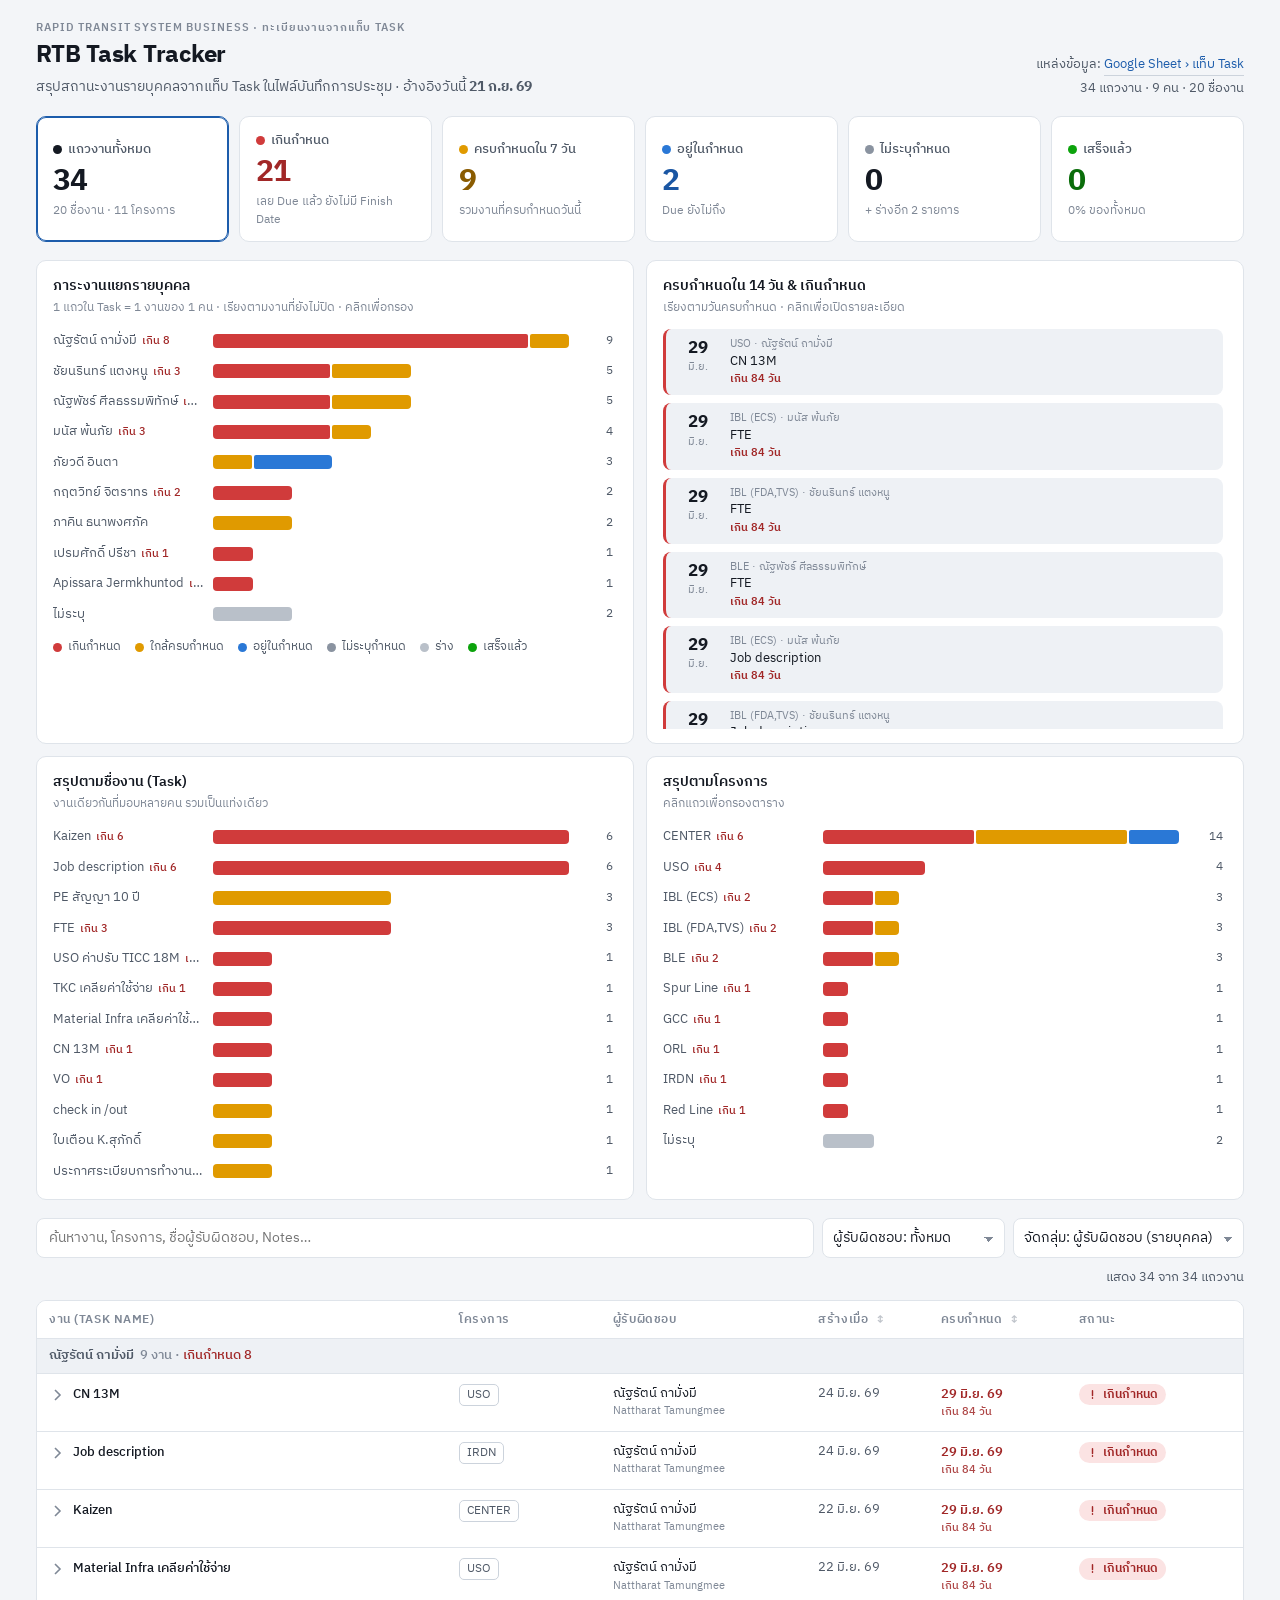
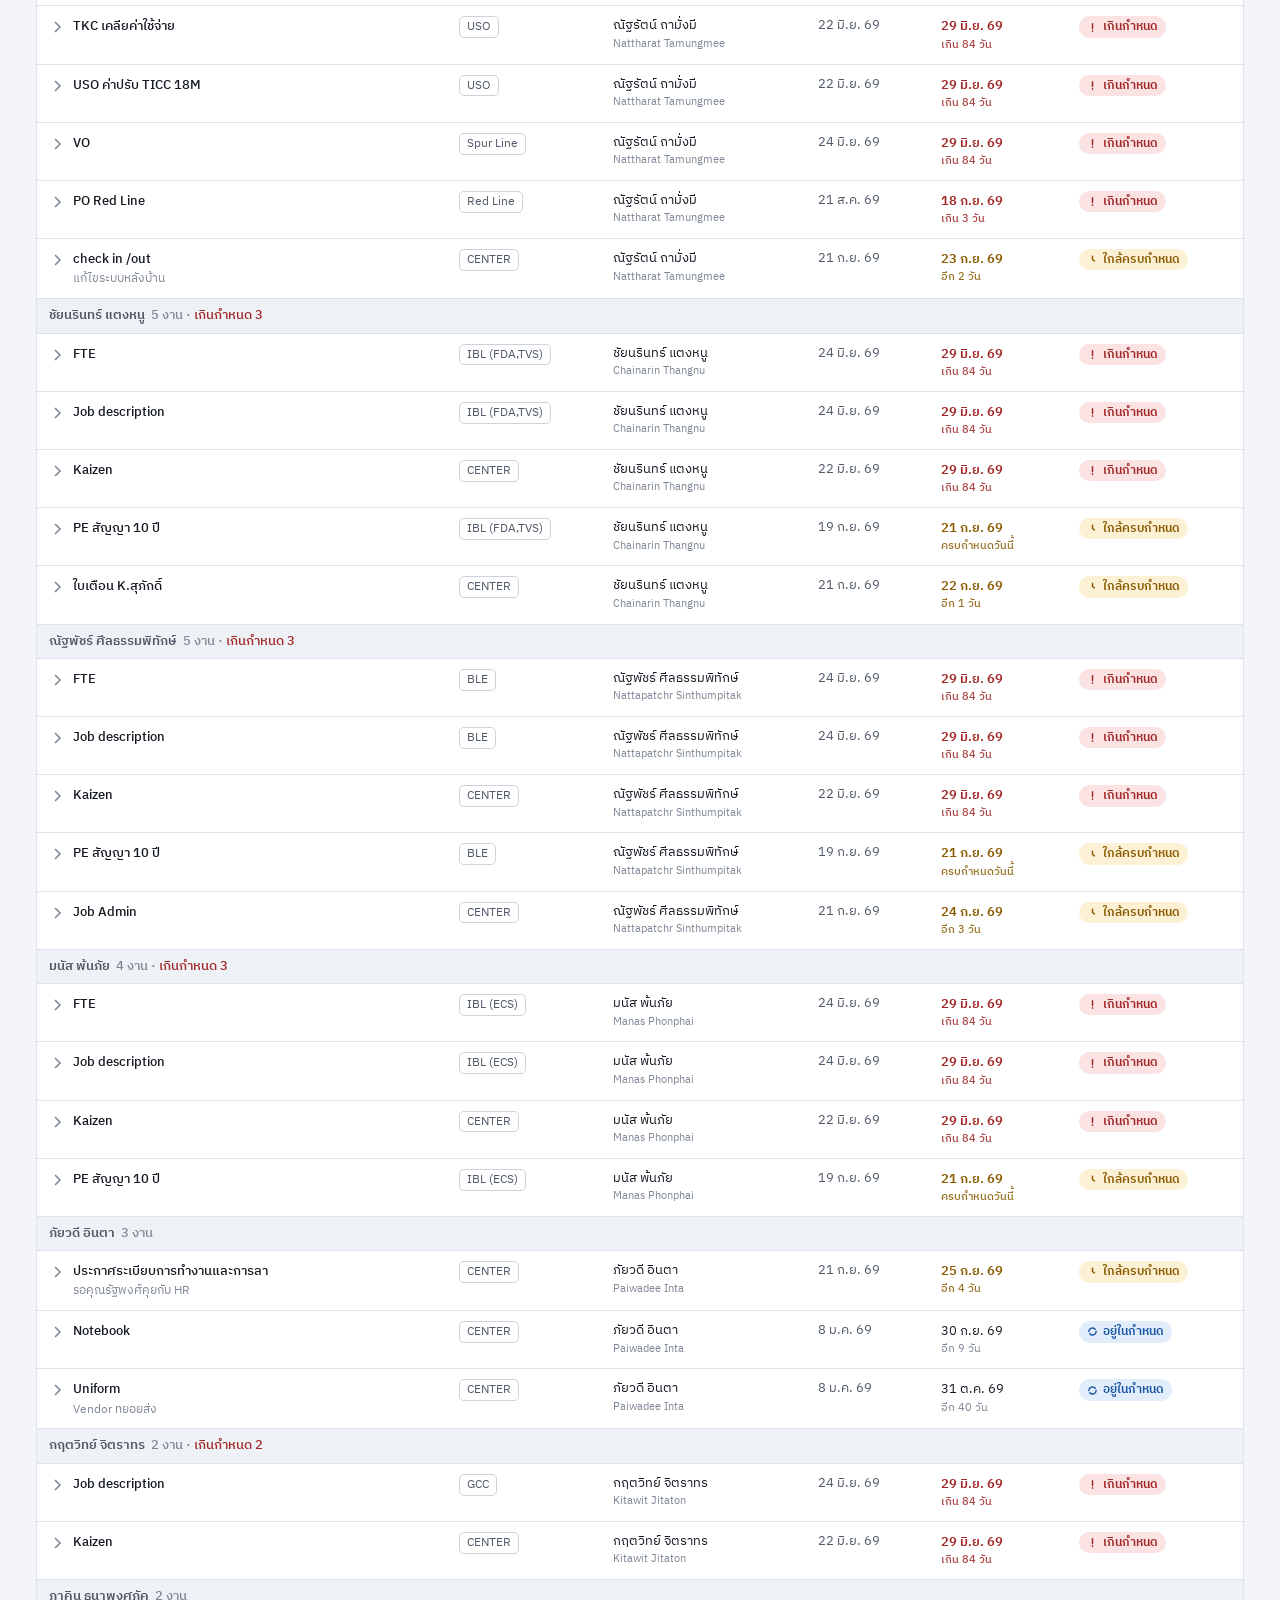
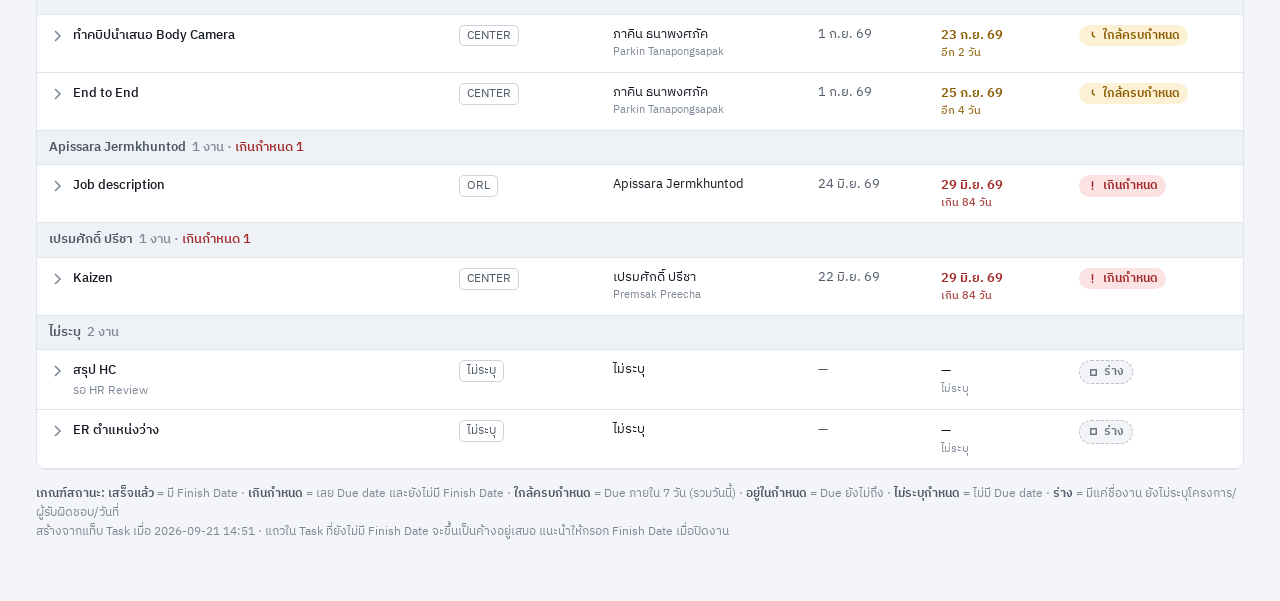
==== index.html @ d0444e1a "Add RTB Task Tracker and Action Tracker dashboards - index.html: per-person task status from the Tas" ====
<!doctype html>
<html lang="th">
<meta name="viewport" content="width=device-width,initial-scale=1">
<meta charset="utf-8">
<title>RTB Task Tracker</title>
<link rel="stylesheet" href="https://fonts.googleapis.com/css2?family=IBM+Plex+Sans+Thai:wght@400;500;600;700&display=swap">
<style>
:root{
  --page:#f3f5f8; --surface:#ffffff; --surface-2:#eef1f5; --ink:#141922; --ink-2:#4f5967; --muted:#7f8896; --line:#dfe4ea; --line-2:#ccd3dc;
  --accent:#1c5cab; --accent-soft:#e3edfa; --accent-ink:#1c5cab;
  --s-done:#0ca30c; --s-done-bg:#e3f5e3; --s-done-ink:#0a6d0a;
  --s-open:#2a78d6; --s-open-bg:#e2edfb; --s-open-ink:#1a56a3;
  --s-soon:#e09a00; --s-soon-bg:#fdf1d5; --s-soon-ink:#8a5b00;
  --s-late:#d03b3b; --s-late-bg:#fbe3e3; --s-late-ink:#a12727;
  --s-nodue:#8a93a0; --s-nodue-bg:#eceff3; --s-nodue-ink:#5a6472;
  --s-draft:#b9c0c9; --s-draft-bg:#f2f4f7; --s-draft-ink:#6c7580;
  color-scheme:light;
}
@media (prefers-color-scheme: dark){
  :root:not([data-theme="light"]){
    --page:#0e1116; --surface:#171b22; --surface-2:#1f242d; --ink:#eef1f5; --ink-2:#b6bec9; --muted:#7f8896; --line:#2a303a; --line-2:#363d49;
    --accent:#5b9bec; --accent-soft:#1a2a42; --accent-ink:#8ab8f3;
    --s-done:#2fbf2f; --s-done-bg:#12301a; --s-done-ink:#6fd66f;
    --s-open:#3987e5; --s-open-bg:#152a45; --s-open-ink:#8ab8f3;
    --s-soon:#f0b429; --s-soon-bg:#382b0c; --s-soon-ink:#f5cc6a;
    --s-late:#e35a5a; --s-late-bg:#3a1717; --s-late-ink:#f39a9a;
    --s-nodue:#7f8896; --s-nodue-bg:#242a33; --s-nodue-ink:#aeb6c0;
    --s-draft:#4a525e; --s-draft-bg:#1c2129; --s-draft-ink:#8d97a3;
    color-scheme:dark;
  }
}
:root[data-theme="dark"]{
  --page:#0e1116; --surface:#171b22; --surface-2:#1f242d; --ink:#eef1f5; --ink-2:#b6bec9; --muted:#7f8896; --line:#2a303a; --line-2:#363d49;
  --accent:#5b9bec; --accent-soft:#1a2a42; --accent-ink:#8ab8f3;
  --s-done:#2fbf2f; --s-done-bg:#12301a; --s-done-ink:#6fd66f;
  --s-open:#3987e5; --s-open-bg:#152a45; --s-open-ink:#8ab8f3;
  --s-soon:#f0b429; --s-soon-bg:#382b0c; --s-soon-ink:#f5cc6a;
  --s-late:#e35a5a; --s-late-bg:#3a1717; --s-late-ink:#f39a9a;
  --s-nodue:#7f8896; --s-nodue-bg:#242a33; --s-nodue-ink:#aeb6c0;
  --s-draft:#4a525e; --s-draft-bg:#1c2129; --s-draft-ink:#8d97a3;
  color-scheme:dark;
}
*{box-sizing:border-box}
body{margin:0;background:var(--page);color:var(--ink);font-family:"IBM Plex Sans Thai",system-ui,-apple-system,"Segoe UI",sans-serif;font-size:14px;line-height:1.55;-webkit-font-smoothing:antialiased}
.wrap{max-width:1240px;margin:0 auto;padding-block:20px 48px;padding-inline:16px}
button{font:inherit;color:inherit}
button:focus-visible,select:focus-visible,input:focus-visible,[tabindex]:focus-visible{outline:2px solid var(--accent);outline-offset:2px}
.tn{font-variant-numeric:tabular-nums}

.hdr{display:flex;flex-wrap:wrap;align-items:flex-end;justify-content:space-between;gap:12px 24px;margin-bottom:18px}
.hdr h1{margin:0;font-size:24px;font-weight:700;letter-spacing:-.01em;text-wrap:balance}
.hdr .sub{color:var(--ink-2);margin-top:2px}
.eyebrow{font-size:11px;text-transform:uppercase;letter-spacing:.08em;color:var(--muted);font-weight:600}
.hdr-right{display:flex;flex-direction:column;align-items:flex-end;gap:4px;font-size:12.5px;color:var(--ink-2);text-align:right}
.hdr-right a{color:var(--accent-ink);text-decoration:none;border-bottom:1px solid var(--line-2)}
.hdr-right a:hover{border-bottom-color:var(--accent-ink)}

.tiles{display:grid;grid-template-columns:repeat(6,minmax(0,1fr));gap:10px;margin-bottom:18px}
.tile{background:var(--surface);border:1px solid var(--line);border-radius:10px;padding:14px 16px 12px;cursor:pointer;text-align:left;transition:border-color .15s}
.tile:hover{border-color:var(--line-2)}
.tile.active{border-color:var(--accent);box-shadow:0 0 0 1px var(--accent) inset}
.tile .lbl{display:flex;align-items:center;gap:6px;font-size:12.5px;color:var(--ink-2);font-weight:500}
.tile .num{font-size:30px;font-weight:700;line-height:1.1;margin-top:6px;letter-spacing:-.02em}
.tile .hint{font-size:11.5px;color:var(--muted);margin-top:4px}
.dot{width:9px;height:9px;border-radius:50%;flex:none;display:inline-block}
.dot.done{background:var(--s-done)}.dot.open{background:var(--s-open)}.dot.soon{background:var(--s-soon)}.dot.late{background:var(--s-late)}.dot.nodue{background:var(--s-nodue)}.dot.draft{background:var(--s-draft)}.dot.all{background:var(--ink)}
.tile.done .num{color:var(--s-done-ink)}.tile.late .num{color:var(--s-late-ink)}.tile.soon .num{color:var(--s-soon-ink)}.tile.open .num{color:var(--s-open-ink)}

.grid{display:grid;grid-template-columns:1fr 1fr;gap:12px;margin-bottom:18px}
.panel{background:var(--surface);border:1px solid var(--line);border-radius:10px;padding:14px 16px;min-width:0}
.panel h2{margin:0 0 2px;font-size:14px;font-weight:600}
.panel .desc{font-size:12px;color:var(--muted);margin-bottom:12px}
.bars{display:flex;flex-direction:column;gap:7px;max-height:360px;overflow-y:auto;padding-right:4px}
.brow{display:grid;grid-template-columns:150px 1fr 34px;align-items:center;gap:10px;cursor:pointer;border-radius:6px;padding:2px 4px;margin:0 -4px}
.brow:hover{background:var(--surface-2)}
.brow.active{background:var(--accent-soft)}
.brow .bl{font-size:12.5px;color:var(--ink-2);white-space:nowrap;overflow:hidden;text-overflow:ellipsis}
.brow .bl b{color:var(--s-late-ink);font-weight:500;margin-left:5px;font-size:11px}
.brow .bt{font-size:12px;color:var(--ink-2);text-align:right;font-variant-numeric:tabular-nums}
.track{display:flex;height:14px;gap:2px}
.seg{height:100%;border-radius:2px;min-width:2px}
.seg:first-child{border-radius:4px 2px 2px 4px}.seg:last-child{border-radius:2px 4px 4px 2px}.seg:only-child{border-radius:4px}
.seg.done{background:var(--s-done)}.seg.open{background:var(--s-open)}.seg.soon{background:var(--s-soon)}.seg.late{background:var(--s-late)}.seg.nodue{background:var(--s-nodue)}.seg.draft{background:var(--s-draft)}
.legend{display:flex;flex-wrap:wrap;gap:6px 14px;margin-top:12px;font-size:12px;color:var(--ink-2)}
.legend span{display:inline-flex;align-items:center;gap:6px}

.up{display:flex;flex-direction:column;gap:8px;max-height:400px;overflow-y:auto;padding-right:4px}
.upi{display:grid;grid-template-columns:auto 1fr;gap:10px;align-items:start;padding:8px 10px;border-radius:8px;background:var(--surface-2);cursor:pointer;border-left:3px solid var(--s-nodue)}
.upi.late{border-left-color:var(--s-late)}.upi.soon{border-left-color:var(--s-soon)}
.upi:hover{filter:brightness(.98)}
.upi .d{font-size:12px;line-height:1.3;text-align:center;min-width:44px}
.upi .d b{display:block;font-size:17px;font-weight:700}
.upi .d small{color:var(--muted);font-size:10.5px}
.upi .t{font-size:12.5px;line-height:1.4}
.upi .t .p{font-size:11px;color:var(--muted);display:block}
.upi .t .w{display:block;font-size:11px;margin-top:2px;color:var(--ink-2)}
.upi .t .w.late{color:var(--s-late-ink);font-weight:600}.upi .t .w.soon{color:var(--s-soon-ink);font-weight:600}
.empty{color:var(--muted);font-size:12.5px;padding:14px 0;text-align:center}

.tool{display:flex;flex-wrap:wrap;gap:8px;align-items:center;margin-bottom:10px}
.tool input[type=search]{flex:1 1 220px;min-width:0;padding:8px 12px;border:1px solid var(--line);border-radius:8px;background:var(--surface);color:var(--ink);font:inherit}
.tool select{padding:8px 30px 8px 10px;border:1px solid var(--line);border-radius:8px;background:var(--surface);color:var(--ink);font:inherit;appearance:none;-webkit-appearance:none;background-image:linear-gradient(45deg,transparent 50%,var(--muted) 50%),linear-gradient(135deg,var(--muted) 50%,transparent 50%);background-position:calc(100% - 15px) 55%,calc(100% - 10px) 55%;background-size:5px 5px;background-repeat:no-repeat}
.chips{display:flex;flex-wrap:wrap;gap:6px;align-items:center;margin-bottom:12px}
.chip{display:inline-flex;align-items:center;gap:6px;padding:3px 9px 3px 10px;border-radius:999px;background:var(--accent-soft);color:var(--accent-ink);font-size:12px;border:none;cursor:pointer;font-weight:500}
.chip .x{font-size:14px;line-height:1;opacity:.7}
.clear{background:none;border:none;color:var(--muted);font-size:12px;cursor:pointer;text-decoration:underline;text-underline-offset:2px;padding:2px 4px}
.count{font-size:12.5px;color:var(--ink-2);margin-left:auto}

.tbl-wrap{background:var(--surface);border:1px solid var(--line);border-radius:10px;overflow:hidden}
.tbl-scroll{overflow-x:auto}
table{width:100%;border-collapse:collapse;min-width:860px}
thead th{font-size:11.5px;text-transform:uppercase;letter-spacing:.05em;color:var(--muted);font-weight:600;text-align:left;padding:10px 12px;border-bottom:1px solid var(--line);background:var(--surface);position:sticky;top:0;z-index:1;white-space:nowrap}
thead th.sort{cursor:pointer;user-select:none}
thead th.sort:hover{color:var(--ink)}
thead th .arr{opacity:.5;margin-left:3px}
tbody tr.g td{background:var(--surface-2);font-weight:600;font-size:12.5px;padding:7px 12px;color:var(--ink-2);border-bottom:1px solid var(--line)}
tbody tr.g td span{font-weight:500;color:var(--muted);margin-left:6px}
tbody tr.g td span i{font-style:normal;color:var(--s-late-ink)}
tbody tr.r td{padding:10px 12px;border-bottom:1px solid var(--line);vertical-align:top;font-size:13px}
tbody tr.r{cursor:pointer}
tbody tr.r:hover td{background:color-mix(in srgb,var(--surface-2) 55%,var(--surface))}
tbody tr.r.open-row td{border-bottom-color:transparent}
tbody tr.d td{padding:0 12px 14px 44px;border-bottom:1px solid var(--line);font-size:12.5px;color:var(--ink-2)}
.title{font-weight:500;color:var(--ink);display:flex;gap:8px;align-items:flex-start}
.title .car{flex:none;width:16px;height:16px;margin-top:3px;color:var(--muted);transition:transform .15s}
tr.open-row .car{transform:rotate(90deg)}
.title .note{display:block;font-size:11.5px;color:var(--muted);font-weight:400;margin-top:1px}
.pill{display:inline-flex;align-items:center;gap:5px;padding:2px 8px;border-radius:999px;font-size:11.5px;font-weight:600;white-space:nowrap;line-height:1.5}
.pill.done{background:var(--s-done-bg);color:var(--s-done-ink)}.pill.open{background:var(--s-open-bg);color:var(--s-open-ink)}.pill.soon{background:var(--s-soon-bg);color:var(--s-soon-ink)}.pill.late{background:var(--s-late-bg);color:var(--s-late-ink)}.pill.nodue{background:var(--s-nodue-bg);color:var(--s-nodue-ink)}.pill.draft{background:var(--s-draft-bg);color:var(--s-draft-ink);border:1px dashed var(--s-draft)}
.pill svg{width:11px;height:11px}
.proj{display:inline-block;padding:1px 7px;border:1px solid var(--line-2);border-radius:5px;font-size:11.5px;color:var(--ink-2);white-space:nowrap}
.own{font-size:12.5px;white-space:nowrap}
.own small{display:block;font-size:11px;color:var(--muted)}
.due{white-space:nowrap;font-variant-numeric:tabular-nums}
.due small{display:block;font-size:11px;color:var(--muted)}
.due.late{color:var(--s-late-ink);font-weight:600}.due.soon{color:var(--s-soon-ink);font-weight:600}
.due.late small,.due.soon small{color:inherit;font-weight:500;opacity:.85}
.dl{display:grid;grid-template-columns:repeat(auto-fit,minmax(180px,1fr));gap:6px 20px;padding-top:6px}
.dl div b{display:block;font-size:11px;text-transform:uppercase;letter-spacing:.06em;color:var(--muted);font-weight:600}
.dl a{color:var(--accent-ink);text-decoration:none}
.foot{font-size:12px;color:var(--muted);margin-top:14px;line-height:1.6}
.foot b{color:var(--ink-2);font-weight:600}

@media (max-width:980px){.tiles{grid-template-columns:repeat(3,minmax(0,1fr))}}
@media (max-width:640px){
  .tiles{grid-template-columns:repeat(2,minmax(0,1fr))}
  .grid{grid-template-columns:1fr}
  .hdr-right{align-items:flex-start;text-align:left}
  .brow{grid-template-columns:110px 1fr 30px}
  tbody tr.d td{padding-left:12px}
}
@media (prefers-reduced-motion:reduce){*{transition:none!important}}
</style>

<div class="wrap">
  <header class="hdr">
    <div>
      <div class="eyebrow">Rapid Transit System Business · ทะเบียนงานจากแท็บ Task</div>
      <h1>RTB Task Tracker</h1>
      <div class="sub">สรุปสถานะงานรายบุคคลจากแท็บ Task ในไฟล์บันทึกการประชุม · อ้างอิงวันนี้ <b id="today"></b></div>
    </div>
    <div class="hdr-right">
      <span>แหล่งข้อมูล: <a href="https://docs.google.com/spreadsheets/d/1nYQOoOtZRPfxs1iKjQckmWs_QnvS2UdS-49XUeO0Oro/edit" target="_blank" rel="noopener">Google Sheet › แท็บ Task</a></span>
      <span id="mcount"></span>
    </div>
  </header>

  <section class="tiles" id="tiles" aria-label="สรุปสถานะ"></section>

  <section class="grid">
    <div class="panel">
      <h2>ภาระงานแยกรายบุคคล</h2>
      <div class="desc">1 แถวใน Task = 1 งานของ 1 คน · เรียงตามงานที่ยังไม่ปิด · คลิกเพื่อกรอง</div>
      <div class="bars" id="ownerBars"></div>
      <div class="legend" id="legend"></div>
    </div>
    <div class="panel">
      <h2>ครบกำหนดใน 14 วัน &amp; เกินกำหนด</h2>
      <div class="desc">เรียงตามวันครบกำหนด · คลิกเพื่อเปิดรายละเอียด</div>
      <div class="up" id="upcoming"></div>
    </div>
    <div class="panel">
      <h2>สรุปตามชื่องาน (Task)</h2>
      <div class="desc">งานเดียวกันที่มอบหลายคน รวมเป็นแท่งเดียว</div>
      <div class="bars" id="taskBars"></div>
    </div>
    <div class="panel">
      <h2>สรุปตามโครงการ</h2>
      <div class="desc">คลิกแถวเพื่อกรองตาราง</div>
      <div class="bars" id="projBars"></div>
    </div>
  </section>

  <section>
    <div class="tool">
      <input type="search" id="q" placeholder="ค้นหางาน, โครงการ, ชื่อผู้รับผิดชอบ, Notes…" aria-label="ค้นหา">
      <select id="fOwner" aria-label="ผู้รับผิดชอบ"><option value="">ผู้รับผิดชอบ: ทั้งหมด</option></select>
      <select id="group" aria-label="จัดกลุ่ม">
        <option value="owner">จัดกลุ่ม: ผู้รับผิดชอบ (รายบุคคล)</option>
        <option value="task">จัดกลุ่ม: ชื่องาน</option>
        <option value="project">จัดกลุ่ม: โครงการ</option>
        <option value="status">จัดกลุ่ม: สถานะ</option>
        <option value="">ไม่จัดกลุ่ม</option>
      </select>
    </div>
    <div class="chips" id="chips"></div>
    <div class="tbl-wrap"><div class="tbl-scroll">
      <table id="tbl">
        <thead><tr>
          <th style="width:34%">งาน (Task Name)</th>
          <th>โครงการ</th>
          <th>ผู้รับผิดชอบ</th>
          <th class="sort" data-k="created">สร้างเมื่อ <span class="arr">↕</span></th>
          <th class="sort" data-k="due">ครบกำหนด <span class="arr">↕</span></th>
          <th>สถานะ</th>
        </tr></thead>
        <tbody id="tbody"></tbody>
      </table>
    </div></div>
    <p class="foot">
      <b>เกณฑ์สถานะ:</b> <b>เสร็จแล้ว</b> = มี Finish Date ·
      <b>เกินกำหนด</b> = เลย Due date และยังไม่มี Finish Date ·
      <b>ใกล้ครบกำหนด</b> = Due ภายใน 7 วัน (รวมวันนี้) ·
      <b>อยู่ในกำหนด</b> = Due ยังไม่ถึง ·
      <b>ไม่ระบุกำหนด</b> = ไม่มี Due date ·
      <b>ร่าง</b> = มีแค่ชื่องาน ยังไม่ระบุโครงการ/ผู้รับผิดชอบ/วันที่
      <br>สร้างจากแท็บ Task เมื่อ <span id="gen"></span> · แถวใน Task ที่ยังไม่มี Finish Date จะขึ้นเป็นค้างอยู่เสมอ แนะนำให้กรอก Finish Date เมื่อปิดงาน
    </p>
  </section>
</div>

<script>
const DATA = {"today": "2026-09-21", "generated": "2026-09-21 14:51", "rows": [{"task": "PE สัญญา 10 ปี", "project": "IBL (ECS)", "owner": "มนัส พ้นภัย", "ownerEn": "Manas Phonphai", "email": "", "created": "2026-09-19", "due": "2026-09-21", "finish": null, "notes": "", "draft": false}, {"task": "PE สัญญา 10 ปี", "project": "IBL (FDA,TVS)", "owner": "ชัยนรินทร์ แตงหนู", "ownerEn": "Chainarin Thangnu", "email": "", "created": "2026-09-19", "due": "2026-09-21", "finish": null, "notes": "", "draft": false}, {"task": "PE สัญญา 10 ปี", "project": "BLE", "owner": "ณัฐพัชร์ ศีลธรรมพิทักษ์", "ownerEn": "Nattapatchr Sinthumpitak", "email": "", "created": "2026-09-19", "due": "2026-09-21", "finish": null, "notes": "", "draft": false}, {"task": "Kaizen", "project": "CENTER", "owner": "กฤตวิทย์ จิตราทร", "ownerEn": "Kitawit Jitaton", "email": "", "created": "2026-06-22", "due": "2026-06-29", "finish": null, "notes": "", "draft": false}, {"task": "Kaizen", "project": "CENTER", "owner": "ณัฐรัตน์ ถามั่งมี", "ownerEn": "Nattharat Tamungmee", "email": "", "created": "2026-06-22", "due": "2026-06-29", "finish": null, "notes": "", "draft": false}, {"task": "Kaizen", "project": "CENTER", "owner": "ณัฐพัชร์ ศีลธรรมพิทักษ์", "ownerEn": "Nattapatchr Sinthumpitak", "email": "", "created": "2026-06-22", "due": "2026-06-29", "finish": null, "notes": "", "draft": false}, {"task": "Kaizen", "project": "CENTER", "owner": "มนัส พ้นภัย", "ownerEn": "Manas Phonphai", "email": "", "created": "2026-06-22", "due": "2026-06-29", "finish": null, "notes": "", "draft": false}, {"task": "Kaizen", "project": "CENTER", "owner": "ชัยนรินทร์ แตงหนู", "ownerEn": "Chainarin Thangnu", "email": "", "created": "2026-06-22", "due": "2026-06-29", "finish": null, "notes": "", "draft": false}, {"task": "Kaizen", "project": "CENTER", "owner": "เปรมศักดิ์ ปรีชา", "ownerEn": "Premsak Preecha", "email": "", "created": "2026-06-22", "due": "2026-06-29", "finish": null, "notes": "", "draft": false}, {"task": "USO ค่าปรับ TICC 18M", "project": "USO", "owner": "ณัฐรัตน์ ถามั่งมี", "ownerEn": "Nattharat Tamungmee", "email": "", "created": "2026-06-22", "due": "2026-06-29", "finish": null, "notes": "", "draft": false}, {"task": "TKC เคลียค่าใช้จ่าย", "project": "USO", "owner": "ณัฐรัตน์ ถามั่งมี", "ownerEn": "Nattharat Tamungmee", "email": "", "created": "2026-06-22", "due": "2026-06-29", "finish": null, "notes": "", "draft": false}, {"task": "Material Infra เคลียค่าใช้จ่าย", "project": "USO", "owner": "ณัฐรัตน์ ถามั่งมี", "ownerEn": "Nattharat Tamungmee", "email": "", "created": "2026-06-22", "due": "2026-06-29", "finish": null, "notes": "", "draft": false}, {"task": "CN 13M", "project": "USO", "owner": "ณัฐรัตน์ ถามั่งมี", "ownerEn": "Nattharat Tamungmee", "email": "", "created": "2026-06-24", "due": "2026-06-29", "finish": null, "notes": "", "draft": false}, {"task": "VO", "project": "Spur Line", "owner": "ณัฐรัตน์ ถามั่งมี", "ownerEn": "Nattharat Tamungmee", "email": "", "created": "2026-06-24", "due": "2026-06-29", "finish": null, "notes": "", "draft": false}, {"task": "FTE", "project": "IBL (ECS)", "owner": "มนัส พ้นภัย", "ownerEn": "Manas Phonphai", "email": "", "created": "2026-06-24", "due": "2026-06-29", "finish": null, "notes": "", "draft": false}, {"task": "FTE", "project": "IBL (FDA,TVS)", "owner": "ชัยนรินทร์ แตงหนู", "ownerEn": "Chainarin Thangnu", "email": "", "created": "2026-06-24", "due": "2026-06-29", "finish": null, "notes": "", "draft": false}, {"task": "FTE", "project": "BLE", "owner": "ณัฐพัชร์ ศีลธรรมพิทักษ์", "ownerEn": "Nattapatchr Sinthumpitak", "email": "", "created": "2026-06-24", "due": "2026-06-29", "finish": null, "notes": "", "draft": false}, {"task": "Job description", "project": "IBL (ECS)", "owner": "มนัส พ้นภัย", "ownerEn": "Manas Phonphai", "email": "", "created": "2026-06-24", "due": "2026-06-29", "finish": null, "notes": "", "draft": false}, {"task": "Job description", "project": "IBL (FDA,TVS)", "owner": "ชัยนรินทร์ แตงหนู", "ownerEn": "Chainarin Thangnu", "email": "", "created": "2026-06-24", "due": "2026-06-29", "finish": null, "notes": "", "draft": false}, {"task": "Job description", "project": "BLE", "owner": "ณัฐพัชร์ ศีลธรรมพิทักษ์", "ownerEn": "Nattapatchr Sinthumpitak", "email": "", "created": "2026-06-24", "due": "2026-06-29", "finish": null, "notes": "", "draft": false}, {"task": "Job description", "project": "GCC", "owner": "กฤตวิทย์ จิตราทร", "ownerEn": "Kitawit Jitaton", "email": "", "created": "2026-06-24", "due": "2026-06-29", "finish": null, "notes": "", "draft": false}, {"task": "Job description", "project": "ORL", "owner": "Apissara Jermkhuntod", "ownerEn": "Apissara Jermkhuntod", "email": "", "created": "2026-06-24", "due": "2026-06-29", "finish": null, "notes": "", "draft": false}, {"task": "Job description", "project": "IRDN", "owner": "ณัฐรัตน์ ถามั่งมี", "ownerEn": "Nattharat Tamungmee", "email": "", "created": "2026-06-24", "due": "2026-06-29", "finish": null, "notes": "", "draft": false}, {"task": "check in /out", "project": "CENTER", "owner": "ณัฐรัตน์ ถามั่งมี", "ownerEn": "Nattharat Tamungmee", "email": "", "created": "2026-09-21", "due": "2026-09-23", "finish": null, "notes": "แก้ไขระบบหลังบ้าน", "draft": false}, {"task": "ใบเตือน K.สุภักดิ์", "project": "CENTER", "owner": "ชัยนรินทร์ แตงหนู", "ownerEn": "Chainarin Thangnu", "email": "", "created": "2026-09-21", "due": "2026-09-22", "finish": null, "notes": "", "draft": false}, {"task": "ประกาศระเบียบการทำงานและการลา", "project": "CENTER", "owner": "ภัยวดี อินตา", "ownerEn": "Paiwadee Inta", "email": "", "created": "2026-09-21", "due": "2026-09-25", "finish": null, "notes": "รอคุณรัฐพงศ์คุยกับ HR", "draft": false}, {"task": "ER ตำแหน่งว่าง", "project": "ไม่ระบุ", "owner": "ไม่ระบุ", "ownerEn": "", "email": "", "created": null, "due": null, "finish": null, "notes": "", "draft": true}, {"task": "สรุป HC", "project": "ไม่ระบุ", "owner": "ไม่ระบุ", "ownerEn": "", "email": "", "created": null, "due": null, "finish": null, "notes": "รอ HR Review", "draft": true}, {"task": "ทำคบิปนำเสนอ Body Camera", "project": "CENTER", "owner": "ภาคิน ธนาพงศภัค", "ownerEn": "Parkin Tanapongsapak", "email": "", "created": "2026-09-01", "due": "2026-09-23", "finish": null, "notes": "", "draft": false}, {"task": "End to End", "project": "CENTER", "owner": "ภาคิน ธนาพงศภัค", "ownerEn": "Parkin Tanapongsapak", "email": "", "created": "2026-09-01", "due": "2026-09-25", "finish": null, "notes": "", "draft": false}, {"task": "Job Admin", "project": "CENTER", "owner": "ณัฐพัชร์ ศีลธรรมพิทักษ์", "ownerEn": "Nattapatchr Sinthumpitak", "email": "", "created": "2026-09-21", "due": "2026-09-24", "finish": null, "notes": "", "draft": false}, {"task": "PO Red Line", "project": "Red Line", "owner": "ณัฐรัตน์ ถามั่งมี", "ownerEn": "Nattharat Tamungmee", "email": "", "created": "2026-08-21", "due": "2026-09-18", "finish": null, "notes": "", "draft": false}, {"task": "Notebook", "project": "CENTER", "owner": "ภัยวดี อินตา", "ownerEn": "Paiwadee Inta", "email": "", "created": "2026-01-08", "due": "2026-09-30", "finish": null, "notes": "", "draft": false}, {"task": "Uniform", "project": "CENTER", "owner": "ภัยวดี อินตา", "ownerEn": "Paiwadee Inta", "email": "", "created": "2026-01-08", "due": "2026-10-31", "finish": null, "notes": "Vendor ทยอยส่ง", "draft": false}]};
const TODAY = new Date(DATA.today+'T00:00:00');
const SOON_DAYS = 7;
const TH_M = ['ม.ค.','ก.พ.','มี.ค.','เม.ย.','พ.ค.','มิ.ย.','ก.ค.','ส.ค.','ก.ย.','ต.ค.','พ.ย.','ธ.ค.'];
const STATUS = {
  late:{l:'เกินกำหนด',ico:'M6 2v5M6 9.5v.5'},
  soon:{l:'ใกล้ครบกำหนด',ico:'M6 2.5v3.5l2 1.5'},
  open:{l:'อยู่ในกำหนด',ico:'M2 6a4 4 0 0 1 7-2.5M10 6a4 4 0 0 1-7 2.5'},
  nodue:{l:'ไม่ระบุกำหนด',ico:'M3 6h6'},
  draft:{l:'ร่าง',ico:'M3 3h6v6H3z'},
  done:{l:'เสร็จแล้ว',ico:'M2 6l3 3 5-6'}
};
const ORDER = ['late','soon','open','nodue','draft','done'];
const dayDiff=(iso)=>Math.round((new Date(iso+'T00:00:00')-TODAY)/86400000);
const fmtD=(iso)=>{if(!iso)return '—';const d=new Date(iso+'T00:00:00');return `${d.getDate()} ${TH_M[d.getMonth()]} ${String(d.getFullYear()+543).slice(2)}`};

const ITEMS = DATA.rows.map((r,i)=>{
  const it={...r,id:i+1};
  it.days=it.due?dayDiff(it.due):null;
  it.age=it.created?-dayDiff(it.created):null;
  if(it.draft) it.s='draft';
  else if(it.finish) it.s='done';
  else if(it.due&&it.days<0) it.s='late';
  else if(it.due&&it.days<=SOON_DAYS) it.s='soon';
  else if(it.due) it.s='open';
  else it.s='nodue';
  return it;
});
const relDue=(it)=>{if(!it.due||it.s==='done')return '';const n=it.days;if(n<0)return `เกิน ${-n} วัน`;if(n===0)return 'ครบกำหนดวันนี้';return `อีก ${n} วัน`};

const state={status:null,project:null,task:null,owner:'',q:'',group:'owner',sort:{k:null,dir:1},open:new Set()};
try{const s=JSON.parse(localStorage.getItem('rtb-task-ui')||'{}');if(s.group!==undefined)state.group=s.group}catch(e){}
const save=()=>{try{localStorage.setItem('rtb-task-ui',JSON.stringify({group:state.group}))}catch(e){}};
const $=(s)=>document.querySelector(s);
const esc=(s)=>String(s??'').replace(/[&<>"]/g,c=>({'&':'&amp;','<':'&lt;','>':'&gt;','"':'&quot;'}[c]));
const pill=(s)=>`<span class="pill ${s}"><svg viewBox="0 0 12 12" fill="none" stroke="currentColor" stroke-width="1.6" stroke-linecap="round" stroke-linejoin="round"><path d="${STATUS[s].ico}"/></svg>${STATUS[s].l}</span>`;

$('#today').textContent=`${TODAY.getDate()} ${TH_M[TODAY.getMonth()]} ${String(TODAY.getFullYear()+543).slice(2)}`;
$('#gen').textContent=DATA.generated;
const owners=[...new Set(ITEMS.map(i=>i.owner))].sort((a,b)=>a.localeCompare(b,'th'));
$('#mcount').textContent=`${ITEMS.length} แถวงาน · ${owners.filter(o=>o!=='ไม่ระบุ').length} คน · ${new Set(ITEMS.map(i=>i.task)).size} ชื่องาน`;
owners.forEach(o=>{const op=document.createElement('option');op.value=o;op.textContent=o;$('#fOwner').appendChild(op)});
$('#group').value=state.group;

const passQ=(it)=>{const q=state.q.trim().toLowerCase();return !q||[it.task,it.project,it.owner,it.ownerEn,it.email,it.notes].join(' ').toLowerCase().includes(q)};
const filt=(skip)=>ITEMS.filter(it=>passQ(it)&&(skip==='owner'||!state.owner||it.owner===state.owner)&&(skip==='status'||!state.status||it.s===state.status)&&(skip==='project'||!state.project||it.project===state.project)&&(skip==='task'||!state.task||it.task===state.task));

function renderTiles(){
  const c=s=>ITEMS.filter(i=>i.s===s).length;
  const tiles=[
    {k:null,cls:'all',l:'แถวงานทั้งหมด',n:ITEMS.length,h:`${new Set(ITEMS.map(i=>i.task)).size} ชื่องาน · ${new Set(ITEMS.map(i=>i.project)).size} โครงการ`},
    {k:'late',cls:'late',l:'เกินกำหนด',n:c('late'),h:'เลย Due แล้ว ยังไม่มี Finish Date'},
    {k:'soon',cls:'soon',l:'ครบกำหนดใน 7 วัน',n:c('soon'),h:'รวมงานที่ครบกำหนดวันนี้'},
    {k:'open',cls:'open',l:'อยู่ในกำหนด',n:c('open'),h:'Due ยังไม่ถึง'},
    {k:'nodue',cls:'nodue',l:'ไม่ระบุกำหนด',n:c('nodue'),h:`+ ร่างอีก ${c('draft')} รายการ`},
    {k:'done',cls:'done',l:'เสร็จแล้ว',n:c('done'),h:ITEMS.length?`${Math.round(c('done')/ITEMS.length*100)}% ของทั้งหมด`:''},
  ];
  $('#tiles').innerHTML=tiles.map(t=>`<button class="tile ${t.cls} ${(t.k?state.status===t.k:!state.status)?'active':''}" data-s="${t.k??''}"><span class="lbl"><i class="dot ${t.cls}"></i>${t.l}</span><div class="num">${t.n}</div><div class="hint">${t.h}</div></button>`).join('');
  $('#tiles').querySelectorAll('.tile').forEach(b=>b.onclick=()=>{const k=b.dataset.s||null;state.status=(!k||state.status===k)?null:k;renderAll()});
}
const stack=(items)=>ORDER.map(s=>({s,n:items.filter(i=>i.s===s).length})).filter(x=>x.n);
const trackHTML=(items,max)=>`<div class="track" style="width:${items.length/max*100}%">${stack(items).map(x=>`<div class="seg ${x.s}" style="flex:${x.n}" title="${STATUS[x.s].l} ${x.n}"></div>`).join('')}</div>`;
const openCount=(g)=>g.filter(i=>i.s!=='done'&&i.s!=='draft').length;

function barPanel(el,pool,keyFn,activeKey,onPick,labelFn){
  const keys=[...new Set(pool.map(keyFn))];
  const rows=keys.map(k=>({k,items:pool.filter(i=>keyFn(i)===k)})).sort((a,b)=>openCount(b.items)-openCount(a.items)||b.items.length-a.items.length);
  const max=Math.max(1,...rows.map(x=>x.items.length));
  el.innerHTML=rows.map(x=>{const late=x.items.filter(i=>i.s==='late').length;return `<div class="brow ${activeKey===x.k?'active':''}" data-k="${esc(x.k)}" role="button" tabindex="0"><span class="bl" title="${esc(x.k)}">${esc(labelFn?labelFn(x.k):x.k)}${late?`<b>เกิน ${late}</b>`:''}</span>${trackHTML(x.items,max)}<span class="bt">${x.items.length}</span></div>`}).join('')||'<div class="empty">ไม่มีงานตามเงื่อนไข</div>';
  el.querySelectorAll('.brow').forEach(r=>{const f=()=>onPick(r.dataset.k);r.onclick=f;r.onkeydown=e=>{if(e.key==='Enter'||e.key===' '){e.preventDefault();f()}}});
}
function renderPanels(){
  barPanel($('#ownerBars'),filt('owner'),i=>i.owner,state.owner||null,k=>{state.owner=state.owner===k?'':k;$('#fOwner').value=state.owner;renderAll()});
  barPanel($('#taskBars'),filt('task'),i=>i.task,state.task,k=>{state.task=state.task===k?null:k;renderAll()});
  barPanel($('#projBars'),filt('project'),i=>i.project,state.project,k=>{state.project=state.project===k?null:k;renderAll()});
  $('#legend').innerHTML=ORDER.map(s=>`<span><i class="dot ${s}"></i>${STATUS[s].l}</span>`).join('');
}
function renderUpcoming(){
  const list=ITEMS.filter(i=>i.due&&i.s!=='done'&&i.days<=14).sort((a,b)=>a.due.localeCompare(b.due)||a.task.localeCompare(b.task,'th'));
  $('#upcoming').innerHTML=list.map(i=>{const d=new Date(i.due+'T00:00:00');return `<div class="upi ${i.s}" data-id="${i.id}" role="button" tabindex="0"><div class="d"><b>${d.getDate()}</b><small>${TH_M[d.getMonth()]}</small></div><div class="t"><span class="p">${esc(i.project)} · ${esc(i.owner)}</span>${esc(i.task)}${i.notes?` <span style="color:var(--muted)">· ${esc(i.notes)}</span>`:''}<span class="w ${i.s}">${relDue(i)}</span></div></div>`}).join('')||'<div class="empty">ไม่มีงานครบกำหนดในช่วงนี้</div>';
  $('#upcoming').querySelectorAll('.upi').forEach(r=>{const f=()=>{const id=+r.dataset.id;state.status=state.project=state.task=null;state.owner='';state.q='';$('#q').value='';$('#fOwner').value='';state.open.add(id);renderAll();const tr=document.querySelector(`tr.r[data-id="${id}"]`);tr&&tr.scrollIntoView({behavior:'smooth',block:'center'})};r.onclick=f;r.onkeydown=e=>{if(e.key==='Enter'||e.key===' '){e.preventDefault();f()}}});
}
function renderChips(){
  const chips=[];
  if(state.status)chips.push({k:'status',l:`สถานะ: ${STATUS[state.status].l}`});
  if(state.owner)chips.push({k:'owner',l:`ผู้รับผิดชอบ: ${state.owner}`});
  if(state.task)chips.push({k:'task',l:`งาน: ${state.task}`});
  if(state.project)chips.push({k:'project',l:`โครงการ: ${state.project}`});
  if(state.q.trim())chips.push({k:'q',l:`ค้นหา: “${state.q.trim()}”`});
  $('#chips').innerHTML=chips.map(c=>`<button class="chip" data-k="${c.k}">${esc(c.l)}<span class="x">×</span></button>`).join('')+(chips.length?`<button class="clear" id="clearAll">ล้างทั้งหมด</button>`:'')+`<span class="count">แสดง ${filt().length} จาก ${ITEMS.length} แถวงาน</span>`;
  $('#chips').querySelectorAll('.chip').forEach(b=>b.onclick=()=>{const k=b.dataset.k;if(k==='q'){state.q='';$('#q').value=''}else if(k==='owner'){state.owner='';$('#fOwner').value=''}else state[k]=null;renderAll()});
  const ca=$('#clearAll');if(ca)ca.onclick=()=>{state.status=state.project=state.task=null;state.owner=state.q='';$('#q').value='';$('#fOwner').value='';renderAll()};
}
function rowHTML(it){
  const dueCls=(it.s==='late'||it.s==='soon')?it.s:'';
  const dueTxt=it.s==='done'?`${fmtD(it.due)}<small>เสร็จ ${fmtD(it.finish)}</small>`:it.due?`${fmtD(it.due)}<small>${relDue(it)}</small>`:`—<small>ไม่ระบุ</small>`;
  const open=state.open.has(it.id);
  const det=`<div class="dl">
    <div><b>ผู้รับผิดชอบ</b>${esc(it.owner)}${it.ownerEn&&it.ownerEn!==it.owner?` <span style="color:var(--muted)">(${esc(it.ownerEn)})</span>`:''}</div>
    <div><b>Email</b>${it.email?`<a href="mailto:${esc(it.email)}">${esc(it.email)}</a>`:'—'}</div>
    <div><b>Created</b>${fmtD(it.created)}${it.age!=null&&it.s!=='done'?` <span style="color:var(--muted)">(เปิดมา ${it.age} วัน)</span>`:''}</div>
    <div><b>Due</b>${fmtD(it.due)}</div>
    <div><b>Finish</b>${fmtD(it.finish)}</div>
    <div style="grid-column:1/-1"><b>Notes</b>${it.notes?esc(it.notes):'<span style="color:var(--muted)">—</span>'}</div>
  </div>`;
  return `<tr class="r ${open?'open-row':''}" data-id="${it.id}" tabindex="0" aria-expanded="${open}">
    <td><div class="title"><svg class="car" viewBox="0 0 16 16" fill="none" stroke="currentColor" stroke-width="1.6"><path d="M6 3l5 5-5 5"/></svg><div>${esc(it.task)}${it.notes?`<span class="note">${esc(it.notes)}</span>`:''}</div></div></td>
    <td><span class="proj">${esc(it.project)}</span></td>
    <td><div class="own">${esc(it.owner)}${it.ownerEn&&it.ownerEn!==it.owner?`<small>${esc(it.ownerEn)}</small>`:''}</div></td>
    <td class="tn" style="white-space:nowrap;font-size:12.5px;color:var(--ink-2)">${fmtD(it.created)}</td>
    <td><div class="due ${dueCls}">${dueTxt}</div></td>
    <td>${pill(it.s)}</td>
  </tr>${open?`<tr class="d"><td colspan="6">${det}</td></tr>`:''}`;
}
function renderTable(){
  let list=filt();
  const {k,dir}=state.sort;
  list=[...list].sort((a,b)=>{
    if(k==='due')return ((a.due||'9999').localeCompare(b.due||'9999'))*dir;
    if(k==='created')return ((a.created||'9999').localeCompare(b.created||'9999'))*dir;
    return ORDER.indexOf(a.s)-ORDER.indexOf(b.s)||(a.due||'9999').localeCompare(b.due||'9999')||a.task.localeCompare(b.task,'th');
  });
  let html='';
  if(state.group){
    const keyOf=i=>state.group==='owner'?i.owner:state.group==='task'?i.task:state.group==='project'?i.project:i.s;
    const labelOf=key=>state.group==='status'?STATUS[key].l:key;
    let keys=[...new Set(list.map(keyOf))];
    if(state.group==='status')keys.sort((a,b)=>ORDER.indexOf(a)-ORDER.indexOf(b));
    else keys.sort((a,b)=>{const ga=list.filter(i=>keyOf(i)===a),gb=list.filter(i=>keyOf(i)===b);return openCount(gb)-openCount(ga)||gb.length-ga.length});
    keys.forEach(key=>{const g=list.filter(i=>keyOf(i)===key);const late=g.filter(i=>i.s==='late').length,done=g.filter(i=>i.s==='done').length;html+=`<tr class="g"><td colspan="6">${esc(labelOf(key))}<span>${g.length} งาน${late?` · <i>เกินกำหนด ${late}</i>`:''}${done?` · เสร็จ ${done}`:''}</span></td></tr>`+g.map(rowHTML).join('')});
  }else html=list.map(rowHTML).join('');
  $('#tbody').innerHTML=html||`<tr><td colspan="6"><div class="empty">ไม่พบงานตามเงื่อนไขที่เลือก</div></td></tr>`;
  $('#tbody').querySelectorAll('tr.r').forEach(tr=>{const f=()=>{const id=+tr.dataset.id;state.open.has(id)?state.open.delete(id):state.open.add(id);renderTable()};tr.onclick=f;tr.onkeydown=e=>{if(e.key==='Enter'||e.key===' '){e.preventDefault();f()}}});
  document.querySelectorAll('thead th.sort').forEach(th=>{th.querySelector('.arr').textContent=state.sort.k===th.dataset.k?(state.sort.dir>0?'↑':'↓'):'↕'});
}
function renderAll(){renderTiles();renderPanels();renderUpcoming();renderChips();renderTable()}
$('#q').addEventListener('input',e=>{state.q=e.target.value;renderAll()});
$('#fOwner').addEventListener('change',e=>{state.owner=e.target.value;renderAll()});
$('#group').addEventListener('change',e=>{state.group=e.target.value;save();renderTable()});
document.querySelectorAll('thead th.sort').forEach(th=>th.onclick=()=>{const k=th.dataset.k;if(state.sort.k===k)state.sort.dir*=-1;else{state.sort.k=k;state.sort.dir=1}renderTable()});
renderAll();
</script>

</html>
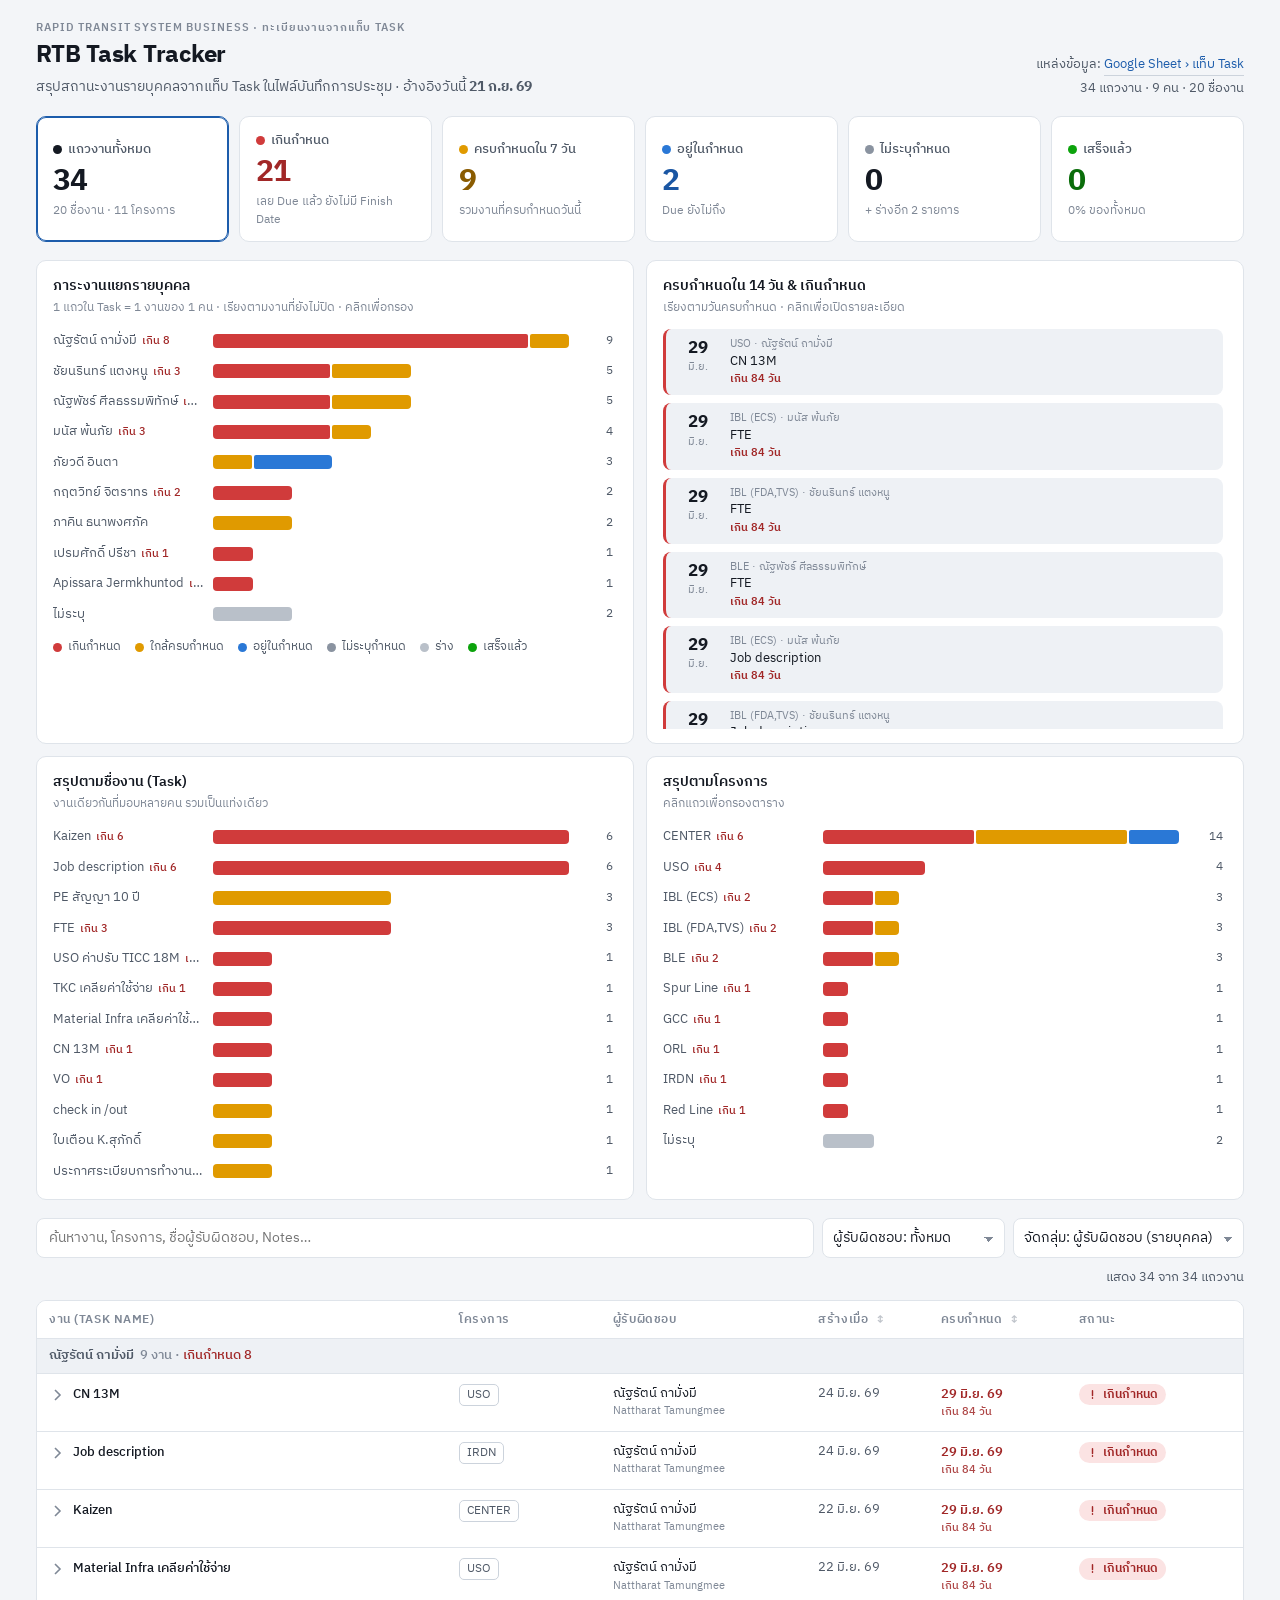
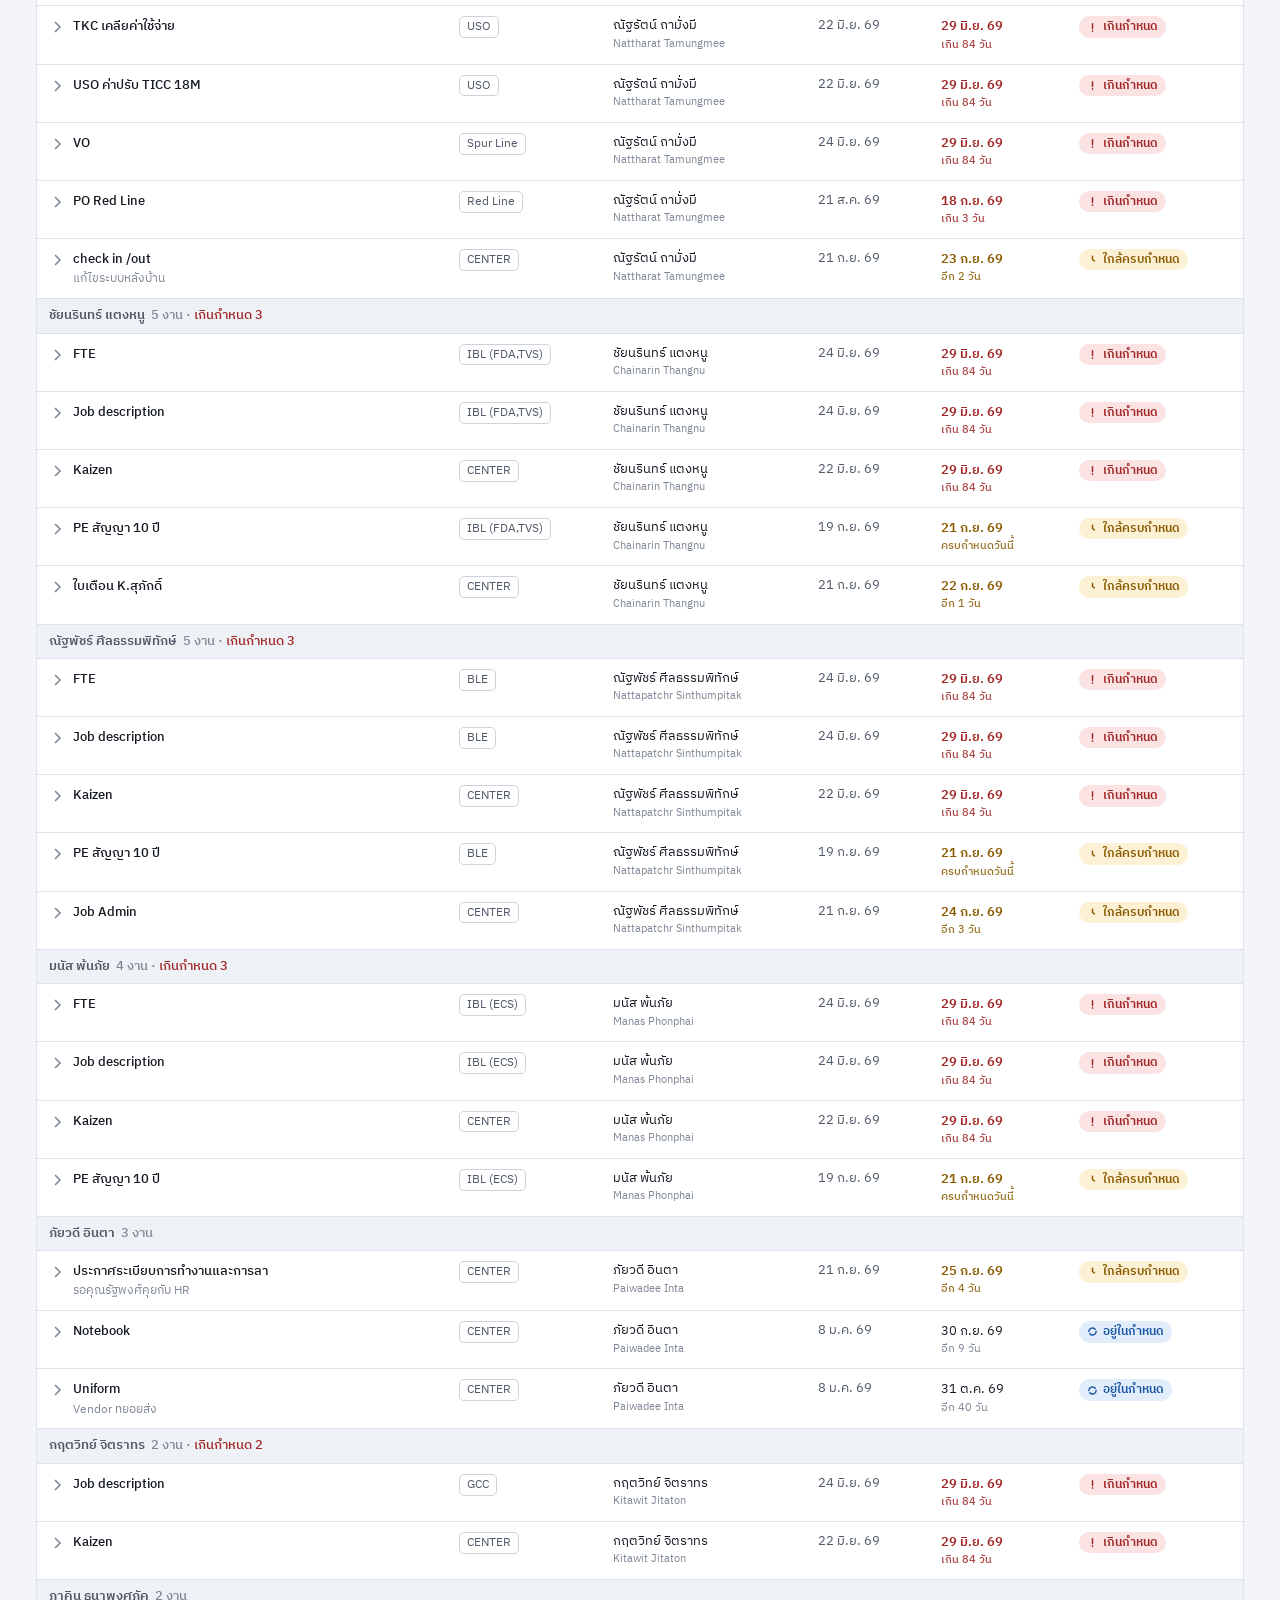
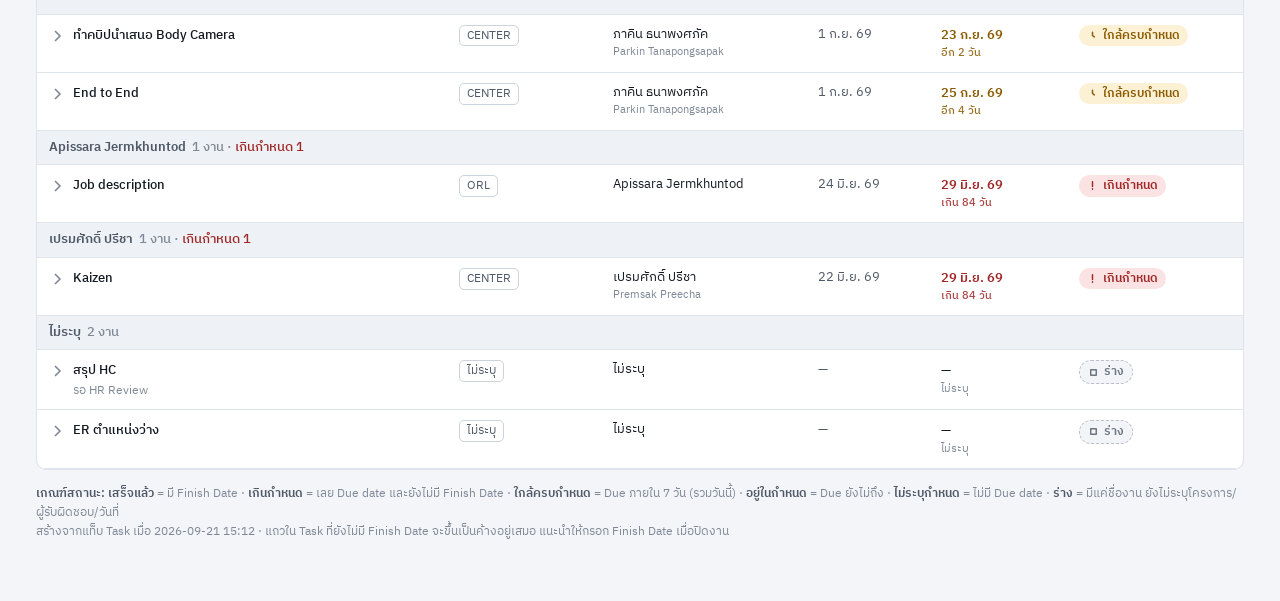
==== commit bc227d8d: "Refresh Task Tracker from sheet (2026-09-21) Co-Authored-By: Claude Fable 5.1 <noreply@anthropic.com" ====
--- a/index.html
+++ b/index.html
@@ -230,7 +230,7 @@
 </div>
 
 <script>
-const DATA = {"today": "2026-09-21", "generated": "2026-09-21 14:51", "rows": [{"task": "PE สัญญา 10 ปี", "project": "IBL (ECS)", "owner": "มนัส พ้นภัย", "ownerEn": "Manas Phonphai", "email": "", "created": "2026-09-19", "due": "2026-09-21", "finish": null, "notes": "", "draft": false}, {"task": "PE สัญญา 10 ปี", "project": "IBL (FDA,TVS)", "owner": "ชัยนรินทร์ แตงหนู", "ownerEn": "Chainarin Thangnu", "email": "", "created": "2026-09-19", "due": "2026-09-21", "finish": null, "notes": "", "draft": false}, {"task": "PE สัญญา 10 ปี", "project": "BLE", "owner": "ณัฐพัชร์ ศีลธรรมพิทักษ์", "ownerEn": "Nattapatchr Sinthumpitak", "email": "", "created": "2026-09-19", "due": "2026-09-21", "finish": null, "notes": "", "draft": false}, {"task": "Kaizen", "project": "CENTER", "owner": "กฤตวิทย์ จิตราทร", "ownerEn": "Kitawit Jitaton", "email": "", "created": "2026-06-22", "due": "2026-06-29", "finish": null, "notes": "", "draft": false}, {"task": "Kaizen", "project": "CENTER", "owner": "ณัฐรัตน์ ถามั่งมี", "ownerEn": "Nattharat Tamungmee", "email": "", "created": "2026-06-22", "due": "2026-06-29", "finish": null, "notes": "", "draft": false}, {"task": "Kaizen", "project": "CENTER", "owner": "ณัฐพัชร์ ศีลธรรมพิทักษ์", "ownerEn": "Nattapatchr Sinthumpitak", "email": "", "created": "2026-06-22", "due": "2026-06-29", "finish": null, "notes": "", "draft": false}, {"task": "Kaizen", "project": "CENTER", "owner": "มนัส พ้นภัย", "ownerEn": "Manas Phonphai", "email": "", "created": "2026-06-22", "due": "2026-06-29", "finish": null, "notes": "", "draft": false}, {"task": "Kaizen", "project": "CENTER", "owner": "ชัยนรินทร์ แตงหนู", "ownerEn": "Chainarin Thangnu", "email": "", "created": "2026-06-22", "due": "2026-06-29", "finish": null, "notes": "", "draft": false}, {"task": "Kaizen", "project": "CENTER", "owner": "เปรมศักดิ์ ปรีชา", "ownerEn": "Premsak Preecha", "email": "", "created": "2026-06-22", "due": "2026-06-29", "finish": null, "notes": "", "draft": false}, {"task": "USO ค่าปรับ TICC 18M", "project": "USO", "owner": "ณัฐรัตน์ ถามั่งมี", "ownerEn": "Nattharat Tamungmee", "email": "", "created": "2026-06-22", "due": "2026-06-29", "finish": null, "notes": "", "draft": false}, {"task": "TKC เคลียค่าใช้จ่าย", "project": "USO", "owner": "ณัฐรัตน์ ถามั่งมี", "ownerEn": "Nattharat Tamungmee", "email": "", "created": "2026-06-22", "due": "2026-06-29", "finish": null, "notes": "", "draft": false}, {"task": "Material Infra เคลียค่าใช้จ่าย", "project": "USO", "owner": "ณัฐรัตน์ ถามั่งมี", "ownerEn": "Nattharat Tamungmee", "email": "", "created": "2026-06-22", "due": "2026-06-29", "finish": null, "notes": "", "draft": false}, {"task": "CN 13M", "project": "USO", "owner": "ณัฐรัตน์ ถามั่งมี", "ownerEn": "Nattharat Tamungmee", "email": "", "created": "2026-06-24", "due": "2026-06-29", "finish": null, "notes": "", "draft": false}, {"task": "VO", "project": "Spur Line", "owner": "ณัฐรัตน์ ถามั่งมี", "ownerEn": "Nattharat Tamungmee", "email": "", "created": "2026-06-24", "due": "2026-06-29", "finish": null, "notes": "", "draft": false}, {"task": "FTE", "project": "IBL (ECS)", "owner": "มนัส พ้นภัย", "ownerEn": "Manas Phonphai", "email": "", "created": "2026-06-24", "due": "2026-06-29", "finish": null, "notes": "", "draft": false}, {"task": "FTE", "project": "IBL (FDA,TVS)", "owner": "ชัยนรินทร์ แตงหนู", "ownerEn": "Chainarin Thangnu", "email": "", "created": "2026-06-24", "due": "2026-06-29", "finish": null, "notes": "", "draft": false}, {"task": "FTE", "project": "BLE", "owner": "ณัฐพัชร์ ศีลธรรมพิทักษ์", "ownerEn": "Nattapatchr Sinthumpitak", "email": "", "created": "2026-06-24", "due": "2026-06-29", "finish": null, "notes": "", "draft": false}, {"task": "Job description", "project": "IBL (ECS)", "owner": "มนัส พ้นภัย", "ownerEn": "Manas Phonphai", "email": "", "created": "2026-06-24", "due": "2026-06-29", "finish": null, "notes": "", "draft": false}, {"task": "Job description", "project": "IBL (FDA,TVS)", "owner": "ชัยนรินทร์ แตงหนู", "ownerEn": "Chainarin Thangnu", "email": "", "created": "2026-06-24", "due": "2026-06-29", "finish": null, "notes": "", "draft": false}, {"task": "Job description", "project": "BLE", "owner": "ณัฐพัชร์ ศีลธรรมพิทักษ์", "ownerEn": "Nattapatchr Sinthumpitak", "email": "", "created": "2026-06-24", "due": "2026-06-29", "finish": null, "notes": "", "draft": false}, {"task": "Job description", "project": "GCC", "owner": "กฤตวิทย์ จิตราทร", "ownerEn": "Kitawit Jitaton", "email": "", "created": "2026-06-24", "due": "2026-06-29", "finish": null, "notes": "", "draft": false}, {"task": "Job description", "project": "ORL", "owner": "Apissara Jermkhuntod", "ownerEn": "Apissara Jermkhuntod", "email": "", "created": "2026-06-24", "due": "2026-06-29", "finish": null, "notes": "", "draft": false}, {"task": "Job description", "project": "IRDN", "owner": "ณัฐรัตน์ ถามั่งมี", "ownerEn": "Nattharat Tamungmee", "email": "", "created": "2026-06-24", "due": "2026-06-29", "finish": null, "notes": "", "draft": false}, {"task": "check in /out", "project": "CENTER", "owner": "ณัฐรัตน์ ถามั่งมี", "ownerEn": "Nattharat Tamungmee", "email": "", "created": "2026-09-21", "due": "2026-09-23", "finish": null, "notes": "แก้ไขระบบหลังบ้าน", "draft": false}, {"task": "ใบเตือน K.สุภักดิ์", "project": "CENTER", "owner": "ชัยนรินทร์ แตงหนู", "ownerEn": "Chainarin Thangnu", "email": "", "created": "2026-09-21", "due": "2026-09-22", "finish": null, "notes": "", "draft": false}, {"task": "ประกาศระเบียบการทำงานและการลา", "project": "CENTER", "owner": "ภัยวดี อินตา", "ownerEn": "Paiwadee Inta", "email": "", "created": "2026-09-21", "due": "2026-09-25", "finish": null, "notes": "รอคุณรัฐพงศ์คุยกับ HR", "draft": false}, {"task": "ER ตำแหน่งว่าง", "project": "ไม่ระบุ", "owner": "ไม่ระบุ", "ownerEn": "", "email": "", "created": null, "due": null, "finish": null, "notes": "", "draft": true}, {"task": "สรุป HC", "project": "ไม่ระบุ", "owner": "ไม่ระบุ", "ownerEn": "", "email": "", "created": null, "due": null, "finish": null, "notes": "รอ HR Review", "draft": true}, {"task": "ทำคบิปนำเสนอ Body Camera", "project": "CENTER", "owner": "ภาคิน ธนาพงศภัค", "ownerEn": "Parkin Tanapongsapak", "email": "", "created": "2026-09-01", "due": "2026-09-23", "finish": null, "notes": "", "draft": false}, {"task": "End to End", "project": "CENTER", "owner": "ภาคิน ธนาพงศภัค", "ownerEn": "Parkin Tanapongsapak", "email": "", "created": "2026-09-01", "due": "2026-09-25", "finish": null, "notes": "", "draft": false}, {"task": "Job Admin", "project": "CENTER", "owner": "ณัฐพัชร์ ศีลธรรมพิทักษ์", "ownerEn": "Nattapatchr Sinthumpitak", "email": "", "created": "2026-09-21", "due": "2026-09-24", "finish": null, "notes": "", "draft": false}, {"task": "PO Red Line", "project": "Red Line", "owner": "ณัฐรัตน์ ถามั่งมี", "ownerEn": "Nattharat Tamungmee", "email": "", "created": "2026-08-21", "due": "2026-09-18", "finish": null, "notes": "", "draft": false}, {"task": "Notebook", "project": "CENTER", "owner": "ภัยวดี อินตา", "ownerEn": "Paiwadee Inta", "email": "", "created": "2026-01-08", "due": "2026-09-30", "finish": null, "notes": "", "draft": false}, {"task": "Uniform", "project": "CENTER", "owner": "ภัยวดี อินตา", "ownerEn": "Paiwadee Inta", "email": "", "created": "2026-01-08", "due": "2026-10-31", "finish": null, "notes": "Vendor ทยอยส่ง", "draft": false}]};
+const DATA = {"today": "2026-09-21", "generated": "2026-09-21 15:12", "rows": [{"task": "PE สัญญา 10 ปี", "project": "IBL (ECS)", "owner": "มนัส พ้นภัย", "ownerEn": "Manas Phonphai", "email": "", "created": "2026-09-19", "due": "2026-09-21", "finish": null, "notes": "", "draft": false}, {"task": "PE สัญญา 10 ปี", "project": "IBL (FDA,TVS)", "owner": "ชัยนรินทร์ แตงหนู", "ownerEn": "Chainarin Thangnu", "email": "", "created": "2026-09-19", "due": "2026-09-21", "finish": null, "notes": "", "draft": false}, {"task": "PE สัญญา 10 ปี", "project": "BLE", "owner": "ณัฐพัชร์ ศีลธรรมพิทักษ์", "ownerEn": "Nattapatchr Sinthumpitak", "email": "", "created": "2026-09-19", "due": "2026-09-21", "finish": null, "notes": "", "draft": false}, {"task": "Kaizen", "project": "CENTER", "owner": "กฤตวิทย์ จิตราทร", "ownerEn": "Kitawit Jitaton", "email": "", "created": "2026-06-22", "due": "2026-06-29", "finish": null, "notes": "", "draft": false}, {"task": "Kaizen", "project": "CENTER", "owner": "ณัฐรัตน์ ถามั่งมี", "ownerEn": "Nattharat Tamungmee", "email": "", "created": "2026-06-22", "due": "2026-06-29", "finish": null, "notes": "", "draft": false}, {"task": "Kaizen", "project": "CENTER", "owner": "ณัฐพัชร์ ศีลธรรมพิทักษ์", "ownerEn": "Nattapatchr Sinthumpitak", "email": "", "created": "2026-06-22", "due": "2026-06-29", "finish": null, "notes": "", "draft": false}, {"task": "Kaizen", "project": "CENTER", "owner": "มนัส พ้นภัย", "ownerEn": "Manas Phonphai", "email": "", "created": "2026-06-22", "due": "2026-06-29", "finish": null, "notes": "", "draft": false}, {"task": "Kaizen", "project": "CENTER", "owner": "ชัยนรินทร์ แตงหนู", "ownerEn": "Chainarin Thangnu", "email": "", "created": "2026-06-22", "due": "2026-06-29", "finish": null, "notes": "", "draft": false}, {"task": "Kaizen", "project": "CENTER", "owner": "เปรมศักดิ์ ปรีชา", "ownerEn": "Premsak Preecha", "email": "", "created": "2026-06-22", "due": "2026-06-29", "finish": null, "notes": "", "draft": false}, {"task": "USO ค่าปรับ TICC 18M", "project": "USO", "owner": "ณัฐรัตน์ ถามั่งมี", "ownerEn": "Nattharat Tamungmee", "email": "", "created": "2026-06-22", "due": "2026-06-29", "finish": null, "notes": "", "draft": false}, {"task": "TKC เคลียค่าใช้จ่าย", "project": "USO", "owner": "ณัฐรัตน์ ถามั่งมี", "ownerEn": "Nattharat Tamungmee", "email": "", "created": "2026-06-22", "due": "2026-06-29", "finish": null, "notes": "", "draft": false}, {"task": "Material Infra เคลียค่าใช้จ่าย", "project": "USO", "owner": "ณัฐรัตน์ ถามั่งมี", "ownerEn": "Nattharat Tamungmee", "email": "", "created": "2026-06-22", "due": "2026-06-29", "finish": null, "notes": "", "draft": false}, {"task": "CN 13M", "project": "USO", "owner": "ณัฐรัตน์ ถามั่งมี", "ownerEn": "Nattharat Tamungmee", "email": "", "created": "2026-06-24", "due": "2026-06-29", "finish": null, "notes": "", "draft": false}, {"task": "VO", "project": "Spur Line", "owner": "ณัฐรัตน์ ถามั่งมี", "ownerEn": "Nattharat Tamungmee", "email": "", "created": "2026-06-24", "due": "2026-06-29", "finish": null, "notes": "", "draft": false}, {"task": "FTE", "project": "IBL (ECS)", "owner": "มนัส พ้นภัย", "ownerEn": "Manas Phonphai", "email": "", "created": "2026-06-24", "due": "2026-06-29", "finish": null, "notes": "", "draft": false}, {"task": "FTE", "project": "IBL (FDA,TVS)", "owner": "ชัยนรินทร์ แตงหนู", "ownerEn": "Chainarin Thangnu", "email": "", "created": "2026-06-24", "due": "2026-06-29", "finish": null, "notes": "", "draft": false}, {"task": "FTE", "project": "BLE", "owner": "ณัฐพัชร์ ศีลธรรมพิทักษ์", "ownerEn": "Nattapatchr Sinthumpitak", "email": "", "created": "2026-06-24", "due": "2026-06-29", "finish": null, "notes": "", "draft": false}, {"task": "Job description", "project": "IBL (ECS)", "owner": "มนัส พ้นภัย", "ownerEn": "Manas Phonphai", "email": "", "created": "2026-06-24", "due": "2026-06-29", "finish": null, "notes": "", "draft": false}, {"task": "Job description", "project": "IBL (FDA,TVS)", "owner": "ชัยนรินทร์ แตงหนู", "ownerEn": "Chainarin Thangnu", "email": "", "created": "2026-06-24", "due": "2026-06-29", "finish": null, "notes": "", "draft": false}, {"task": "Job description", "project": "BLE", "owner": "ณัฐพัชร์ ศีลธรรมพิทักษ์", "ownerEn": "Nattapatchr Sinthumpitak", "email": "", "created": "2026-06-24", "due": "2026-06-29", "finish": null, "notes": "", "draft": false}, {"task": "Job description", "project": "GCC", "owner": "กฤตวิทย์ จิตราทร", "ownerEn": "Kitawit Jitaton", "email": "", "created": "2026-06-24", "due": "2026-06-29", "finish": null, "notes": "", "draft": false}, {"task": "Job description", "project": "ORL", "owner": "Apissara Jermkhuntod", "ownerEn": "Apissara Jermkhuntod", "email": "", "created": "2026-06-24", "due": "2026-06-29", "finish": null, "notes": "", "draft": false}, {"task": "Job description", "project": "IRDN", "owner": "ณัฐรัตน์ ถามั่งมี", "ownerEn": "Nattharat Tamungmee", "email": "", "created": "2026-06-24", "due": "2026-06-29", "finish": null, "notes": "", "draft": false}, {"task": "check in /out", "project": "CENTER", "owner": "ณัฐรัตน์ ถามั่งมี", "ownerEn": "Nattharat Tamungmee", "email": "", "created": "2026-09-21", "due": "2026-09-23", "finish": null, "notes": "แก้ไขระบบหลังบ้าน", "draft": false}, {"task": "ใบเตือน K.สุภักดิ์", "project": "CENTER", "owner": "ชัยนรินทร์ แตงหนู", "ownerEn": "Chainarin Thangnu", "email": "", "created": "2026-09-21", "due": "2026-09-22", "finish": null, "notes": "", "draft": false}, {"task": "ประกาศระเบียบการทำงานและการลา", "project": "CENTER", "owner": "ภัยวดี อินตา", "ownerEn": "Paiwadee Inta", "email": "", "created": "2026-09-21", "due": "2026-09-25", "finish": null, "notes": "รอคุณรัฐพงศ์คุยกับ HR", "draft": false}, {"task": "ER ตำแหน่งว่าง", "project": "ไม่ระบุ", "owner": "ไม่ระบุ", "ownerEn": "", "email": "", "created": null, "due": null, "finish": null, "notes": "", "draft": true}, {"task": "สรุป HC", "project": "ไม่ระบุ", "owner": "ไม่ระบุ", "ownerEn": "", "email": "", "created": null, "due": null, "finish": null, "notes": "รอ HR Review", "draft": true}, {"task": "ทำคบิปนำเสนอ Body Camera", "project": "CENTER", "owner": "ภาคิน ธนาพงศภัค", "ownerEn": "Parkin Tanapongsapak", "email": "", "created": "2026-09-01", "due": "2026-09-23", "finish": null, "notes": "", "draft": false}, {"task": "End to End", "project": "CENTER", "owner": "ภาคิน ธนาพงศภัค", "ownerEn": "Parkin Tanapongsapak", "email": "", "created": "2026-09-01", "due": "2026-09-25", "finish": null, "notes": "", "draft": false}, {"task": "Job Admin", "project": "CENTER", "owner": "ณัฐพัชร์ ศีลธรรมพิทักษ์", "ownerEn": "Nattapatchr Sinthumpitak", "email": "", "created": "2026-09-21", "due": "2026-09-24", "finish": null, "notes": "", "draft": false}, {"task": "PO Red Line", "project": "Red Line", "owner": "ณัฐรัตน์ ถามั่งมี", "ownerEn": "Nattharat Tamungmee", "email": "", "created": "2026-08-21", "due": "2026-09-18", "finish": null, "notes": "", "draft": false}, {"task": "Notebook", "project": "CENTER", "owner": "ภัยวดี อินตา", "ownerEn": "Paiwadee Inta", "email": "", "created": "2026-01-08", "due": "2026-09-30", "finish": null, "notes": "", "draft": false}, {"task": "Uniform", "project": "CENTER", "owner": "ภัยวดี อินตา", "ownerEn": "Paiwadee Inta", "email": "", "created": "2026-01-08", "due": "2026-10-31", "finish": null, "notes": "Vendor ทยอยส่ง", "draft": false}]};
 const TODAY = new Date(DATA.today+'T00:00:00');
 const SOON_DAYS = 7;
 const TH_M = ['ม.ค.','ก.พ.','มี.ค.','เม.ย.','พ.ค.','มิ.ย.','ก.ค.','ส.ค.','ก.ย.','ต.ค.','พ.ย.','ธ.ค.'];
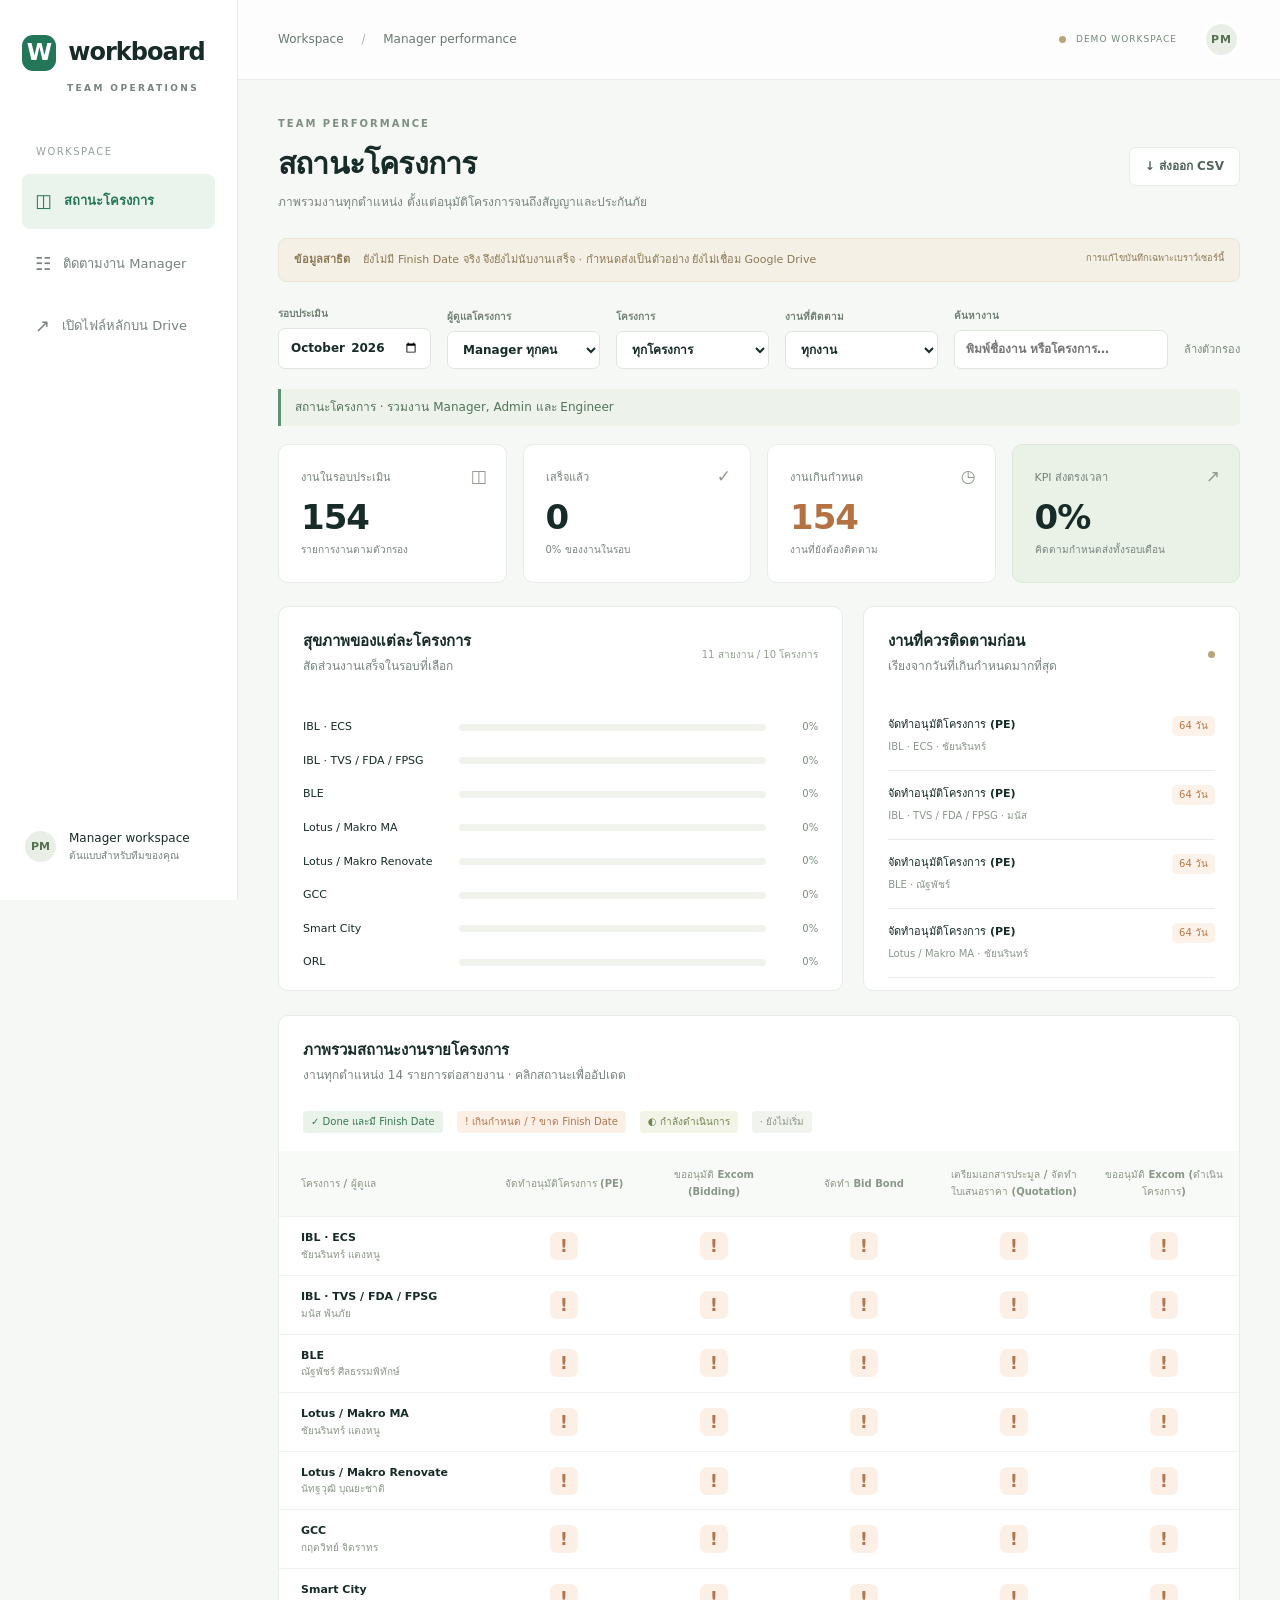
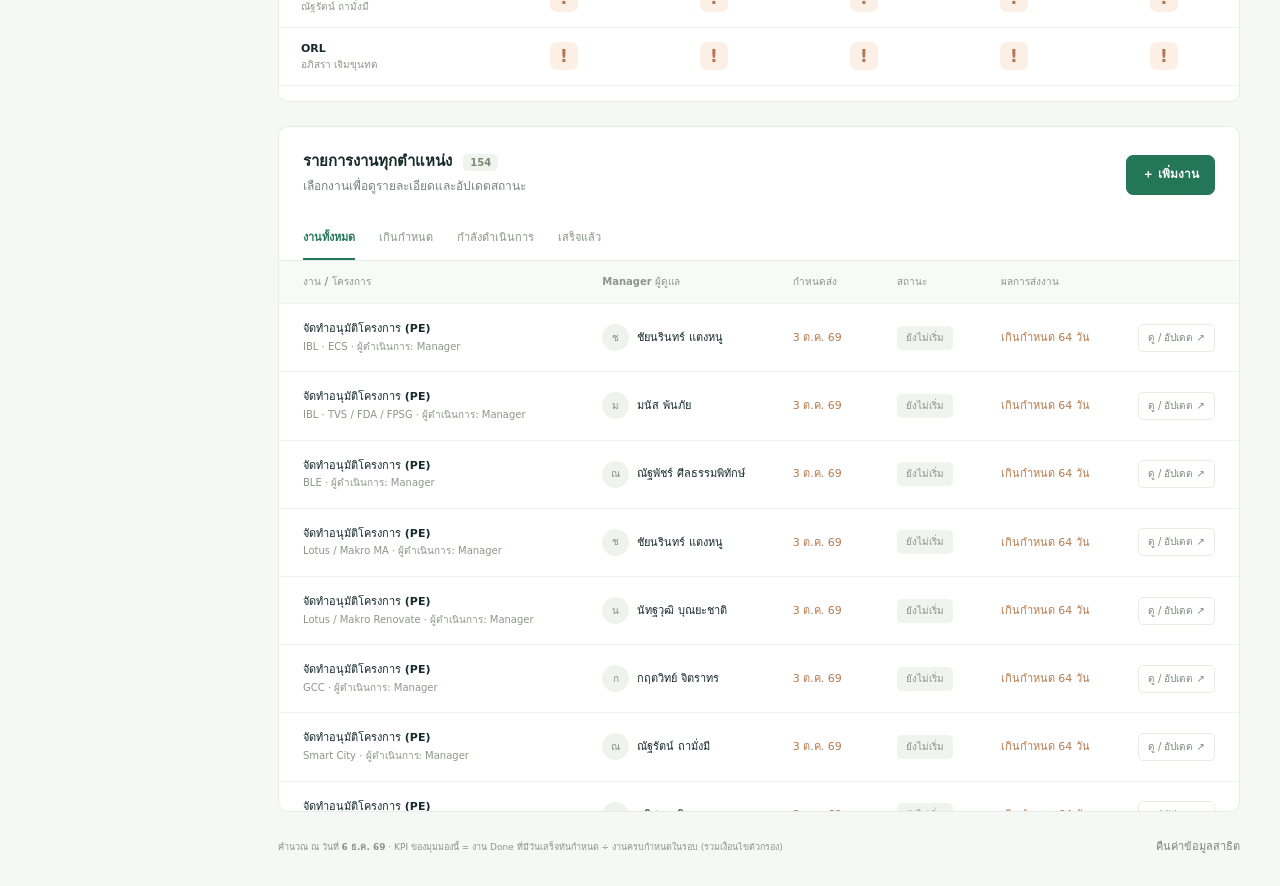
==== commit d6aaef50: "Publish latest dashboard at homepage with separate Manager view and Finish Date checks" ====
--- a/index.html
+++ b/index.html
@@ -1,376 +1,13 @@
 <!doctype html>
-<html lang="th">
-<meta name="viewport" content="width=device-width,initial-scale=1">
-<meta charset="utf-8">
-<title>RTB Task Tracker</title>
-<link rel="stylesheet" href="https://fonts.googleapis.com/css2?family=IBM+Plex+Sans+Thai:wght@400;500;600;700&display=swap">
-<style>
-:root{
-  --page:#f3f5f8; --surface:#ffffff; --surface-2:#eef1f5; --ink:#141922; --ink-2:#4f5967; --muted:#7f8896; --line:#dfe4ea; --line-2:#ccd3dc;
-  --accent:#1c5cab; --accent-soft:#e3edfa; --accent-ink:#1c5cab;
-  --s-done:#0ca30c; --s-done-bg:#e3f5e3; --s-done-ink:#0a6d0a;
-  --s-open:#2a78d6; --s-open-bg:#e2edfb; --s-open-ink:#1a56a3;
-  --s-soon:#e09a00; --s-soon-bg:#fdf1d5; --s-soon-ink:#8a5b00;
-  --s-late:#d03b3b; --s-late-bg:#fbe3e3; --s-late-ink:#a12727;
-  --s-nodue:#8a93a0; --s-nodue-bg:#eceff3; --s-nodue-ink:#5a6472;
-  --s-draft:#b9c0c9; --s-draft-bg:#f2f4f7; --s-draft-ink:#6c7580;
-  color-scheme:light;
-}
-@media (prefers-color-scheme: dark){
-  :root:not([data-theme="light"]){
-    --page:#0e1116; --surface:#171b22; --surface-2:#1f242d; --ink:#eef1f5; --ink-2:#b6bec9; --muted:#7f8896; --line:#2a303a; --line-2:#363d49;
-    --accent:#5b9bec; --accent-soft:#1a2a42; --accent-ink:#8ab8f3;
-    --s-done:#2fbf2f; --s-done-bg:#12301a; --s-done-ink:#6fd66f;
-    --s-open:#3987e5; --s-open-bg:#152a45; --s-open-ink:#8ab8f3;
-    --s-soon:#f0b429; --s-soon-bg:#382b0c; --s-soon-ink:#f5cc6a;
-    --s-late:#e35a5a; --s-late-bg:#3a1717; --s-late-ink:#f39a9a;
-    --s-nodue:#7f8896; --s-nodue-bg:#242a33; --s-nodue-ink:#aeb6c0;
-    --s-draft:#4a525e; --s-draft-bg:#1c2129; --s-draft-ink:#8d97a3;
-    color-scheme:dark;
-  }
-}
-:root[data-theme="dark"]{
-  --page:#0e1116; --surface:#171b22; --surface-2:#1f242d; --ink:#eef1f5; --ink-2:#b6bec9; --muted:#7f8896; --line:#2a303a; --line-2:#363d49;
-  --accent:#5b9bec; --accent-soft:#1a2a42; --accent-ink:#8ab8f3;
-  --s-done:#2fbf2f; --s-done-bg:#12301a; --s-done-ink:#6fd66f;
-  --s-open:#3987e5; --s-open-bg:#152a45; --s-open-ink:#8ab8f3;
-  --s-soon:#f0b429; --s-soon-bg:#382b0c; --s-soon-ink:#f5cc6a;
-  --s-late:#e35a5a; --s-late-bg:#3a1717; --s-late-ink:#f39a9a;
-  --s-nodue:#7f8896; --s-nodue-bg:#242a33; --s-nodue-ink:#aeb6c0;
-  --s-draft:#4a525e; --s-draft-bg:#1c2129; --s-draft-ink:#8d97a3;
-  color-scheme:dark;
-}
-*{box-sizing:border-box}
-body{margin:0;background:var(--page);color:var(--ink);font-family:"IBM Plex Sans Thai",system-ui,-apple-system,"Segoe UI",sans-serif;font-size:14px;line-height:1.55;-webkit-font-smoothing:antialiased}
-.wrap{max-width:1240px;margin:0 auto;padding-block:20px 48px;padding-inline:16px}
-button{font:inherit;color:inherit}
-button:focus-visible,select:focus-visible,input:focus-visible,[tabindex]:focus-visible{outline:2px solid var(--accent);outline-offset:2px}
-.tn{font-variant-numeric:tabular-nums}
-
-.hdr{display:flex;flex-wrap:wrap;align-items:flex-end;justify-content:space-between;gap:12px 24px;margin-bottom:18px}
-.hdr h1{margin:0;font-size:24px;font-weight:700;letter-spacing:-.01em;text-wrap:balance}
-.hdr .sub{color:var(--ink-2);margin-top:2px}
-.eyebrow{font-size:11px;text-transform:uppercase;letter-spacing:.08em;color:var(--muted);font-weight:600}
-.hdr-right{display:flex;flex-direction:column;align-items:flex-end;gap:4px;font-size:12.5px;color:var(--ink-2);text-align:right}
-.hdr-right a{color:var(--accent-ink);text-decoration:none;border-bottom:1px solid var(--line-2)}
-.hdr-right a:hover{border-bottom-color:var(--accent-ink)}
-
-.tiles{display:grid;grid-template-columns:repeat(6,minmax(0,1fr));gap:10px;margin-bottom:18px}
-.tile{background:var(--surface);border:1px solid var(--line);border-radius:10px;padding:14px 16px 12px;cursor:pointer;text-align:left;transition:border-color .15s}
-.tile:hover{border-color:var(--line-2)}
-.tile.active{border-color:var(--accent);box-shadow:0 0 0 1px var(--accent) inset}
-.tile .lbl{display:flex;align-items:center;gap:6px;font-size:12.5px;color:var(--ink-2);font-weight:500}
-.tile .num{font-size:30px;font-weight:700;line-height:1.1;margin-top:6px;letter-spacing:-.02em}
-.tile .hint{font-size:11.5px;color:var(--muted);margin-top:4px}
-.dot{width:9px;height:9px;border-radius:50%;flex:none;display:inline-block}
-.dot.done{background:var(--s-done)}.dot.open{background:var(--s-open)}.dot.soon{background:var(--s-soon)}.dot.late{background:var(--s-late)}.dot.nodue{background:var(--s-nodue)}.dot.draft{background:var(--s-draft)}.dot.all{background:var(--ink)}
-.tile.done .num{color:var(--s-done-ink)}.tile.late .num{color:var(--s-late-ink)}.tile.soon .num{color:var(--s-soon-ink)}.tile.open .num{color:var(--s-open-ink)}
-
-.grid{display:grid;grid-template-columns:1fr 1fr;gap:12px;margin-bottom:18px}
-.panel{background:var(--surface);border:1px solid var(--line);border-radius:10px;padding:14px 16px;min-width:0}
-.panel h2{margin:0 0 2px;font-size:14px;font-weight:600}
-.panel .desc{font-size:12px;color:var(--muted);margin-bottom:12px}
-.bars{display:flex;flex-direction:column;gap:7px;max-height:360px;overflow-y:auto;padding-right:4px}
-.brow{display:grid;grid-template-columns:150px 1fr 34px;align-items:center;gap:10px;cursor:pointer;border-radius:6px;padding:2px 4px;margin:0 -4px}
-.brow:hover{background:var(--surface-2)}
-.brow.active{background:var(--accent-soft)}
-.brow .bl{font-size:12.5px;color:var(--ink-2);white-space:nowrap;overflow:hidden;text-overflow:ellipsis}
-.brow .bl b{color:var(--s-late-ink);font-weight:500;margin-left:5px;font-size:11px}
-.brow .bt{font-size:12px;color:var(--ink-2);text-align:right;font-variant-numeric:tabular-nums}
-.track{display:flex;height:14px;gap:2px}
-.seg{height:100%;border-radius:2px;min-width:2px}
-.seg:first-child{border-radius:4px 2px 2px 4px}.seg:last-child{border-radius:2px 4px 4px 2px}.seg:only-child{border-radius:4px}
-.seg.done{background:var(--s-done)}.seg.open{background:var(--s-open)}.seg.soon{background:var(--s-soon)}.seg.late{background:var(--s-late)}.seg.nodue{background:var(--s-nodue)}.seg.draft{background:var(--s-draft)}
-.legend{display:flex;flex-wrap:wrap;gap:6px 14px;margin-top:12px;font-size:12px;color:var(--ink-2)}
-.legend span{display:inline-flex;align-items:center;gap:6px}
-
-.up{display:flex;flex-direction:column;gap:8px;max-height:400px;overflow-y:auto;padding-right:4px}
-.upi{display:grid;grid-template-columns:auto 1fr;gap:10px;align-items:start;padding:8px 10px;border-radius:8px;background:var(--surface-2);cursor:pointer;border-left:3px solid var(--s-nodue)}
-.upi.late{border-left-color:var(--s-late)}.upi.soon{border-left-color:var(--s-soon)}
-.upi:hover{filter:brightness(.98)}
-.upi .d{font-size:12px;line-height:1.3;text-align:center;min-width:44px}
-.upi .d b{display:block;font-size:17px;font-weight:700}
-.upi .d small{color:var(--muted);font-size:10.5px}
-.upi .t{font-size:12.5px;line-height:1.4}
-.upi .t .p{font-size:11px;color:var(--muted);display:block}
-.upi .t .w{display:block;font-size:11px;margin-top:2px;color:var(--ink-2)}
-.upi .t .w.late{color:var(--s-late-ink);font-weight:600}.upi .t .w.soon{color:var(--s-soon-ink);font-weight:600}
-.empty{color:var(--muted);font-size:12.5px;padding:14px 0;text-align:center}
-
-.tool{display:flex;flex-wrap:wrap;gap:8px;align-items:center;margin-bottom:10px}
-.tool input[type=search]{flex:1 1 220px;min-width:0;padding:8px 12px;border:1px solid var(--line);border-radius:8px;background:var(--surface);color:var(--ink);font:inherit}
-.tool select{padding:8px 30px 8px 10px;border:1px solid var(--line);border-radius:8px;background:var(--surface);color:var(--ink);font:inherit;appearance:none;-webkit-appearance:none;background-image:linear-gradient(45deg,transparent 50%,var(--muted) 50%),linear-gradient(135deg,var(--muted) 50%,transparent 50%);background-position:calc(100% - 15px) 55%,calc(100% - 10px) 55%;background-size:5px 5px;background-repeat:no-repeat}
-.chips{display:flex;flex-wrap:wrap;gap:6px;align-items:center;margin-bottom:12px}
-.chip{display:inline-flex;align-items:center;gap:6px;padding:3px 9px 3px 10px;border-radius:999px;background:var(--accent-soft);color:var(--accent-ink);font-size:12px;border:none;cursor:pointer;font-weight:500}
-.chip .x{font-size:14px;line-height:1;opacity:.7}
-.clear{background:none;border:none;color:var(--muted);font-size:12px;cursor:pointer;text-decoration:underline;text-underline-offset:2px;padding:2px 4px}
-.count{font-size:12.5px;color:var(--ink-2);margin-left:auto}
-
-.tbl-wrap{background:var(--surface);border:1px solid var(--line);border-radius:10px;overflow:hidden}
-.tbl-scroll{overflow-x:auto}
-table{width:100%;border-collapse:collapse;min-width:860px}
-thead th{font-size:11.5px;text-transform:uppercase;letter-spacing:.05em;color:var(--muted);font-weight:600;text-align:left;padding:10px 12px;border-bottom:1px solid var(--line);background:var(--surface);position:sticky;top:0;z-index:1;white-space:nowrap}
-thead th.sort{cursor:pointer;user-select:none}
-thead th.sort:hover{color:var(--ink)}
-thead th .arr{opacity:.5;margin-left:3px}
-tbody tr.g td{background:var(--surface-2);font-weight:600;font-size:12.5px;padding:7px 12px;color:var(--ink-2);border-bottom:1px solid var(--line)}
-tbody tr.g td span{font-weight:500;color:var(--muted);margin-left:6px}
-tbody tr.g td span i{font-style:normal;color:var(--s-late-ink)}
-tbody tr.r td{padding:10px 12px;border-bottom:1px solid var(--line);vertical-align:top;font-size:13px}
-tbody tr.r{cursor:pointer}
-tbody tr.r:hover td{background:color-mix(in srgb,var(--surface-2) 55%,var(--surface))}
-tbody tr.r.open-row td{border-bottom-color:transparent}
-tbody tr.d td{padding:0 12px 14px 44px;border-bottom:1px solid var(--line);font-size:12.5px;color:var(--ink-2)}
-.title{font-weight:500;color:var(--ink);display:flex;gap:8px;align-items:flex-start}
-.title .car{flex:none;width:16px;height:16px;margin-top:3px;color:var(--muted);transition:transform .15s}
-tr.open-row .car{transform:rotate(90deg)}
-.title .note{display:block;font-size:11.5px;color:var(--muted);font-weight:400;margin-top:1px}
-.pill{display:inline-flex;align-items:center;gap:5px;padding:2px 8px;border-radius:999px;font-size:11.5px;font-weight:600;white-space:nowrap;line-height:1.5}
-.pill.done{background:var(--s-done-bg);color:var(--s-done-ink)}.pill.open{background:var(--s-open-bg);color:var(--s-open-ink)}.pill.soon{background:var(--s-soon-bg);color:var(--s-soon-ink)}.pill.late{background:var(--s-late-bg);color:var(--s-late-ink)}.pill.nodue{background:var(--s-nodue-bg);color:var(--s-nodue-ink)}.pill.draft{background:var(--s-draft-bg);color:var(--s-draft-ink);border:1px dashed var(--s-draft)}
-.pill svg{width:11px;height:11px}
-.proj{display:inline-block;padding:1px 7px;border:1px solid var(--line-2);border-radius:5px;font-size:11.5px;color:var(--ink-2);white-space:nowrap}
-.own{font-size:12.5px;white-space:nowrap}
-.own small{display:block;font-size:11px;color:var(--muted)}
-.due{white-space:nowrap;font-variant-numeric:tabular-nums}
-.due small{display:block;font-size:11px;color:var(--muted)}
-.due.late{color:var(--s-late-ink);font-weight:600}.due.soon{color:var(--s-soon-ink);font-weight:600}
-.due.late small,.due.soon small{color:inherit;font-weight:500;opacity:.85}
-.dl{display:grid;grid-template-columns:repeat(auto-fit,minmax(180px,1fr));gap:6px 20px;padding-top:6px}
-.dl div b{display:block;font-size:11px;text-transform:uppercase;letter-spacing:.06em;color:var(--muted);font-weight:600}
-.dl a{color:var(--accent-ink);text-decoration:none}
-.foot{font-size:12px;color:var(--muted);margin-top:14px;line-height:1.6}
-.foot b{color:var(--ink-2);font-weight:600}
-
-@media (max-width:980px){.tiles{grid-template-columns:repeat(3,minmax(0,1fr))}}
-@media (max-width:640px){
-  .tiles{grid-template-columns:repeat(2,minmax(0,1fr))}
-  .grid{grid-template-columns:1fr}
-  .hdr-right{align-items:flex-start;text-align:left}
-  .brow{grid-template-columns:110px 1fr 30px}
-  tbody tr.d td{padding-left:12px}
-}
-@media (prefers-reduced-motion:reduce){*{transition:none!important}}
-</style>
-
-<div class="wrap">
-  <header class="hdr">
-    <div>
-      <div class="eyebrow">Rapid Transit System Business · ทะเบียนงานจากแท็บ Task</div>
-      <h1>RTB Task Tracker</h1>
-      <div class="sub">สรุปสถานะงานรายบุคคลจากแท็บ Task ในไฟล์บันทึกการประชุม · อ้างอิงวันนี้ <b id="today"></b></div>
-    </div>
-    <div class="hdr-right">
-      <span>แหล่งข้อมูล: <a href="https://docs.google.com/spreadsheets/d/1nYQOoOtZRPfxs1iKjQckmWs_QnvS2UdS-49XUeO0Oro/edit" target="_blank" rel="noopener">Google Sheet › แท็บ Task</a></span>
-      <span id="mcount"></span>
-    </div>
-  </header>
-
-  <section class="tiles" id="tiles" aria-label="สรุปสถานะ"></section>
-
-  <section class="grid">
-    <div class="panel">
-      <h2>ภาระงานแยกรายบุคคล</h2>
-      <div class="desc">1 แถวใน Task = 1 งานของ 1 คน · เรียงตามงานที่ยังไม่ปิด · คลิกเพื่อกรอง</div>
-      <div class="bars" id="ownerBars"></div>
-      <div class="legend" id="legend"></div>
-    </div>
-    <div class="panel">
-      <h2>ครบกำหนดใน 14 วัน &amp; เกินกำหนด</h2>
-      <div class="desc">เรียงตามวันครบกำหนด · คลิกเพื่อเปิดรายละเอียด</div>
-      <div class="up" id="upcoming"></div>
-    </div>
-    <div class="panel">
-      <h2>สรุปตามชื่องาน (Task)</h2>
-      <div class="desc">งานเดียวกันที่มอบหลายคน รวมเป็นแท่งเดียว</div>
-      <div class="bars" id="taskBars"></div>
-    </div>
-    <div class="panel">
-      <h2>สรุปตามโครงการ</h2>
-      <div class="desc">คลิกแถวเพื่อกรองตาราง</div>
-      <div class="bars" id="projBars"></div>
-    </div>
-  </section>
-
-  <section>
-    <div class="tool">
-      <input type="search" id="q" placeholder="ค้นหางาน, โครงการ, ชื่อผู้รับผิดชอบ, Notes…" aria-label="ค้นหา">
-      <select id="fOwner" aria-label="ผู้รับผิดชอบ"><option value="">ผู้รับผิดชอบ: ทั้งหมด</option></select>
-      <select id="group" aria-label="จัดกลุ่ม">
-        <option value="owner">จัดกลุ่ม: ผู้รับผิดชอบ (รายบุคคล)</option>
-        <option value="task">จัดกลุ่ม: ชื่องาน</option>
-        <option value="project">จัดกลุ่ม: โครงการ</option>
-        <option value="status">จัดกลุ่ม: สถานะ</option>
-        <option value="">ไม่จัดกลุ่ม</option>
-      </select>
-    </div>
-    <div class="chips" id="chips"></div>
-    <div class="tbl-wrap"><div class="tbl-scroll">
-      <table id="tbl">
-        <thead><tr>
-          <th style="width:34%">งาน (Task Name)</th>
-          <th>โครงการ</th>
-          <th>ผู้รับผิดชอบ</th>
-          <th class="sort" data-k="created">สร้างเมื่อ <span class="arr">↕</span></th>
-          <th class="sort" data-k="due">ครบกำหนด <span class="arr">↕</span></th>
-          <th>สถานะ</th>
-        </tr></thead>
-        <tbody id="tbody"></tbody>
-      </table>
-    </div></div>
-    <p class="foot">
-      <b>เกณฑ์สถานะ:</b> <b>เสร็จแล้ว</b> = มี Finish Date ·
-      <b>เกินกำหนด</b> = เลย Due date และยังไม่มี Finish Date ·
-      <b>ใกล้ครบกำหนด</b> = Due ภายใน 7 วัน (รวมวันนี้) ·
-      <b>อยู่ในกำหนด</b> = Due ยังไม่ถึง ·
-      <b>ไม่ระบุกำหนด</b> = ไม่มี Due date ·
-      <b>ร่าง</b> = มีแค่ชื่องาน ยังไม่ระบุโครงการ/ผู้รับผิดชอบ/วันที่
-      <br>สร้างจากแท็บ Task เมื่อ <span id="gen"></span> · แถวใน Task ที่ยังไม่มี Finish Date จะขึ้นเป็นค้างอยู่เสมอ แนะนำให้กรอก Finish Date เมื่อปิดงาน
-    </p>
-  </section>
-</div>
-
-<script>
-const DATA = {"today": "2026-09-21", "generated": "2026-09-21 15:12", "rows": [{"task": "PE สัญญา 10 ปี", "project": "IBL (ECS)", "owner": "มนัส พ้นภัย", "ownerEn": "Manas Phonphai", "email": "", "created": "2026-09-19", "due": "2026-09-21", "finish": null, "notes": "", "draft": false}, {"task": "PE สัญญา 10 ปี", "project": "IBL (FDA,TVS)", "owner": "ชัยนรินทร์ แตงหนู", "ownerEn": "Chainarin Thangnu", "email": "", "created": "2026-09-19", "due": "2026-09-21", "finish": null, "notes": "", "draft": false}, {"task": "PE สัญญา 10 ปี", "project": "BLE", "owner": "ณัฐพัชร์ ศีลธรรมพิทักษ์", "ownerEn": "Nattapatchr Sinthumpitak", "email": "", "created": "2026-09-19", "due": "2026-09-21", "finish": null, "notes": "", "draft": false}, {"task": "Kaizen", "project": "CENTER", "owner": "กฤตวิทย์ จิตราทร", "ownerEn": "Kitawit Jitaton", "email": "", "created": "2026-06-22", "due": "2026-06-29", "finish": null, "notes": "", "draft": false}, {"task": "Kaizen", "project": "CENTER", "owner": "ณัฐรัตน์ ถามั่งมี", "ownerEn": "Nattharat Tamungmee", "email": "", "created": "2026-06-22", "due": "2026-06-29", "finish": null, "notes": "", "draft": false}, {"task": "Kaizen", "project": "CENTER", "owner": "ณัฐพัชร์ ศีลธรรมพิทักษ์", "ownerEn": "Nattapatchr Sinthumpitak", "email": "", "created": "2026-06-22", "due": "2026-06-29", "finish": null, "notes": "", "draft": false}, {"task": "Kaizen", "project": "CENTER", "owner": "มนัส พ้นภัย", "ownerEn": "Manas Phonphai", "email": "", "created": "2026-06-22", "due": "2026-06-29", "finish": null, "notes": "", "draft": false}, {"task": "Kaizen", "project": "CENTER", "owner": "ชัยนรินทร์ แตงหนู", "ownerEn": "Chainarin Thangnu", "email": "", "created": "2026-06-22", "due": "2026-06-29", "finish": null, "notes": "", "draft": false}, {"task": "Kaizen", "project": "CENTER", "owner": "เปรมศักดิ์ ปรีชา", "ownerEn": "Premsak Preecha", "email": "", "created": "2026-06-22", "due": "2026-06-29", "finish": null, "notes": "", "draft": false}, {"task": "USO ค่าปรับ TICC 18M", "project": "USO", "owner": "ณัฐรัตน์ ถามั่งมี", "ownerEn": "Nattharat Tamungmee", "email": "", "created": "2026-06-22", "due": "2026-06-29", "finish": null, "notes": "", "draft": false}, {"task": "TKC เคลียค่าใช้จ่าย", "project": "USO", "owner": "ณัฐรัตน์ ถามั่งมี", "ownerEn": "Nattharat Tamungmee", "email": "", "created": "2026-06-22", "due": "2026-06-29", "finish": null, "notes": "", "draft": false}, {"task": "Material Infra เคลียค่าใช้จ่าย", "project": "USO", "owner": "ณัฐรัตน์ ถามั่งมี", "ownerEn": "Nattharat Tamungmee", "email": "", "created": "2026-06-22", "due": "2026-06-29", "finish": null, "notes": "", "draft": false}, {"task": "CN 13M", "project": "USO", "owner": "ณัฐรัตน์ ถามั่งมี", "ownerEn": "Nattharat Tamungmee", "email": "", "created": "2026-06-24", "due": "2026-06-29", "finish": null, "notes": "", "draft": false}, {"task": "VO", "project": "Spur Line", "owner": "ณัฐรัตน์ ถามั่งมี", "ownerEn": "Nattharat Tamungmee", "email": "", "created": "2026-06-24", "due": "2026-06-29", "finish": null, "notes": "", "draft": false}, {"task": "FTE", "project": "IBL (ECS)", "owner": "มนัส พ้นภัย", "ownerEn": "Manas Phonphai", "email": "", "created": "2026-06-24", "due": "2026-06-29", "finish": null, "notes": "", "draft": false}, {"task": "FTE", "project": "IBL (FDA,TVS)", "owner": "ชัยนรินทร์ แตงหนู", "ownerEn": "Chainarin Thangnu", "email": "", "created": "2026-06-24", "due": "2026-06-29", "finish": null, "notes": "", "draft": false}, {"task": "FTE", "project": "BLE", "owner": "ณัฐพัชร์ ศีลธรรมพิทักษ์", "ownerEn": "Nattapatchr Sinthumpitak", "email": "", "created": "2026-06-24", "due": "2026-06-29", "finish": null, "notes": "", "draft": false}, {"task": "Job description", "project": "IBL (ECS)", "owner": "มนัส พ้นภัย", "ownerEn": "Manas Phonphai", "email": "", "created": "2026-06-24", "due": "2026-06-29", "finish": null, "notes": "", "draft": false}, {"task": "Job description", "project": "IBL (FDA,TVS)", "owner": "ชัยนรินทร์ แตงหนู", "ownerEn": "Chainarin Thangnu", "email": "", "created": "2026-06-24", "due": "2026-06-29", "finish": null, "notes": "", "draft": false}, {"task": "Job description", "project": "BLE", "owner": "ณัฐพัชร์ ศีลธรรมพิทักษ์", "ownerEn": "Nattapatchr Sinthumpitak", "email": "", "created": "2026-06-24", "due": "2026-06-29", "finish": null, "notes": "", "draft": false}, {"task": "Job description", "project": "GCC", "owner": "กฤตวิทย์ จิตราทร", "ownerEn": "Kitawit Jitaton", "email": "", "created": "2026-06-24", "due": "2026-06-29", "finish": null, "notes": "", "draft": false}, {"task": "Job description", "project": "ORL", "owner": "Apissara Jermkhuntod", "ownerEn": "Apissara Jermkhuntod", "email": "", "created": "2026-06-24", "due": "2026-06-29", "finish": null, "notes": "", "draft": false}, {"task": "Job description", "project": "IRDN", "owner": "ณัฐรัตน์ ถามั่งมี", "ownerEn": "Nattharat Tamungmee", "email": "", "created": "2026-06-24", "due": "2026-06-29", "finish": null, "notes": "", "draft": false}, {"task": "check in /out", "project": "CENTER", "owner": "ณัฐรัตน์ ถามั่งมี", "ownerEn": "Nattharat Tamungmee", "email": "", "created": "2026-09-21", "due": "2026-09-23", "finish": null, "notes": "แก้ไขระบบหลังบ้าน", "draft": false}, {"task": "ใบเตือน K.สุภักดิ์", "project": "CENTER", "owner": "ชัยนรินทร์ แตงหนู", "ownerEn": "Chainarin Thangnu", "email": "", "created": "2026-09-21", "due": "2026-09-22", "finish": null, "notes": "", "draft": false}, {"task": "ประกาศระเบียบการทำงานและการลา", "project": "CENTER", "owner": "ภัยวดี อินตา", "ownerEn": "Paiwadee Inta", "email": "", "created": "2026-09-21", "due": "2026-09-25", "finish": null, "notes": "รอคุณรัฐพงศ์คุยกับ HR", "draft": false}, {"task": "ER ตำแหน่งว่าง", "project": "ไม่ระบุ", "owner": "ไม่ระบุ", "ownerEn": "", "email": "", "created": null, "due": null, "finish": null, "notes": "", "draft": true}, {"task": "สรุป HC", "project": "ไม่ระบุ", "owner": "ไม่ระบุ", "ownerEn": "", "email": "", "created": null, "due": null, "finish": null, "notes": "รอ HR Review", "draft": true}, {"task": "ทำคบิปนำเสนอ Body Camera", "project": "CENTER", "owner": "ภาคิน ธนาพงศภัค", "ownerEn": "Parkin Tanapongsapak", "email": "", "created": "2026-09-01", "due": "2026-09-23", "finish": null, "notes": "", "draft": false}, {"task": "End to End", "project": "CENTER", "owner": "ภาคิน ธนาพงศภัค", "ownerEn": "Parkin Tanapongsapak", "email": "", "created": "2026-09-01", "due": "2026-09-25", "finish": null, "notes": "", "draft": false}, {"task": "Job Admin", "project": "CENTER", "owner": "ณัฐพัชร์ ศีลธรรมพิทักษ์", "ownerEn": "Nattapatchr Sinthumpitak", "email": "", "created": "2026-09-21", "due": "2026-09-24", "finish": null, "notes": "", "draft": false}, {"task": "PO Red Line", "project": "Red Line", "owner": "ณัฐรัตน์ ถามั่งมี", "ownerEn": "Nattharat Tamungmee", "email": "", "created": "2026-08-21", "due": "2026-09-18", "finish": null, "notes": "", "draft": false}, {"task": "Notebook", "project": "CENTER", "owner": "ภัยวดี อินตา", "ownerEn": "Paiwadee Inta", "email": "", "created": "2026-01-08", "due": "2026-09-30", "finish": null, "notes": "", "draft": false}, {"task": "Uniform", "project": "CENTER", "owner": "ภัยวดี อินตา", "ownerEn": "Paiwadee Inta", "email": "", "created": "2026-01-08", "due": "2026-10-31", "finish": null, "notes": "Vendor ทยอยส่ง", "draft": false}]};
-const TODAY = new Date(DATA.today+'T00:00:00');
-const SOON_DAYS = 7;
-const TH_M = ['ม.ค.','ก.พ.','มี.ค.','เม.ย.','พ.ค.','มิ.ย.','ก.ค.','ส.ค.','ก.ย.','ต.ค.','พ.ย.','ธ.ค.'];
-const STATUS = {
-  late:{l:'เกินกำหนด',ico:'M6 2v5M6 9.5v.5'},
-  soon:{l:'ใกล้ครบกำหนด',ico:'M6 2.5v3.5l2 1.5'},
-  open:{l:'อยู่ในกำหนด',ico:'M2 6a4 4 0 0 1 7-2.5M10 6a4 4 0 0 1-7 2.5'},
-  nodue:{l:'ไม่ระบุกำหนด',ico:'M3 6h6'},
-  draft:{l:'ร่าง',ico:'M3 3h6v6H3z'},
-  done:{l:'เสร็จแล้ว',ico:'M2 6l3 3 5-6'}
-};
-const ORDER = ['late','soon','open','nodue','draft','done'];
-const dayDiff=(iso)=>Math.round((new Date(iso+'T00:00:00')-TODAY)/86400000);
-const fmtD=(iso)=>{if(!iso)return '—';const d=new Date(iso+'T00:00:00');return `${d.getDate()} ${TH_M[d.getMonth()]} ${String(d.getFullYear()+543).slice(2)}`};
-
-const ITEMS = DATA.rows.map((r,i)=>{
-  const it={...r,id:i+1};
-  it.days=it.due?dayDiff(it.due):null;
-  it.age=it.created?-dayDiff(it.created):null;
-  if(it.draft) it.s='draft';
-  else if(it.finish) it.s='done';
-  else if(it.due&&it.days<0) it.s='late';
-  else if(it.due&&it.days<=SOON_DAYS) it.s='soon';
-  else if(it.due) it.s='open';
-  else it.s='nodue';
-  return it;
-});
-const relDue=(it)=>{if(!it.due||it.s==='done')return '';const n=it.days;if(n<0)return `เกิน ${-n} วัน`;if(n===0)return 'ครบกำหนดวันนี้';return `อีก ${n} วัน`};
-
-const state={status:null,project:null,task:null,owner:'',q:'',group:'owner',sort:{k:null,dir:1},open:new Set()};
-try{const s=JSON.parse(localStorage.getItem('rtb-task-ui')||'{}');if(s.group!==undefined)state.group=s.group}catch(e){}
-const save=()=>{try{localStorage.setItem('rtb-task-ui',JSON.stringify({group:state.group}))}catch(e){}};
-const $=(s)=>document.querySelector(s);
-const esc=(s)=>String(s??'').replace(/[&<>"]/g,c=>({'&':'&amp;','<':'&lt;','>':'&gt;','"':'&quot;'}[c]));
-const pill=(s)=>`<span class="pill ${s}"><svg viewBox="0 0 12 12" fill="none" stroke="currentColor" stroke-width="1.6" stroke-linecap="round" stroke-linejoin="round"><path d="${STATUS[s].ico}"/></svg>${STATUS[s].l}</span>`;
-
-$('#today').textContent=`${TODAY.getDate()} ${TH_M[TODAY.getMonth()]} ${String(TODAY.getFullYear()+543).slice(2)}`;
-$('#gen').textContent=DATA.generated;
-const owners=[...new Set(ITEMS.map(i=>i.owner))].sort((a,b)=>a.localeCompare(b,'th'));
-$('#mcount').textContent=`${ITEMS.length} แถวงาน · ${owners.filter(o=>o!=='ไม่ระบุ').length} คน · ${new Set(ITEMS.map(i=>i.task)).size} ชื่องาน`;
-owners.forEach(o=>{const op=document.createElement('option');op.value=o;op.textContent=o;$('#fOwner').appendChild(op)});
-$('#group').value=state.group;
-
-const passQ=(it)=>{const q=state.q.trim().toLowerCase();return !q||[it.task,it.project,it.owner,it.ownerEn,it.email,it.notes].join(' ').toLowerCase().includes(q)};
-const filt=(skip)=>ITEMS.filter(it=>passQ(it)&&(skip==='owner'||!state.owner||it.owner===state.owner)&&(skip==='status'||!state.status||it.s===state.status)&&(skip==='project'||!state.project||it.project===state.project)&&(skip==='task'||!state.task||it.task===state.task));
-
-function renderTiles(){
-  const c=s=>ITEMS.filter(i=>i.s===s).length;
-  const tiles=[
-    {k:null,cls:'all',l:'แถวงานทั้งหมด',n:ITEMS.length,h:`${new Set(ITEMS.map(i=>i.task)).size} ชื่องาน · ${new Set(ITEMS.map(i=>i.project)).size} โครงการ`},
-    {k:'late',cls:'late',l:'เกินกำหนด',n:c('late'),h:'เลย Due แล้ว ยังไม่มี Finish Date'},
-    {k:'soon',cls:'soon',l:'ครบกำหนดใน 7 วัน',n:c('soon'),h:'รวมงานที่ครบกำหนดวันนี้'},
-    {k:'open',cls:'open',l:'อยู่ในกำหนด',n:c('open'),h:'Due ยังไม่ถึง'},
-    {k:'nodue',cls:'nodue',l:'ไม่ระบุกำหนด',n:c('nodue'),h:`+ ร่างอีก ${c('draft')} รายการ`},
-    {k:'done',cls:'done',l:'เสร็จแล้ว',n:c('done'),h:ITEMS.length?`${Math.round(c('done')/ITEMS.length*100)}% ของทั้งหมด`:''},
-  ];
-  $('#tiles').innerHTML=tiles.map(t=>`<button class="tile ${t.cls} ${(t.k?state.status===t.k:!state.status)?'active':''}" data-s="${t.k??''}"><span class="lbl"><i class="dot ${t.cls}"></i>${t.l}</span><div class="num">${t.n}</div><div class="hint">${t.h}</div></button>`).join('');
-  $('#tiles').querySelectorAll('.tile').forEach(b=>b.onclick=()=>{const k=b.dataset.s||null;state.status=(!k||state.status===k)?null:k;renderAll()});
-}
-const stack=(items)=>ORDER.map(s=>({s,n:items.filter(i=>i.s===s).length})).filter(x=>x.n);
-const trackHTML=(items,max)=>`<div class="track" style="width:${items.length/max*100}%">${stack(items).map(x=>`<div class="seg ${x.s}" style="flex:${x.n}" title="${STATUS[x.s].l} ${x.n}"></div>`).join('')}</div>`;
-const openCount=(g)=>g.filter(i=>i.s!=='done'&&i.s!=='draft').length;
-
-function barPanel(el,pool,keyFn,activeKey,onPick,labelFn){
-  const keys=[...new Set(pool.map(keyFn))];
-  const rows=keys.map(k=>({k,items:pool.filter(i=>keyFn(i)===k)})).sort((a,b)=>openCount(b.items)-openCount(a.items)||b.items.length-a.items.length);
-  const max=Math.max(1,...rows.map(x=>x.items.length));
-  el.innerHTML=rows.map(x=>{const late=x.items.filter(i=>i.s==='late').length;return `<div class="brow ${activeKey===x.k?'active':''}" data-k="${esc(x.k)}" role="button" tabindex="0"><span class="bl" title="${esc(x.k)}">${esc(labelFn?labelFn(x.k):x.k)}${late?`<b>เกิน ${late}</b>`:''}</span>${trackHTML(x.items,max)}<span class="bt">${x.items.length}</span></div>`}).join('')||'<div class="empty">ไม่มีงานตามเงื่อนไข</div>';
-  el.querySelectorAll('.brow').forEach(r=>{const f=()=>onPick(r.dataset.k);r.onclick=f;r.onkeydown=e=>{if(e.key==='Enter'||e.key===' '){e.preventDefault();f()}}});
-}
-function renderPanels(){
-  barPanel($('#ownerBars'),filt('owner'),i=>i.owner,state.owner||null,k=>{state.owner=state.owner===k?'':k;$('#fOwner').value=state.owner;renderAll()});
-  barPanel($('#taskBars'),filt('task'),i=>i.task,state.task,k=>{state.task=state.task===k?null:k;renderAll()});
-  barPanel($('#projBars'),filt('project'),i=>i.project,state.project,k=>{state.project=state.project===k?null:k;renderAll()});
-  $('#legend').innerHTML=ORDER.map(s=>`<span><i class="dot ${s}"></i>${STATUS[s].l}</span>`).join('');
-}
-function renderUpcoming(){
-  const list=ITEMS.filter(i=>i.due&&i.s!=='done'&&i.days<=14).sort((a,b)=>a.due.localeCompare(b.due)||a.task.localeCompare(b.task,'th'));
-  $('#upcoming').innerHTML=list.map(i=>{const d=new Date(i.due+'T00:00:00');return `<div class="upi ${i.s}" data-id="${i.id}" role="button" tabindex="0"><div class="d"><b>${d.getDate()}</b><small>${TH_M[d.getMonth()]}</small></div><div class="t"><span class="p">${esc(i.project)} · ${esc(i.owner)}</span>${esc(i.task)}${i.notes?` <span style="color:var(--muted)">· ${esc(i.notes)}</span>`:''}<span class="w ${i.s}">${relDue(i)}</span></div></div>`}).join('')||'<div class="empty">ไม่มีงานครบกำหนดในช่วงนี้</div>';
-  $('#upcoming').querySelectorAll('.upi').forEach(r=>{const f=()=>{const id=+r.dataset.id;state.status=state.project=state.task=null;state.owner='';state.q='';$('#q').value='';$('#fOwner').value='';state.open.add(id);renderAll();const tr=document.querySelector(`tr.r[data-id="${id}"]`);tr&&tr.scrollIntoView({behavior:'smooth',block:'center'})};r.onclick=f;r.onkeydown=e=>{if(e.key==='Enter'||e.key===' '){e.preventDefault();f()}}});
-}
-function renderChips(){
-  const chips=[];
-  if(state.status)chips.push({k:'status',l:`สถานะ: ${STATUS[state.status].l}`});
-  if(state.owner)chips.push({k:'owner',l:`ผู้รับผิดชอบ: ${state.owner}`});
-  if(state.task)chips.push({k:'task',l:`งาน: ${state.task}`});
-  if(state.project)chips.push({k:'project',l:`โครงการ: ${state.project}`});
-  if(state.q.trim())chips.push({k:'q',l:`ค้นหา: “${state.q.trim()}”`});
-  $('#chips').innerHTML=chips.map(c=>`<button class="chip" data-k="${c.k}">${esc(c.l)}<span class="x">×</span></button>`).join('')+(chips.length?`<button class="clear" id="clearAll">ล้างทั้งหมด</button>`:'')+`<span class="count">แสดง ${filt().length} จาก ${ITEMS.length} แถวงาน</span>`;
-  $('#chips').querySelectorAll('.chip').forEach(b=>b.onclick=()=>{const k=b.dataset.k;if(k==='q'){state.q='';$('#q').value=''}else if(k==='owner'){state.owner='';$('#fOwner').value=''}else state[k]=null;renderAll()});
-  const ca=$('#clearAll');if(ca)ca.onclick=()=>{state.status=state.project=state.task=null;state.owner=state.q='';$('#q').value='';$('#fOwner').value='';renderAll()};
-}
-function rowHTML(it){
-  const dueCls=(it.s==='late'||it.s==='soon')?it.s:'';
-  const dueTxt=it.s==='done'?`${fmtD(it.due)}<small>เสร็จ ${fmtD(it.finish)}</small>`:it.due?`${fmtD(it.due)}<small>${relDue(it)}</small>`:`—<small>ไม่ระบุ</small>`;
-  const open=state.open.has(it.id);
-  const det=`<div class="dl">
-    <div><b>ผู้รับผิดชอบ</b>${esc(it.owner)}${it.ownerEn&&it.ownerEn!==it.owner?` <span style="color:var(--muted)">(${esc(it.ownerEn)})</span>`:''}</div>
-    <div><b>Email</b>${it.email?`<a href="mailto:${esc(it.email)}">${esc(it.email)}</a>`:'—'}</div>
-    <div><b>Created</b>${fmtD(it.created)}${it.age!=null&&it.s!=='done'?` <span style="color:var(--muted)">(เปิดมา ${it.age} วัน)</span>`:''}</div>
-    <div><b>Due</b>${fmtD(it.due)}</div>
-    <div><b>Finish</b>${fmtD(it.finish)}</div>
-    <div style="grid-column:1/-1"><b>Notes</b>${it.notes?esc(it.notes):'<span style="color:var(--muted)">—</span>'}</div>
-  </div>`;
-  return `<tr class="r ${open?'open-row':''}" data-id="${it.id}" tabindex="0" aria-expanded="${open}">
-    <td><div class="title"><svg class="car" viewBox="0 0 16 16" fill="none" stroke="currentColor" stroke-width="1.6"><path d="M6 3l5 5-5 5"/></svg><div>${esc(it.task)}${it.notes?`<span class="note">${esc(it.notes)}</span>`:''}</div></div></td>
-    <td><span class="proj">${esc(it.project)}</span></td>
-    <td><div class="own">${esc(it.owner)}${it.ownerEn&&it.ownerEn!==it.owner?`<small>${esc(it.ownerEn)}</small>`:''}</div></td>
-    <td class="tn" style="white-space:nowrap;font-size:12.5px;color:var(--ink-2)">${fmtD(it.created)}</td>
-    <td><div class="due ${dueCls}">${dueTxt}</div></td>
-    <td>${pill(it.s)}</td>
-  </tr>${open?`<tr class="d"><td colspan="6">${det}</td></tr>`:''}`;
-}
-function renderTable(){
-  let list=filt();
-  const {k,dir}=state.sort;
-  list=[...list].sort((a,b)=>{
-    if(k==='due')return ((a.due||'9999').localeCompare(b.due||'9999'))*dir;
-    if(k==='created')return ((a.created||'9999').localeCompare(b.created||'9999'))*dir;
-    return ORDER.indexOf(a.s)-ORDER.indexOf(b.s)||(a.due||'9999').localeCompare(b.due||'9999')||a.task.localeCompare(b.task,'th');
-  });
-  let html='';
-  if(state.group){
-    const keyOf=i=>state.group==='owner'?i.owner:state.group==='task'?i.task:state.group==='project'?i.project:i.s;
-    const labelOf=key=>state.group==='status'?STATUS[key].l:key;
-    let keys=[...new Set(list.map(keyOf))];
-    if(state.group==='status')keys.sort((a,b)=>ORDER.indexOf(a)-ORDER.indexOf(b));
-    else keys.sort((a,b)=>{const ga=list.filter(i=>keyOf(i)===a),gb=list.filter(i=>keyOf(i)===b);return openCount(gb)-openCount(ga)||gb.length-ga.length});
-    keys.forEach(key=>{const g=list.filter(i=>keyOf(i)===key);const late=g.filter(i=>i.s==='late').length,done=g.filter(i=>i.s==='done').length;html+=`<tr class="g"><td colspan="6">${esc(labelOf(key))}<span>${g.length} งาน${late?` · <i>เกินกำหนด ${late}</i>`:''}${done?` · เสร็จ ${done}`:''}</span></td></tr>`+g.map(rowHTML).join('')});
-  }else html=list.map(rowHTML).join('');
-  $('#tbody').innerHTML=html||`<tr><td colspan="6"><div class="empty">ไม่พบงานตามเงื่อนไขที่เลือก</div></td></tr>`;
-  $('#tbody').querySelectorAll('tr.r').forEach(tr=>{const f=()=>{const id=+tr.dataset.id;state.open.has(id)?state.open.delete(id):state.open.add(id);renderTable()};tr.onclick=f;tr.onkeydown=e=>{if(e.key==='Enter'||e.key===' '){e.preventDefault();f()}}});
-  document.querySelectorAll('thead th.sort').forEach(th=>{th.querySelector('.arr').textContent=state.sort.k===th.dataset.k?(state.sort.dir>0?'↑':'↓'):'↕'});
-}
-function renderAll(){renderTiles();renderPanels();renderUpcoming();renderChips();renderTable()}
-$('#q').addEventListener('input',e=>{state.q=e.target.value;renderAll()});
-$('#fOwner').addEventListener('change',e=>{state.owner=e.target.value;renderAll()});
-$('#group').addEventListener('change',e=>{state.group=e.target.value;save();renderTable()});
-document.querySelectorAll('thead th.sort').forEach(th=>th.onclick=()=>{const k=th.dataset.k;if(state.sort.k===k)state.sort.dir*=-1;else{state.sort.k=k;state.sort.dir=1}renderTable()});
-renderAll();
-</script>
-
-</html>
+<html lang="th"><head><meta charset="utf-8"><meta name="viewport" content="width=device-width,initial-scale=1"><title>Workboard — Manager Dashboard</title><link rel="stylesheet" href="style.css"></head><body>
+<aside class="sidebar"><div class="brand"><b>W</b> workboard<span>TEAM OPERATIONS</span></div><div class="nav-label">WORKSPACE</div><button class="nav active" data-view="projects">◫ <span>สถานะโครงการ</span></button><button class="nav" data-view="manager">☷ <span>ติดตามงาน Manager</span></button><a class="nav" href="https://docs.google.com/spreadsheets/d/1CT_RqXDYAP-rk2wC2FC2j8KHEWW21cTX/edit" target="_blank" rel="noopener">↗ <span>เปิดไฟล์หลักบน Drive</span></a><div class="side-bottom"><span class="avatar">PM</span><div>Manager workspace<small>ต้นแบบสำหรับทีมของคุณ</small></div></div></aside>
+<div class="workspace"><header><div class="breadcrumb">Workspace <span>/</span> Manager performance</div><div class="header-right"><span class="demo-dot"></span> DEMO WORKSPACE <span class="avatar">PM</span></div></header><main>
+<section class="page-heading"><div><div class="eyebrow">TEAM PERFORMANCE</div><h1 id="pageTitle">สถานะโครงการ</h1><p id="viewDescription">ภาพรวมงานทุกตำแหน่ง ตั้งแต่อนุมัติโครงการจนถึงสัญญาและประกันภัย</p></div><button id="export" class="button secondary">↓ ส่งออก CSV</button></section>
+<div class="notice"><span>ข้อมูลสาธิต</span> ยังไม่มี Finish Date จริง จึงยังไม่นับงานเสร็จ · กำหนดส่งเป็นตัวอย่าง ยังไม่เชื่อม Google Drive <small>การแก้ไขบันทึกเฉพาะเบราว์เซอร์นี้</small></div>
+<section class="filters"><label>รอบประเมิน<input type="month" id="month" value="2026-10"></label><label>ผู้ดูแลโครงการ<select id="manager"><option value="">Manager ทุกคน</option></select></label><label>โครงการ<select id="project"><option value="">ทุกโครงการ</option></select></label><label>งานที่ติดตาม<select id="stepFilter"><option value="">ทุกงาน</option></select></label><label class="search">ค้นหางาน<input id="search" placeholder="พิมพ์ชื่องาน หรือโครงการ…"></label><button id="resetFilters" class="text-button">ล้างตัวกรอง</button></section>
+<div class="view-context" id="viewContext">สถานะโครงการ · รวมงาน Manager, Admin และ Engineer</div><section class="metrics" id="metrics"></section>
+<div id="overview"><section class="insights"><article class="panel performance"><div class="panel-title"><div><h2>สุขภาพของแต่ละโครงการ</h2><p>สัดส่วนงานเสร็จในรอบที่เลือก</p></div><span class="subtle">11 สายงาน / 10 โครงการ</span></div><div id="projectBars"></div></article><article class="panel focus"><div class="panel-title"><div><h2>งานที่ควรติดตามก่อน</h2><p>เรียงจากวันที่เกินกำหนดมากที่สุด</p></div><span class="attention-dot"></span></div><div id="attention"></div></article></section></div>
+<section class="panel matrix-panel"><div class="panel-title"><div><h2 id="matrixTitle">ภาพรวมสถานะงานรายโครงการ</h2><p id="matrixDescription">14 รายการต่อสายงาน รวม 154 รายการ · คลิกสถานะเพื่ออัปเดต</p></div></div><div class="matrix-legend"><span class="done">✓ Done และมี Finish Date</span><span class="blocked">! เกินกำหนด / ? ขาด Finish Date</span><span class="working">◐ กำลังดำเนินการ</span><span class="muted">· ยังไม่เริ่ม</span></div><div class="table-scroll"><table class="matrix-table"><thead id="matrixHead"></thead><tbody id="matrixRows"></tbody></table></div></section><section class="panel task-panel"><div class="panel-title"><div><h2><span id="taskListTitle">รายการงานทุกตำแหน่ง</span> <span id="taskCount" class="count"></span></h2><p>เลือกงานเพื่อดูรายละเอียดและอัปเดตสถานะ</p></div><button class="button primary" id="add">＋ เพิ่มงาน</button></div><div class="status-tabs" id="tabs"><button class="selected" data-status="all">งานทั้งหมด</button><button data-status="late">เกินกำหนด</button><button data-status="working">กำลังดำเนินการ</button><button data-status="done">เสร็จแล้ว</button></div><div class="table-scroll"><table><thead><tr><th>งาน / โครงการ</th><th>Manager ผู้ดูแล</th><th>กำหนดส่ง</th><th>สถานะ</th><th>ผลการส่งงาน</th><th></th></tr></thead><tbody id="rows"></tbody></table></div><div id="empty" hidden>ไม่พบงานที่ตรงกับตัวกรอง</div></section>
+<footer><div>คำนวณ ณ วันที่ <b id="asOf"></b> · KPI ของมุมมองนี้ = งาน Done ที่มีวันเสร็จทันกำหนด ÷ งานครบกำหนดในรอบ (รวมเงื่อนไขตัวกรอง)</div><button id="restore" class="text-button">คืนค่าข้อมูลสาธิต</button></footer>
+</main></div>
+<dialog id="editor"><form id="editForm"><div class="dialog-heading"><div><div class="eyebrow">TASK DETAILS</div><h2 id="dialogTitle">อัปเดตงาน</h2></div><button type="button" class="close" id="close" aria-label="ปิด">×</button></div><label>รายการงาน<select id="taskStep" required></select></label><label>ชื่องาน<input id="taskTitle" required maxlength="180"></label><label>โครงการ<select id="taskProject" required></select></label><div class="form-grid"><label>กำหนดส่ง<input id="due" type="date" required></label><label>วันที่เสร็จ<input id="finished" type="date"></label></div><label>สถานะ<select id="taskStatus"><option>ยังไม่เริ่ม</option><option>กำลังทำ</option><option>รอตรวจ</option><option>ติดขัด</option><option>Done</option></select></label><label>อุปสรรค / ขั้นตอนถัดไป<textarea id="note" rows="3" maxlength="1000"></textarea></label><p class="form-note">บันทึกนี้เป็นข้อมูลทดลองในเบราว์เซอร์ ไม่ได้เขียนกลับ Google Drive</p><div class="dialog-actions"><button type="button" id="cancel" class="button secondary">ยกเลิก</button><button class="button primary" type="submit">บันทึกการอัปเดต</button></div></form></dialog><div id="toast" role="status"></div><script src="app.js"></script></body></html>
--- a/style.css
+++ b/style.css
@@ -0,0 +1,7 @@
+:root{--ink:#172b28;--muted:#77837e;--line:#e7ece8;--green:#247658;--bg:#f6f8f5}*{box-sizing:border-box}body{margin:0;background:var(--bg);color:var(--ink);font:14px/1.6 system-ui,-apple-system,"Tahoma",sans-serif}button,input,select,textarea{font:inherit}button,a,input,select,textarea{outline-offset:4px}button{cursor:pointer}a{color:inherit;text-decoration:none}.sidebar{width:238px;position:fixed;inset:0 auto 0 0;background:#fff;border-right:1px solid var(--line);padding:35px 22px;display:flex;flex-direction:column}.brand{font-size:24px;font-weight:700;letter-spacing:-1px;line-height:1.2}.brand b{display:inline-grid;place-items:center;background:var(--green);color:white;width:34px;height:36px;border-radius:11px;margin-right:5px;font-size:23px}.brand span{display:block;font-size:9px;letter-spacing:2.4px;margin:12px 0 0 45px;color:var(--muted)}.nav-label{font-size:10px;color:#97a29b;letter-spacing:1.5px;margin:50px 14px 14px}.nav{border:0;background:none;display:flex;align-items:center;gap:12px;text-align:left;padding:13px;border-radius:8px;color:#78847d;width:100%;margin-bottom:8px;font-size:18px}.nav span{font-size:13px}.nav.active{background:#eaf3ec;color:#247658;font-weight:650}.side-bottom{margin-top:auto;display:flex;gap:10px;align-items:center;font-size:12px}.side-bottom small{display:block;color:var(--muted);font-size:10px}.avatar{display:inline-grid;place-items:center;flex-shrink:0;background:#e9efe7;border:3px solid white;width:37px;height:37px;border-radius:50%;font-size:11px;font-weight:700;color:#56714e}.workspace{margin-left:238px}header{height:80px;padding:0 40px;display:flex;align-items:center;justify-content:space-between;border-bottom:1px solid var(--line);background:#ffffffb5}.breadcrumb{font-size:12px;color:#69796f}.breadcrumb span{margin:0 14px;color:#b1b9b1}.header-right{display:flex;gap:10px;align-items:center;font-size:9px;letter-spacing:1px;color:#748678}.demo-dot,.attention-dot{width:7px;height:7px;border-radius:50%;background:#b9a57b;display:inline-block}.header-right .avatar{margin-left:16px}main{max-width:1600px;margin:auto;padding:36px 40px 20px}.page-heading{display:flex;align-items:center;justify-content:space-between;gap:15px}.eyebrow{font-size:10px;letter-spacing:2px;color:#7d8f80;font-weight:650}h1{font-size:30px;letter-spacing:-.8px;margin:8px 0 5px;font-weight:650}h2{font-size:15px;margin:0;font-weight:650}p{margin:4px 0;color:var(--muted);font-size:12px}.button{border-radius:7px;padding:9px 15px;border:1px solid var(--line);font-size:12px;font-weight:600;white-space:nowrap}.secondary{background:white;color:#53665b}.primary{background:var(--green);color:white;border-color:var(--green)}.notice{font-size:11px;padding:12px 15px;background:#f4f0e5;border:1px solid #eae4d4;border-radius:8px;margin-top:22px;color:#8b7956}.notice span{font-weight:700;margin-right:10px}.notice small{float:right}.filters{display:flex;gap:16px;margin:24px 0;align-items:end}.filters label{flex:1;min-width:0}label{display:block;font-size:10px;color:#718074;font-weight:600}input,select,textarea{display:block;background:white;border:1px solid #dfe6de;border-radius:7px;width:100%;padding:9px 11px;margin-top:6px;color:var(--ink);font-size:12px;min-height:38px}select{cursor:pointer}.filters .search{flex:1.4}.text-button{background:none;border:0;color:#78877a;font-size:11px;padding:10px 0;white-space:nowrap}.metrics{display:grid;grid-template-columns:repeat(4,1fr);gap:16px;margin-bottom:23px}.metric{border:1px solid var(--line);background:white;border-radius:10px;padding:20px 22px;position:relative}.metric small{color:#758379;font-size:11px}.metric strong{display:block;font-size:34px;letter-spacing:-1px;font-weight:600;margin:8px 0 2px;line-height:1.25}.metric p{font-size:10px}.metric-icon{position:absolute;right:19px;top:18px;color:#8d9a8b;font-size:17px}.metric.featured{background:#eaf2e8;border-color:#dce8d8}.metric.warning strong{color:#b47243}.insights{display:grid;grid-template-columns:1.5fr 1fr;gap:20px;margin-bottom:24px}.panel{background:white;border:1px solid var(--line);border-radius:10px;overflow:hidden}.panel-title{padding:22px 24px;display:flex;align-items:center;justify-content:space-between;gap:10px}.subtle{font-size:10px;color:#92a08f}.performance #projectBars{padding:0 24px 20px;max-height:288px;overflow:auto}.bar-row{display:grid;grid-template-columns:142px 1fr 38px;gap:14px;align-items:center;margin:16px 0;font-size:11px}.bar-track{height:7px;background:#eff3ec;border-radius:5px;overflow:hidden}.bar-fill{height:100%;background:#6f9474;border-radius:5px}.bar-row>small{font-size:10px;color:#7b8e7e;text-align:right}.focus #attention{padding:0 24px 12px;max-height:288px;overflow:auto}.attention-item{display:flex;justify-content:space-between;gap:10px;padding:14px 0;border-bottom:1px solid var(--line)}.attention-item:last-child{border-bottom:0}.attention-item b{display:block;font-size:11px;font-weight:550}.attention-item small{font-size:10px;color:#8a978b}.attention-item>span{font-size:10px;white-space:nowrap;color:#b97948;background:#fcf2e9;border-radius:5px;height:max-content;padding:2px 7px}.task-panel .panel-title{padding-bottom:16px}.count{margin-left:6px;font-size:10px;background:#f1f4ee;color:#7c8a77;padding:3px 7px;border-radius:5px}.status-tabs{display:flex;gap:24px;padding:0 24px;border-bottom:1px solid var(--line)}.status-tabs button{border:0;background:none;font-size:11px;padding:12px 0;color:#899487;border-bottom:2px solid transparent}.status-tabs .selected{color:var(--green);border-bottom-color:var(--green);font-weight:650}.table-scroll{overflow:auto;max-height:550px}table{width:100%;border-collapse:collapse;white-space:nowrap}thead{position:sticky;top:0;background:#f8faf7;z-index:1}th{text-align:left;font-size:10px;color:#8a9687;font-weight:550;padding:13px 24px}td{border-top:1px solid #f0f3ed;padding:16px 24px;font-size:11px}td:first-child{white-space:normal;min-width:230px}td b{font-weight:550;display:block}td small{font-size:10px;color:#8b9788}.person{display:flex;align-items:center;gap:8px}.person i{display:grid;place-items:center;width:27px;height:27px;background:#f0f3ed;border-radius:50%;font-size:10px;font-style:normal;color:#819374}.badge{font-size:10px;padding:4px 9px;border-radius:5px;display:inline-block}.done{color:#377751;background:#eaf3e9}.working{color:#738453;background:#f2f4e7}.waiting{color:#6b8098;background:#edf2f8}.blocked{color:#b1754f;background:#fcf0e6}.muted{color:#8c9787;background:#f1f3ee}.late-text{color:#b67a4e}.edit-btn{border:1px solid #e6ece3;background:white;border-radius:5px;color:#7a8d79;font-size:10px;padding:5px 9px}#empty{text-align:center;padding:50px;color:#879582}footer{display:flex;justify-content:space-between;gap:15px;color:#8a9685;font-size:9px;margin-top:16px;align-items:center}dialog{border:1px solid var(--line);border-radius:14px;padding:26px;width:min(500px,94vw);box-shadow:0 20px 100px #16332130;color:var(--ink)}dialog::backdrop{background:#142c2555;backdrop-filter:blur(3px)}.dialog-heading{display:flex;justify-content:space-between;align-items:center;margin-bottom:20px}.dialog-heading h2{font-size:21px;margin-top:4px}.close{border:0;background:none;font-size:27px;color:#78877a}form>label{margin-top:15px}.form-grid{display:grid;grid-template-columns:1fr 1fr;gap:15px;margin-top:15px}.form-note{margin:18px 0;font-size:10px}.dialog-actions{display:flex;justify-content:flex-end;gap:10px}#toast{position:fixed;bottom:24px;left:50%;transform:translateX(-50%);border-radius:8px;background:#1b4535;color:white;font-size:12px;padding:12px 22px;display:none;z-index:100}#toast.show{display:block}@media(min-width:1500px){h1{font-size:35px}.metrics{gap:22px}.metric{padding:24px}.insights{grid-template-columns:1.6fr 1fr}}@media(max-width:1100px){.sidebar{width:190px;padding:30px 15px}.workspace{margin-left:190px}main{padding:28px 24px}header{padding:0 24px}.notice small{display:block;float:none;margin-top:4px}.insights{grid-template-columns:1fr 1fr}.bar-row{grid-template-columns:95px 1fr 30px}.filters{flex-wrap:wrap}.filters label{min-width:160px}.metric{padding:16px}.metric strong{font-size:29px}}@media(max-width:760px){.sidebar{position:static;width:auto;padding:14px 20px;flex-direction:row;align-items:center;gap:10px;border-bottom:1px solid var(--line)}.brand{font-size:19px;margin-right:auto}.brand span,.nav-label,.side-bottom,.sidebar .nav span{display:none}.sidebar .nav{width:auto;margin:0;padding:7px}.workspace{margin:0}header{height:55px;padding:0 20px}.header-right .avatar{display:none}.header-right{font-size:8px}.breadcrumb{font-size:10px}main{padding:24px 18px}.page-heading{align-items:start}h1{font-size:24px}.page-heading .button{padding:8px;font-size:10px}.metrics{grid-template-columns:1fr 1fr;gap:10px}.insights{grid-template-columns:1fr}.filters{gap:10px}.filters label{min-width:130px}.filters .search{min-width:210px}.panel-title{padding:18px}.bar-row{grid-template-columns:135px 1fr 30px}.status-tabs{gap:18px;padding:0 18px}.status-tabs button{font-size:10px}.panel-title p{font-size:10px}.panel-title h2{font-size:13px}footer{align-items:start;flex-direction:column}.header-right{gap:5px}}
+
+.filters{flex-wrap:wrap}.filters label{min-width:145px}.matrix-panel{margin-bottom:24px}.matrix-legend{padding:0 24px 18px;display:flex;gap:14px;flex-wrap:wrap;font-size:10px}.matrix-legend span{padding:3px 8px;border-radius:4px}.matrix-table th,.matrix-table td{padding:12px 9px;text-align:center}.matrix-table th:first-child,.matrix-table td:first-child{position:sticky;left:0;text-align:left;min-width:210px;background:white;z-index:2;padding-left:22px}.matrix-table th:first-child{background:#f8faf7;z-index:3}.matrix-status{width:28px;height:28px;border:0;border-radius:7px;font-size:17px;font-weight:600}.matrix-status:hover{box-shadow:0 0 0 2px #85a18a}.matrix-table td:first-child small{display:block}.matrix-table{min-width:1000px}
+
+.matrix-table th:not(:first-child):not(:last-child){min-width:150px;max-width:190px;white-space:normal;line-height:1.65;vertical-align:middle;padding:16px 12px}.matrix-table th:last-child{min-width:105px}.matrix-table thead{position:sticky;top:0}.matrix-table th{background:#f8faf7}
+
+.view-context{margin:-4px 0 18px;padding:9px 14px;border-left:3px solid #619174;background:#edf3eb;color:#52745a;font-size:12px;border-radius:0 5px 5px 0}
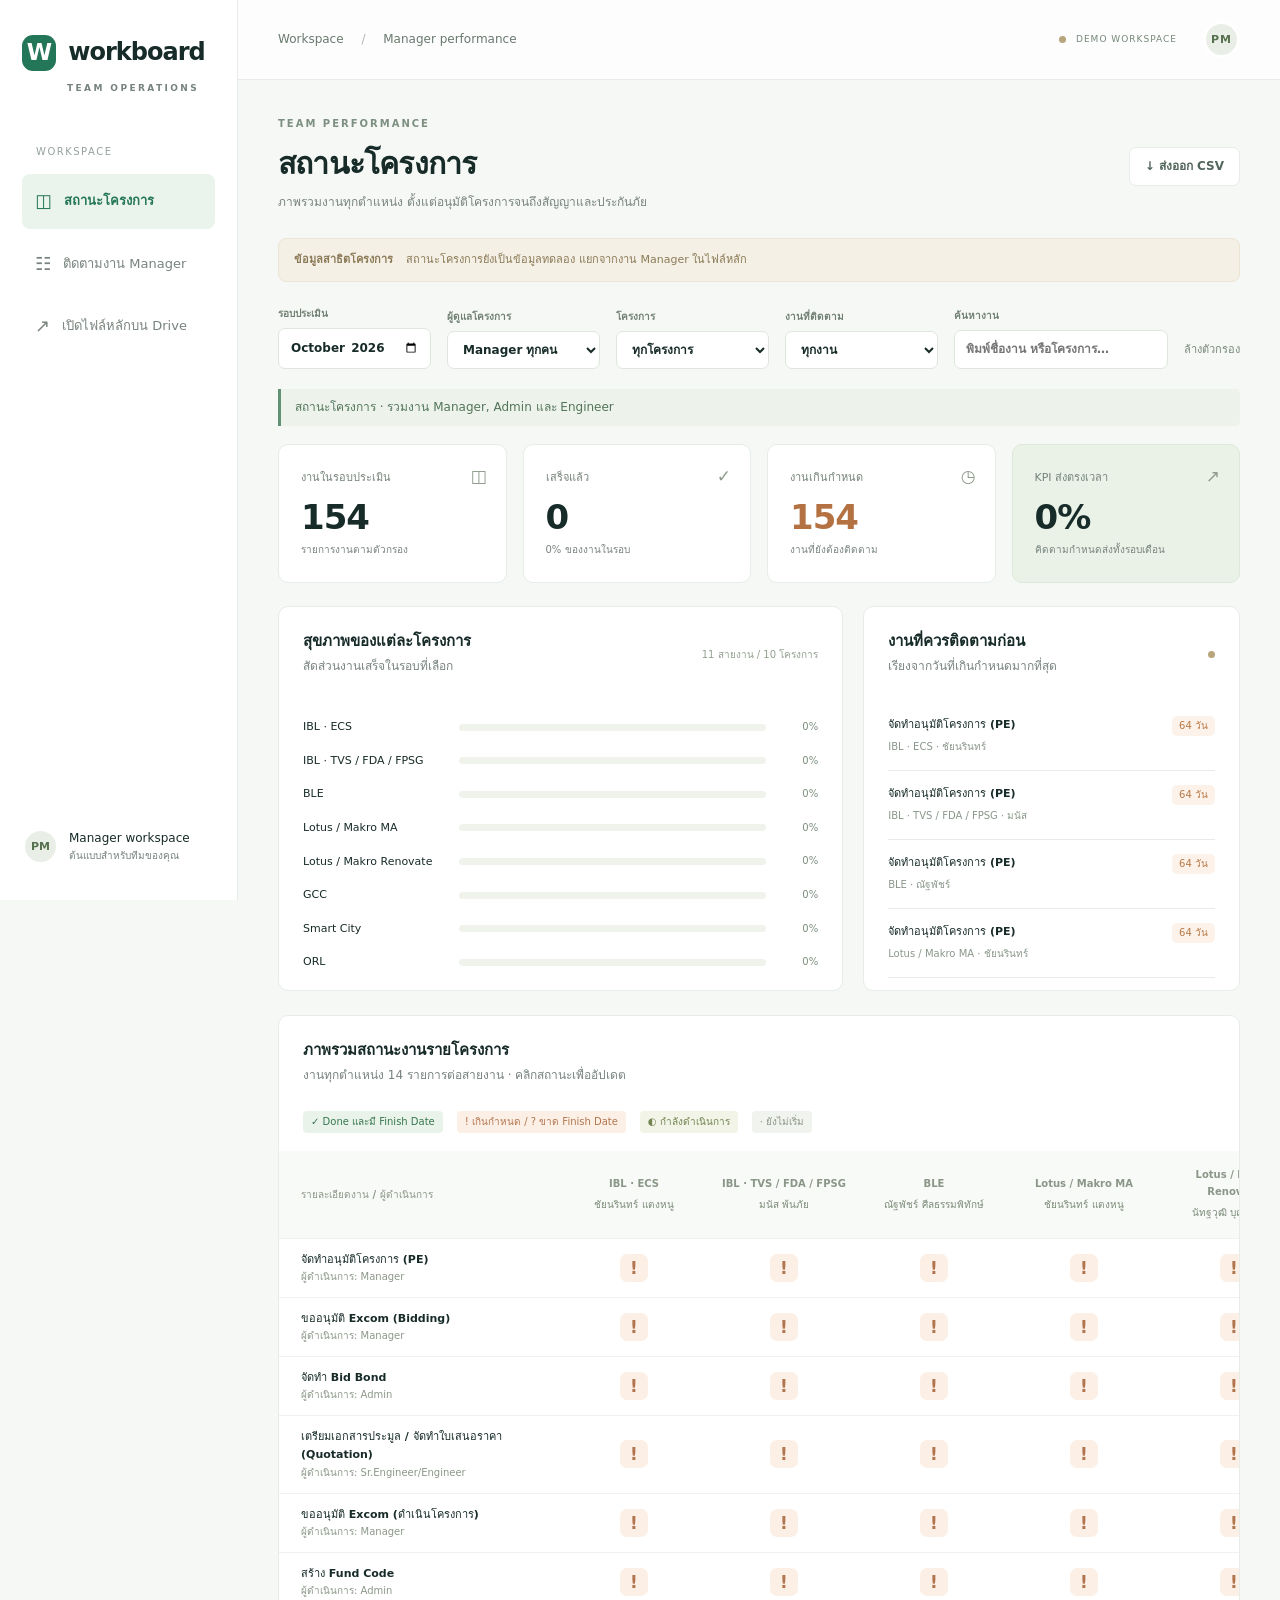
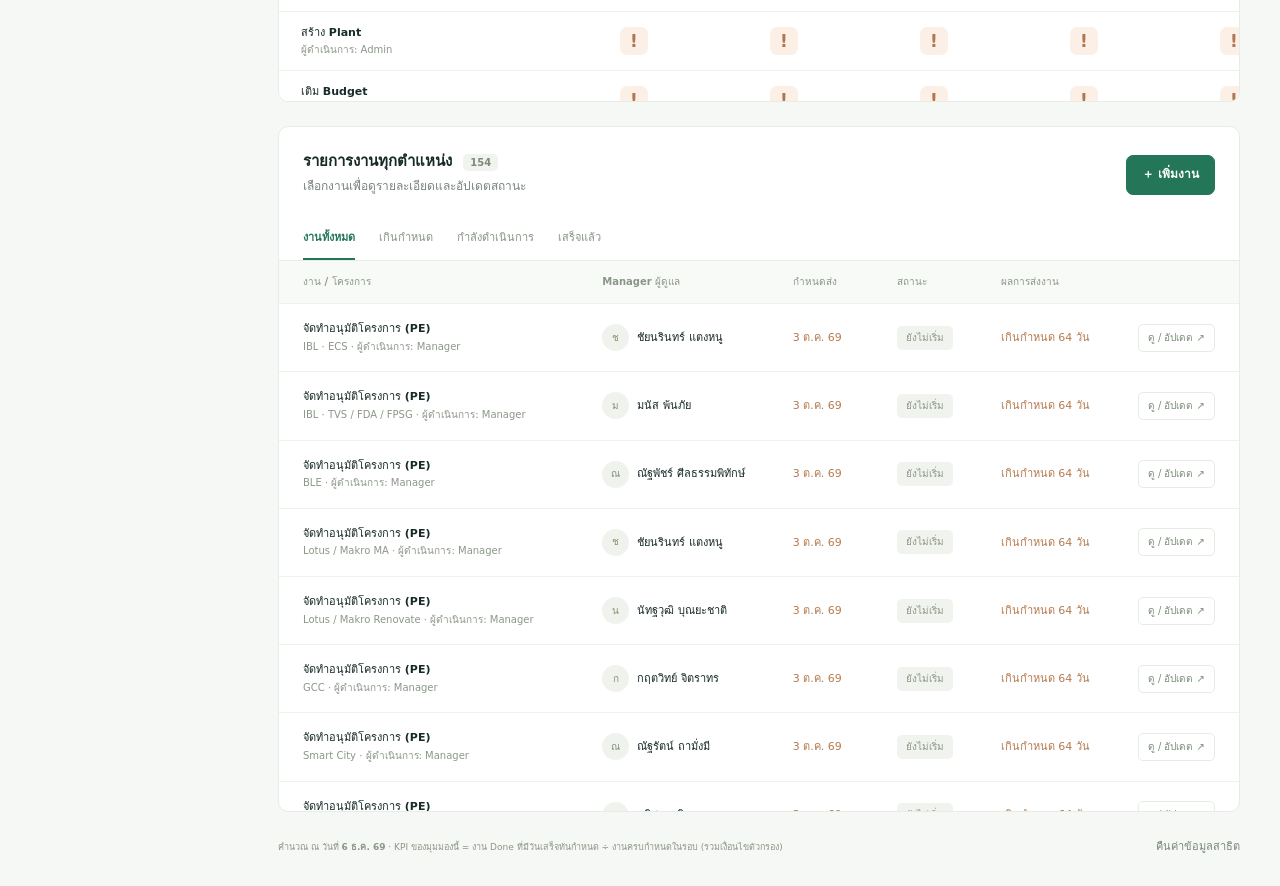
==== commit 9a59503e: "Read Manager tasks and KPI settings live from the source Drive workbook" ====
--- a/index.html
+++ b/index.html
@@ -1,13 +1,17 @@
 <!doctype html>
 <html lang="th"><head><meta charset="utf-8"><meta name="viewport" content="width=device-width,initial-scale=1"><title>Workboard — Manager Dashboard</title><link rel="stylesheet" href="style.css"></head><body>
 <aside class="sidebar"><div class="brand"><b>W</b> workboard<span>TEAM OPERATIONS</span></div><div class="nav-label">WORKSPACE</div><button class="nav active" data-view="projects">◫ <span>สถานะโครงการ</span></button><button class="nav" data-view="manager">☷ <span>ติดตามงาน Manager</span></button><a class="nav" href="https://docs.google.com/spreadsheets/d/1CT_RqXDYAP-rk2wC2FC2j8KHEWW21cTX/edit" target="_blank" rel="noopener">↗ <span>เปิดไฟล์หลักบน Drive</span></a><div class="side-bottom"><span class="avatar">PM</span><div>Manager workspace<small>ต้นแบบสำหรับทีมของคุณ</small></div></div></aside>
-<div class="workspace"><header><div class="breadcrumb">Workspace <span>/</span> Manager performance</div><div class="header-right"><span class="demo-dot"></span> DEMO WORKSPACE <span class="avatar">PM</span></div></header><main>
+<div class="workspace"><header><div class="breadcrumb">Workspace <span>/</span> Manager performance</div><div class="header-right"><span class="demo-dot"></span> <span id="workspaceMode">DEMO WORKSPACE</span> <span class="avatar">PM</span></div></header><main>
 <section class="page-heading"><div><div class="eyebrow">TEAM PERFORMANCE</div><h1 id="pageTitle">สถานะโครงการ</h1><p id="viewDescription">ภาพรวมงานทุกตำแหน่ง ตั้งแต่อนุมัติโครงการจนถึงสัญญาและประกันภัย</p></div><button id="export" class="button secondary">↓ ส่งออก CSV</button></section>
-<div class="notice"><span>ข้อมูลสาธิต</span> ยังไม่มี Finish Date จริง จึงยังไม่นับงานเสร็จ · กำหนดส่งเป็นตัวอย่าง ยังไม่เชื่อม Google Drive <small>การแก้ไขบันทึกเฉพาะเบราว์เซอร์นี้</small></div>
+<div class="notice" id="sourceNotice"><span>ข้อมูลสาธิต</span> ยังไม่มี Finish Date จริง จึงยังไม่นับงานเสร็จ · กำหนดส่งเป็นตัวอย่าง ยังไม่เชื่อม Google Drive <small>การแก้ไขบันทึกเฉพาะเบราว์เซอร์นี้</small></div>
 <section class="filters"><label>รอบประเมิน<input type="month" id="month" value="2026-10"></label><label>ผู้ดูแลโครงการ<select id="manager"><option value="">Manager ทุกคน</option></select></label><label>โครงการ<select id="project"><option value="">ทุกโครงการ</option></select></label><label>งานที่ติดตาม<select id="stepFilter"><option value="">ทุกงาน</option></select></label><label class="search">ค้นหางาน<input id="search" placeholder="พิมพ์ชื่องาน หรือโครงการ…"></label><button id="resetFilters" class="text-button">ล้างตัวกรอง</button></section>
 <div class="view-context" id="viewContext">สถานะโครงการ · รวมงาน Manager, Admin และ Engineer</div><section class="metrics" id="metrics"></section>
 <div id="overview"><section class="insights"><article class="panel performance"><div class="panel-title"><div><h2>สุขภาพของแต่ละโครงการ</h2><p>สัดส่วนงานเสร็จในรอบที่เลือก</p></div><span class="subtle">11 สายงาน / 10 โครงการ</span></div><div id="projectBars"></div></article><article class="panel focus"><div class="panel-title"><div><h2>งานที่ควรติดตามก่อน</h2><p>เรียงจากวันที่เกินกำหนดมากที่สุด</p></div><span class="attention-dot"></span></div><div id="attention"></div></article></section></div>
-<section class="panel matrix-panel"><div class="panel-title"><div><h2 id="matrixTitle">ภาพรวมสถานะงานรายโครงการ</h2><p id="matrixDescription">14 รายการต่อสายงาน รวม 154 รายการ · คลิกสถานะเพื่ออัปเดต</p></div></div><div class="matrix-legend"><span class="done">✓ Done และมี Finish Date</span><span class="blocked">! เกินกำหนด / ? ขาด Finish Date</span><span class="working">◐ กำลังดำเนินการ</span><span class="muted">· ยังไม่เริ่ม</span></div><div class="table-scroll"><table class="matrix-table"><thead id="matrixHead"></thead><tbody id="matrixRows"></tbody></table></div></section><section class="panel task-panel"><div class="panel-title"><div><h2><span id="taskListTitle">รายการงานทุกตำแหน่ง</span> <span id="taskCount" class="count"></span></h2><p>เลือกงานเพื่อดูรายละเอียดและอัปเดตสถานะ</p></div><button class="button primary" id="add">＋ เพิ่มงาน</button></div><div class="status-tabs" id="tabs"><button class="selected" data-status="all">งานทั้งหมด</button><button data-status="late">เกินกำหนด</button><button data-status="working">กำลังดำเนินการ</button><button data-status="done">เสร็จแล้ว</button></div><div class="table-scroll"><table><thead><tr><th>งาน / โครงการ</th><th>Manager ผู้ดูแล</th><th>กำหนดส่ง</th><th>สถานะ</th><th>ผลการส่งงาน</th><th></th></tr></thead><tbody id="rows"></tbody></table></div><div id="empty" hidden>ไม่พบงานที่ตรงกับตัวกรอง</div></section>
-<footer><div>คำนวณ ณ วันที่ <b id="asOf"></b> · KPI ของมุมมองนี้ = งาน Done ที่มีวันเสร็จทันกำหนด ÷ งานครบกำหนดในรอบ (รวมเงื่อนไขตัวกรอง)</div><button id="restore" class="text-button">คืนค่าข้อมูลสาธิต</button></footer>
+<section class="panel matrix-panel" id="projectMatrix"><div class="panel-title"><div><h2 id="matrixTitle">ภาพรวมสถานะงานรายโครงการ</h2><p id="matrixDescription">14 รายการต่อสายงาน รวม 154 รายการ · คลิกสถานะเพื่ออัปเดต</p></div></div><div class="matrix-legend"><span class="done">✓ Done และมี Finish Date</span><span class="blocked">! เกินกำหนด / ? ขาด Finish Date</span><span class="working">◐ กำลังดำเนินการ</span><span class="muted">· ยังไม่เริ่ม</span></div><div class="table-scroll"><table class="matrix-table"><thead id="matrixHead"></thead><tbody id="matrixRows"></tbody></table></div></section><section class="panel task-panel" id="projectTasks"><div class="panel-title"><div><h2><span id="taskListTitle">รายการงานทุกตำแหน่ง</span> <span id="taskCount" class="count"></span></h2><p>เลือกงานเพื่อดูรายละเอียดและอัปเดตสถานะ</p></div><button class="button primary" id="add">＋ เพิ่มงาน</button></div><div class="status-tabs" id="tabs"><button class="selected" data-status="all">งานทั้งหมด</button><button data-status="late">เกินกำหนด</button><button data-status="working">กำลังดำเนินการ</button><button data-status="done">เสร็จแล้ว</button></div><div class="table-scroll"><table><thead><tr><th>งาน / โครงการ</th><th>Manager ผู้ดูแล</th><th>กำหนดส่ง</th><th>สถานะ</th><th>ผลการส่งงาน</th><th></th></tr></thead><tbody id="rows"></tbody></table></div><div id="empty" hidden>ไม่พบงานที่ตรงกับตัวกรอง</div></section>
+<section id="managerLive" hidden>
+<section class="panel manager-source"><div class="panel-title"><div><h2>ข้อมูล Manager จากไฟล์หลัก</h2><p>รายการงาน: ชีต “อัปเดตงาน” · รายชื่อ / เป้าหมาย / น้ำหนักคะแนน: ชีต “สรุป KPI”</p><p id="managerSourceTime"></p></div><div class="source-actions"><a class="button secondary" href="https://docs.google.com/spreadsheets/d/1CT_RqXDYAP-rk2wC2FC2j8KHEWW21cTX/edit" target="_blank" rel="noopener">เปิดไฟล์เพื่ออัปเดต ↗</a><button class="button primary" id="refreshManager" onclick="loadManagerData()">↻ รีเฟรชข้อมูล</button></div></div><p id="managerSourceError" role="status"></p><p id="managerTargets"></p></section>
+<section class="panel"><div class="panel-title"><div><h2>ผลประเมิน KPI ราย Manager</h2><p>คำนวณจากข้อมูลต้นทางตามเกณฑ์ในชีตสรุป KPI · N/A = ไม่มีงานให้ประเมิน ไม่ใช่ 0 คะแนน</p></div></div><div class="table-scroll"><table><thead><tr><th>Manager</th><th>ครบกำหนด</th><th>ปิดตามแผน</th><th>งานค้าง</th><th>ส่งตรงเวลา</th><th>ปิดตามแผน %</th><th>ผ่านครั้งแรก</th><th>ปิดงานค้าง</th><th>คะแนน / 100</th><th>ตรวจข้อมูล</th></tr></thead><tbody id="managerSummaryRows"></tbody></table></div></section>
+<section class="panel"><div class="panel-title"><div><h2>รายการจากชีตอัปเดตงาน</h2><p>แสดงงานครบกำหนดในเดือนที่เลือก รวมรายการที่ยังไม่กำหนดส่ง · งานค้างยกมารวมอยู่ในตัวเลข KPI ด้านบน</p></div></div><div class="table-scroll"><table><thead><tr><th>งาน / ผลส่งมอบ</th><th>Manager</th><th>น้ำหนัก</th><th>กำหนดส่ง</th><th>วันที่ส่งครั้งแรก</th><th>วันที่ตรวจรับ</th><th>สถานะ</th><th>อุปสรรค / ขั้นตอนถัดไป</th></tr></thead><tbody id="managerTaskRows"></tbody></table></div><div id="managerEmpty" class="manager-empty"></div></section>
+</section><footer><div id="metricNote">คำนวณ ณ วันที่ <b id="asOf"></b> · KPI ของมุมมองนี้ = งาน Done ที่มีวันเสร็จทันกำหนด ÷ งานครบกำหนดในรอบ (รวมเงื่อนไขตัวกรอง)</div><button id="restore" class="text-button">คืนค่าข้อมูลสาธิต</button></footer>
 </main></div>
-<dialog id="editor"><form id="editForm"><div class="dialog-heading"><div><div class="eyebrow">TASK DETAILS</div><h2 id="dialogTitle">อัปเดตงาน</h2></div><button type="button" class="close" id="close" aria-label="ปิด">×</button></div><label>รายการงาน<select id="taskStep" required></select></label><label>ชื่องาน<input id="taskTitle" required maxlength="180"></label><label>โครงการ<select id="taskProject" required></select></label><div class="form-grid"><label>กำหนดส่ง<input id="due" type="date" required></label><label>วันที่เสร็จ<input id="finished" type="date"></label></div><label>สถานะ<select id="taskStatus"><option>ยังไม่เริ่ม</option><option>กำลังทำ</option><option>รอตรวจ</option><option>ติดขัด</option><option>Done</option></select></label><label>อุปสรรค / ขั้นตอนถัดไป<textarea id="note" rows="3" maxlength="1000"></textarea></label><p class="form-note">บันทึกนี้เป็นข้อมูลทดลองในเบราว์เซอร์ ไม่ได้เขียนกลับ Google Drive</p><div class="dialog-actions"><button type="button" id="cancel" class="button secondary">ยกเลิก</button><button class="button primary" type="submit">บันทึกการอัปเดต</button></div></form></dialog><div id="toast" role="status"></div><script src="app.js"></script></body></html>
+<dialog id="editor"><form id="editForm"><div class="dialog-heading"><div><div class="eyebrow">TASK DETAILS</div><h2 id="dialogTitle">อัปเดตงาน</h2></div><button type="button" class="close" id="close" aria-label="ปิด">×</button></div><label>รายการงาน<select id="taskStep" required></select></label><label>ชื่องาน<input id="taskTitle" required maxlength="180"></label><label>โครงการ<select id="taskProject" required></select></label><div class="form-grid"><label>กำหนดส่ง<input id="due" type="date" required></label><label>วันที่เสร็จ<input id="finished" type="date"></label></div><label>สถานะ<select id="taskStatus"><option>ยังไม่เริ่ม</option><option>กำลังทำ</option><option>รอตรวจ</option><option>ติดขัด</option><option>Done</option></select></label><label>อุปสรรค / ขั้นตอนถัดไป<textarea id="note" rows="3" maxlength="1000"></textarea></label><p class="form-note">บันทึกนี้เป็นข้อมูลทดลองในเบราว์เซอร์ ไม่ได้เขียนกลับ Google Drive</p><div class="dialog-actions"><button type="button" id="cancel" class="button secondary">ยกเลิก</button><button class="button primary" type="submit">บันทึกการอัปเดต</button></div></form></dialog><div id="toast" role="status"></div><script src="manager.js"></script><script src="app.js"></script></body></html>
--- a/style.css
+++ b/style.css
@@ -5,3 +5,7 @@
 .matrix-table th:not(:first-child):not(:last-child){min-width:150px;max-width:190px;white-space:normal;line-height:1.65;vertical-align:middle;padding:16px 12px}.matrix-table th:last-child{min-width:105px}.matrix-table thead{position:sticky;top:0}.matrix-table th{background:#f8faf7}
 
 .view-context{margin:-4px 0 18px;padding:9px 14px;border-left:3px solid #619174;background:#edf3eb;color:#52745a;font-size:12px;border-radius:0 5px 5px 0}
+
+.matrix-manager{display:block;font-size:10px;font-weight:400;color:#7b8b78;margin-top:5px}.matrix-table td:first-child{min-width:280px;max-width:340px}.matrix-table th:first-child{min-width:280px;max-width:340px;white-space:normal}.matrix-table td:first-child b{line-height:1.65}
+
+[hidden]{display:none!important}.manager-source{margin-bottom:20px}#managerLive>.panel{margin-bottom:20px}.source-actions{display:flex;gap:10px;flex-wrap:wrap}#managerTargets{padding:0 24px 20px;font-size:11px}#managerSourceError{padding:0 24px;color:#ad623a}.manager-empty{text-align:center;padding:42px 24px;color:#7b8878;font-size:13px}#managerTaskRows td:last-child{white-space:normal;min-width:220px;max-width:340px}#managerLive .panel-title{flex-wrap:wrap}
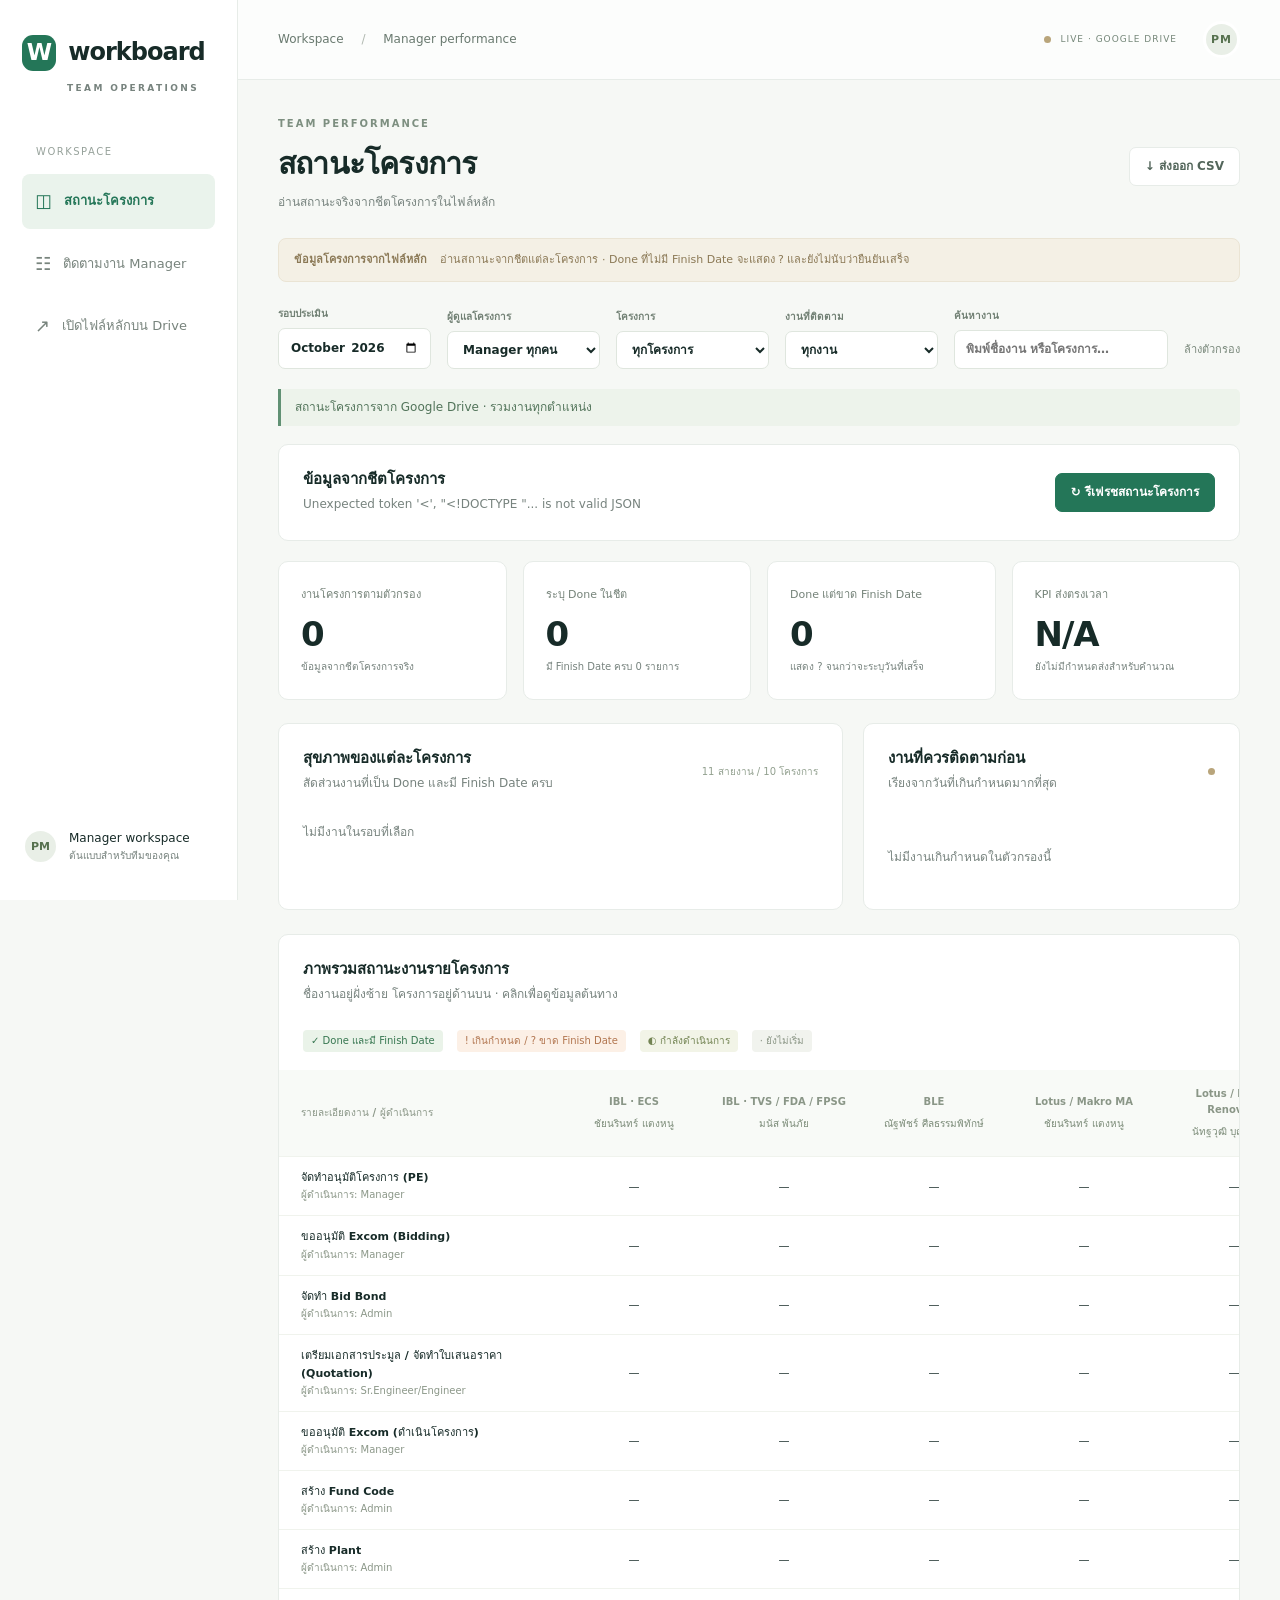
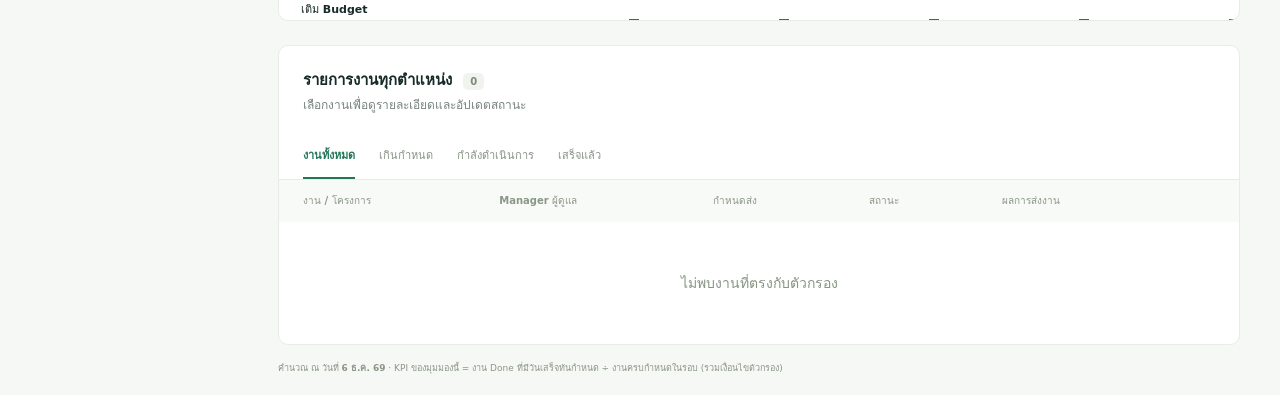
==== commit d416f6fd: "Read real project statuses from Drive and distinguish Done without Finish Date" ====
--- a/index.html
+++ b/index.html
@@ -5,13 +5,13 @@
 <section class="page-heading"><div><div class="eyebrow">TEAM PERFORMANCE</div><h1 id="pageTitle">สถานะโครงการ</h1><p id="viewDescription">ภาพรวมงานทุกตำแหน่ง ตั้งแต่อนุมัติโครงการจนถึงสัญญาและประกันภัย</p></div><button id="export" class="button secondary">↓ ส่งออก CSV</button></section>
 <div class="notice" id="sourceNotice"><span>ข้อมูลสาธิต</span> ยังไม่มี Finish Date จริง จึงยังไม่นับงานเสร็จ · กำหนดส่งเป็นตัวอย่าง ยังไม่เชื่อม Google Drive <small>การแก้ไขบันทึกเฉพาะเบราว์เซอร์นี้</small></div>
 <section class="filters"><label>รอบประเมิน<input type="month" id="month" value="2026-10"></label><label>ผู้ดูแลโครงการ<select id="manager"><option value="">Manager ทุกคน</option></select></label><label>โครงการ<select id="project"><option value="">ทุกโครงการ</option></select></label><label>งานที่ติดตาม<select id="stepFilter"><option value="">ทุกงาน</option></select></label><label class="search">ค้นหางาน<input id="search" placeholder="พิมพ์ชื่องาน หรือโครงการ…"></label><button id="resetFilters" class="text-button">ล้างตัวกรอง</button></section>
-<div class="view-context" id="viewContext">สถานะโครงการ · รวมงาน Manager, Admin และ Engineer</div><section class="metrics" id="metrics"></section>
-<div id="overview"><section class="insights"><article class="panel performance"><div class="panel-title"><div><h2>สุขภาพของแต่ละโครงการ</h2><p>สัดส่วนงานเสร็จในรอบที่เลือก</p></div><span class="subtle">11 สายงาน / 10 โครงการ</span></div><div id="projectBars"></div></article><article class="panel focus"><div class="panel-title"><div><h2>งานที่ควรติดตามก่อน</h2><p>เรียงจากวันที่เกินกำหนดมากที่สุด</p></div><span class="attention-dot"></span></div><div id="attention"></div></article></section></div>
-<section class="panel matrix-panel" id="projectMatrix"><div class="panel-title"><div><h2 id="matrixTitle">ภาพรวมสถานะงานรายโครงการ</h2><p id="matrixDescription">14 รายการต่อสายงาน รวม 154 รายการ · คลิกสถานะเพื่ออัปเดต</p></div></div><div class="matrix-legend"><span class="done">✓ Done และมี Finish Date</span><span class="blocked">! เกินกำหนด / ? ขาด Finish Date</span><span class="working">◐ กำลังดำเนินการ</span><span class="muted">· ยังไม่เริ่ม</span></div><div class="table-scroll"><table class="matrix-table"><thead id="matrixHead"></thead><tbody id="matrixRows"></tbody></table></div></section><section class="panel task-panel" id="projectTasks"><div class="panel-title"><div><h2><span id="taskListTitle">รายการงานทุกตำแหน่ง</span> <span id="taskCount" class="count"></span></h2><p>เลือกงานเพื่อดูรายละเอียดและอัปเดตสถานะ</p></div><button class="button primary" id="add">＋ เพิ่มงาน</button></div><div class="status-tabs" id="tabs"><button class="selected" data-status="all">งานทั้งหมด</button><button data-status="late">เกินกำหนด</button><button data-status="working">กำลังดำเนินการ</button><button data-status="done">เสร็จแล้ว</button></div><div class="table-scroll"><table><thead><tr><th>งาน / โครงการ</th><th>Manager ผู้ดูแล</th><th>กำหนดส่ง</th><th>สถานะ</th><th>ผลการส่งงาน</th><th></th></tr></thead><tbody id="rows"></tbody></table></div><div id="empty" hidden>ไม่พบงานที่ตรงกับตัวกรอง</div></section>
+<div class="view-context" id="viewContext">สถานะโครงการ · รวมงาน Manager, Admin และ Engineer</div><section class="panel" id="projectSourcePanel"><div class="panel-title"><div><h2>ข้อมูลจากชีตโครงการ</h2><p id="projectSourceTime"></p></div><button class="button primary" id="refreshProjects" onclick="loadProjectData()">↻ รีเฟรชสถานะโครงการ</button></div></section><section class="metrics" id="metrics"></section>
+<div id="overview"><section class="insights"><article class="panel performance"><div class="panel-title"><div><h2>สุขภาพของแต่ละโครงการ</h2><p>สัดส่วนงานที่เป็น Done และมี Finish Date ครบ</p></div><span class="subtle">11 สายงาน / 10 โครงการ</span></div><div id="projectBars"></div></article><article class="panel focus"><div class="panel-title"><div><h2>งานที่ควรติดตามก่อน</h2><p>เรียงจากวันที่เกินกำหนดมากที่สุด</p></div><span class="attention-dot"></span></div><div id="attention"></div></article></section></div>
+<section class="panel matrix-panel" id="projectMatrix"><div class="panel-title"><div><h2 id="matrixTitle">ภาพรวมสถานะงานรายโครงการ</h2><p id="matrixDescription">14 รายการต่อสายงาน รวม 154 รายการ · คลิกสถานะเพื่อดูรายละเอียด</p></div></div><div class="matrix-legend"><span class="done">✓ Done และมี Finish Date</span><span class="blocked">! เกินกำหนด / ? ขาด Finish Date</span><span class="working">◐ กำลังดำเนินการ</span><span class="muted">· ยังไม่เริ่ม</span></div><div class="table-scroll"><table class="matrix-table"><thead id="matrixHead"></thead><tbody id="matrixRows"></tbody></table></div></section><section class="panel task-panel" id="projectTasks"><div class="panel-title"><div><h2><span id="taskListTitle">รายการงานทุกตำแหน่ง</span> <span id="taskCount" class="count"></span></h2><p>เลือกงานเพื่อดูรายละเอียดและอัปเดตสถานะ</p></div><button class="button primary" id="add">＋ เพิ่มงาน</button></div><div class="status-tabs" id="tabs"><button class="selected" data-status="all">งานทั้งหมด</button><button data-status="late">เกินกำหนด</button><button data-status="working">กำลังดำเนินการ</button><button data-status="done">เสร็จแล้ว</button></div><div class="table-scroll"><table><thead><tr><th>งาน / โครงการ</th><th>Manager ผู้ดูแล</th><th>กำหนดส่ง</th><th>สถานะ</th><th>ผลการส่งงาน</th><th></th></tr></thead><tbody id="rows"></tbody></table></div><div id="empty" hidden>ไม่พบงานที่ตรงกับตัวกรอง</div></section>
 <section id="managerLive" hidden>
-<section class="panel manager-source"><div class="panel-title"><div><h2>ข้อมูล Manager จากไฟล์หลัก</h2><p>รายการงาน: ชีต “อัปเดตงาน” · รายชื่อ / เป้าหมาย / น้ำหนักคะแนน: ชีต “สรุป KPI”</p><p id="managerSourceTime"></p></div><div class="source-actions"><a class="button secondary" href="https://docs.google.com/spreadsheets/d/1CT_RqXDYAP-rk2wC2FC2j8KHEWW21cTX/edit" target="_blank" rel="noopener">เปิดไฟล์เพื่ออัปเดต ↗</a><button class="button primary" id="refreshManager" onclick="loadManagerData()">↻ รีเฟรชข้อมูล</button></div></div><p id="managerSourceError" role="status"></p><p id="managerTargets"></p></section>
+<section class="panel manager-source"><div class="panel-title"><div><h2>ข้อมูล Manager จากไฟล์หลัก</h2><p>รายการงาน: ชีต “อัปเดตงาน” · รายชื่อ / เป้าหมาย / น้ำหนักคะแนน: ชีต “สรุป KPI”</p><p id="managerSourceTime"></p></div><div class="source-actions"><a class="button secondary" href="https://docs.google.com/spreadsheets/d/1CT_RqXDYAP-rk2wC2FC2j8KHEWW21cTX/edit" target="_blank" rel="noopener">เปิดไฟล์เพื่ออัปเดต ↗</a><button class="button primary" id="refreshManager" onclick="loadManagerData()">↻ รีเฟรชข้อมูล</button></div></div><p id="managerSourceError" role="status"></p><p id="managerTargets"></p><p id="managerDataIssues" role="status"></p></section>
 <section class="panel"><div class="panel-title"><div><h2>ผลประเมิน KPI ราย Manager</h2><p>คำนวณจากข้อมูลต้นทางตามเกณฑ์ในชีตสรุป KPI · N/A = ไม่มีงานให้ประเมิน ไม่ใช่ 0 คะแนน</p></div></div><div class="table-scroll"><table><thead><tr><th>Manager</th><th>ครบกำหนด</th><th>ปิดตามแผน</th><th>งานค้าง</th><th>ส่งตรงเวลา</th><th>ปิดตามแผน %</th><th>ผ่านครั้งแรก</th><th>ปิดงานค้าง</th><th>คะแนน / 100</th><th>ตรวจข้อมูล</th></tr></thead><tbody id="managerSummaryRows"></tbody></table></div></section>
 <section class="panel"><div class="panel-title"><div><h2>รายการจากชีตอัปเดตงาน</h2><p>แสดงงานครบกำหนดในเดือนที่เลือก รวมรายการที่ยังไม่กำหนดส่ง · งานค้างยกมารวมอยู่ในตัวเลข KPI ด้านบน</p></div></div><div class="table-scroll"><table><thead><tr><th>งาน / ผลส่งมอบ</th><th>Manager</th><th>น้ำหนัก</th><th>กำหนดส่ง</th><th>วันที่ส่งครั้งแรก</th><th>วันที่ตรวจรับ</th><th>สถานะ</th><th>อุปสรรค / ขั้นตอนถัดไป</th></tr></thead><tbody id="managerTaskRows"></tbody></table></div><div id="managerEmpty" class="manager-empty"></div></section>
 </section><footer><div id="metricNote">คำนวณ ณ วันที่ <b id="asOf"></b> · KPI ของมุมมองนี้ = งาน Done ที่มีวันเสร็จทันกำหนด ÷ งานครบกำหนดในรอบ (รวมเงื่อนไขตัวกรอง)</div><button id="restore" class="text-button">คืนค่าข้อมูลสาธิต</button></footer>
 </main></div>
-<dialog id="editor"><form id="editForm"><div class="dialog-heading"><div><div class="eyebrow">TASK DETAILS</div><h2 id="dialogTitle">อัปเดตงาน</h2></div><button type="button" class="close" id="close" aria-label="ปิด">×</button></div><label>รายการงาน<select id="taskStep" required></select></label><label>ชื่องาน<input id="taskTitle" required maxlength="180"></label><label>โครงการ<select id="taskProject" required></select></label><div class="form-grid"><label>กำหนดส่ง<input id="due" type="date" required></label><label>วันที่เสร็จ<input id="finished" type="date"></label></div><label>สถานะ<select id="taskStatus"><option>ยังไม่เริ่ม</option><option>กำลังทำ</option><option>รอตรวจ</option><option>ติดขัด</option><option>Done</option></select></label><label>อุปสรรค / ขั้นตอนถัดไป<textarea id="note" rows="3" maxlength="1000"></textarea></label><p class="form-note">บันทึกนี้เป็นข้อมูลทดลองในเบราว์เซอร์ ไม่ได้เขียนกลับ Google Drive</p><div class="dialog-actions"><button type="button" id="cancel" class="button secondary">ยกเลิก</button><button class="button primary" type="submit">บันทึกการอัปเดต</button></div></form></dialog><div id="toast" role="status"></div><script src="manager.js"></script><script src="app.js"></script></body></html>
+<dialog id="editor"><form id="editForm"><div class="dialog-heading"><div><div class="eyebrow">TASK DETAILS</div><h2 id="dialogTitle">อัปเดตงาน</h2></div><button type="button" class="close" id="close" aria-label="ปิด">×</button></div><label>รายการงาน<select id="taskStep" required></select></label><label>ชื่องาน<input id="taskTitle" required maxlength="180"></label><label>โครงการ<select id="taskProject" required></select></label><div class="form-grid"><label>กำหนดส่ง<input id="due" type="date" required></label><label>วันที่เสร็จ<input id="finished" type="date"></label></div><label>สถานะ<select id="taskStatus"><option>ยังไม่เริ่ม</option><option>กำลังทำ</option><option>รอตรวจ</option><option>ติดขัด</option><option>Done</option></select></label><label>อุปสรรค / ขั้นตอนถัดไป<textarea id="note" rows="3" maxlength="1000"></textarea></label><p class="form-note">ข้อมูลจากชีตโครงการแบบอ่านอย่างเดียว กรุณาอัปเดตสถานะและ Finish Date ที่ไฟล์หลักบน Drive</p><div class="dialog-actions"><button type="button" id="cancel" class="button secondary">ยกเลิก</button><button class="button primary" type="submit" id="saveTask">บันทึกการอัปเดต</button></div></form></dialog><div id="toast" role="status"></div><script src="projects.js"></script><script src="manager.js"></script><script src="app.js"></script></body></html>
--- a/style.css
+++ b/style.css
@@ -9,3 +9,7 @@
 .matrix-manager{display:block;font-size:10px;font-weight:400;color:#7b8b78;margin-top:5px}.matrix-table td:first-child{min-width:280px;max-width:340px}.matrix-table th:first-child{min-width:280px;max-width:340px;white-space:normal}.matrix-table td:first-child b{line-height:1.65}
 
 [hidden]{display:none!important}.manager-source{margin-bottom:20px}#managerLive>.panel{margin-bottom:20px}.source-actions{display:flex;gap:10px;flex-wrap:wrap}#managerTargets{padding:0 24px 20px;font-size:11px}#managerSourceError{padding:0 24px;color:#ad623a}.manager-empty{text-align:center;padding:42px 24px;color:#7b8878;font-size:13px}#managerTaskRows td:last-child{white-space:normal;min-width:220px;max-width:340px}#managerLive .panel-title{flex-wrap:wrap}
+
+#managerDataIssues{padding:0 24px 18px;color:#a57243;font-size:12px}
+
+#projectSourcePanel{margin-bottom:20px}.metric strong{overflow-wrap:anywhere}
